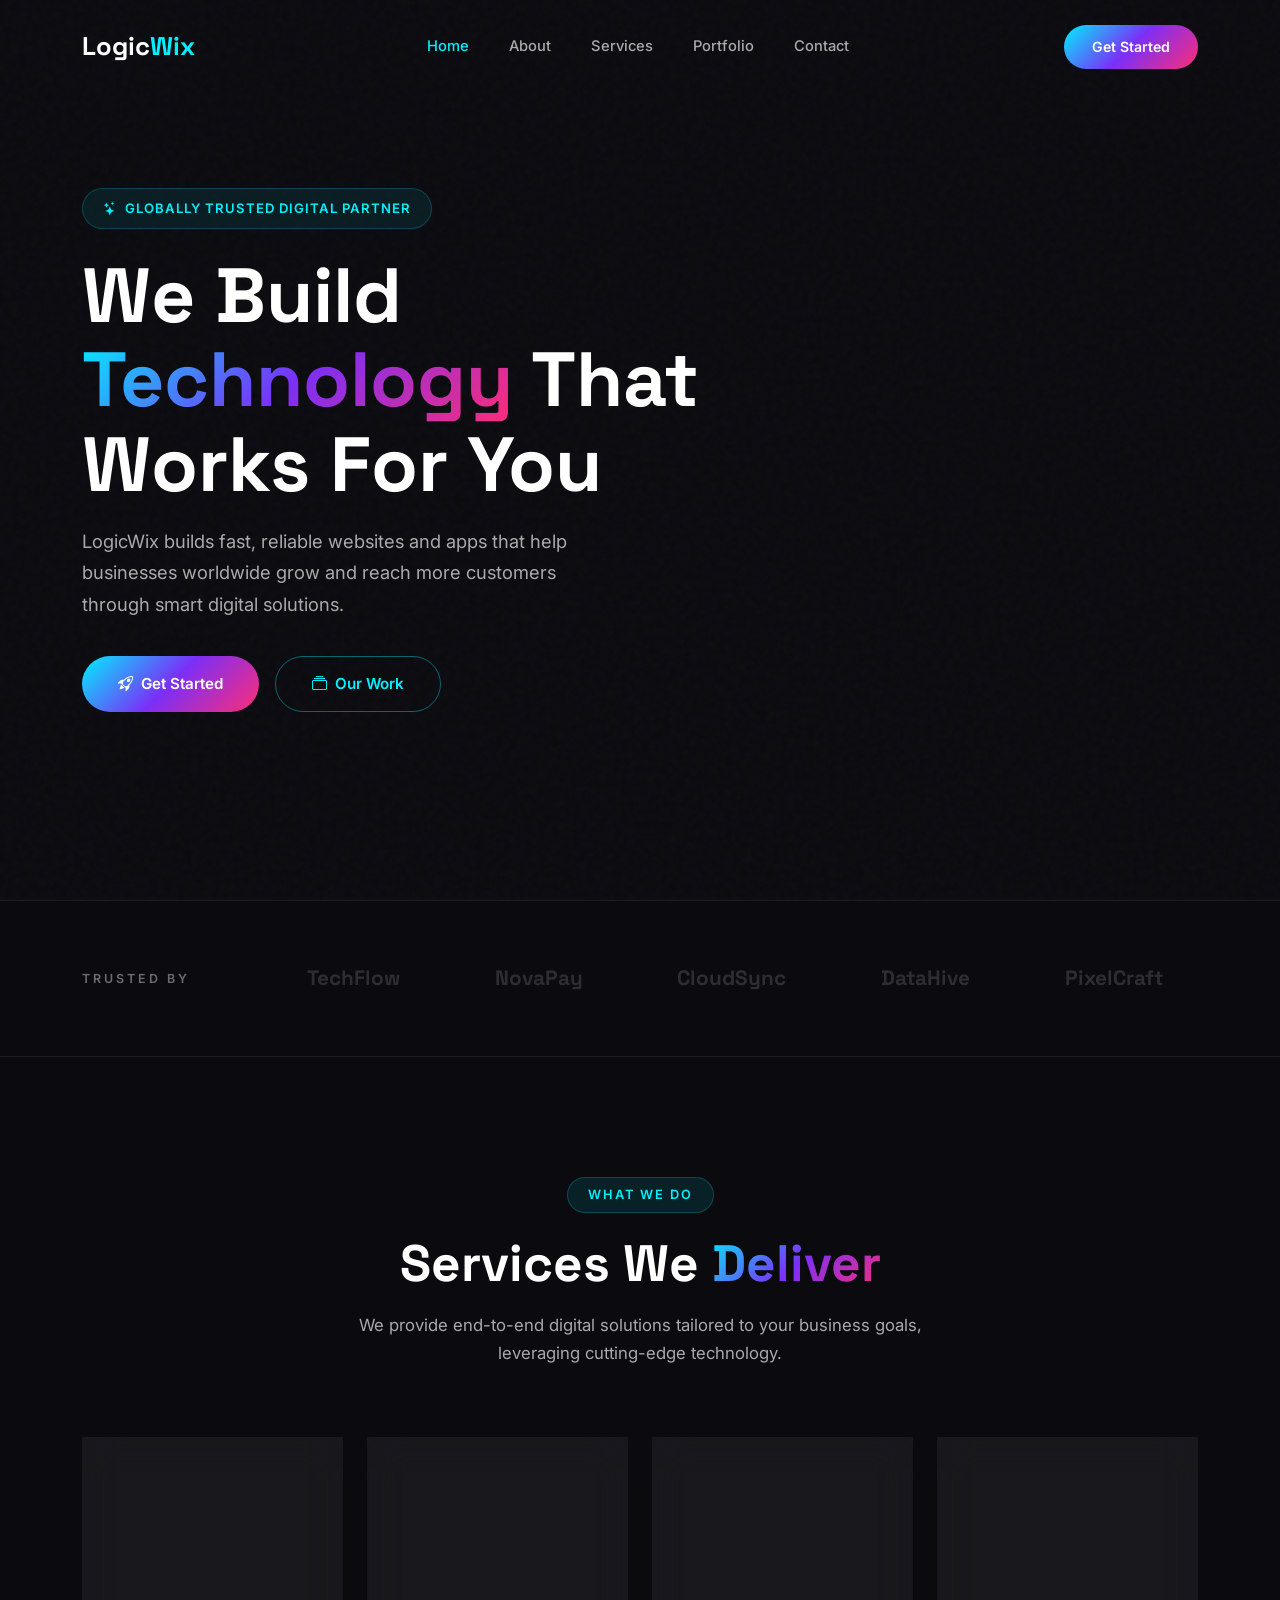
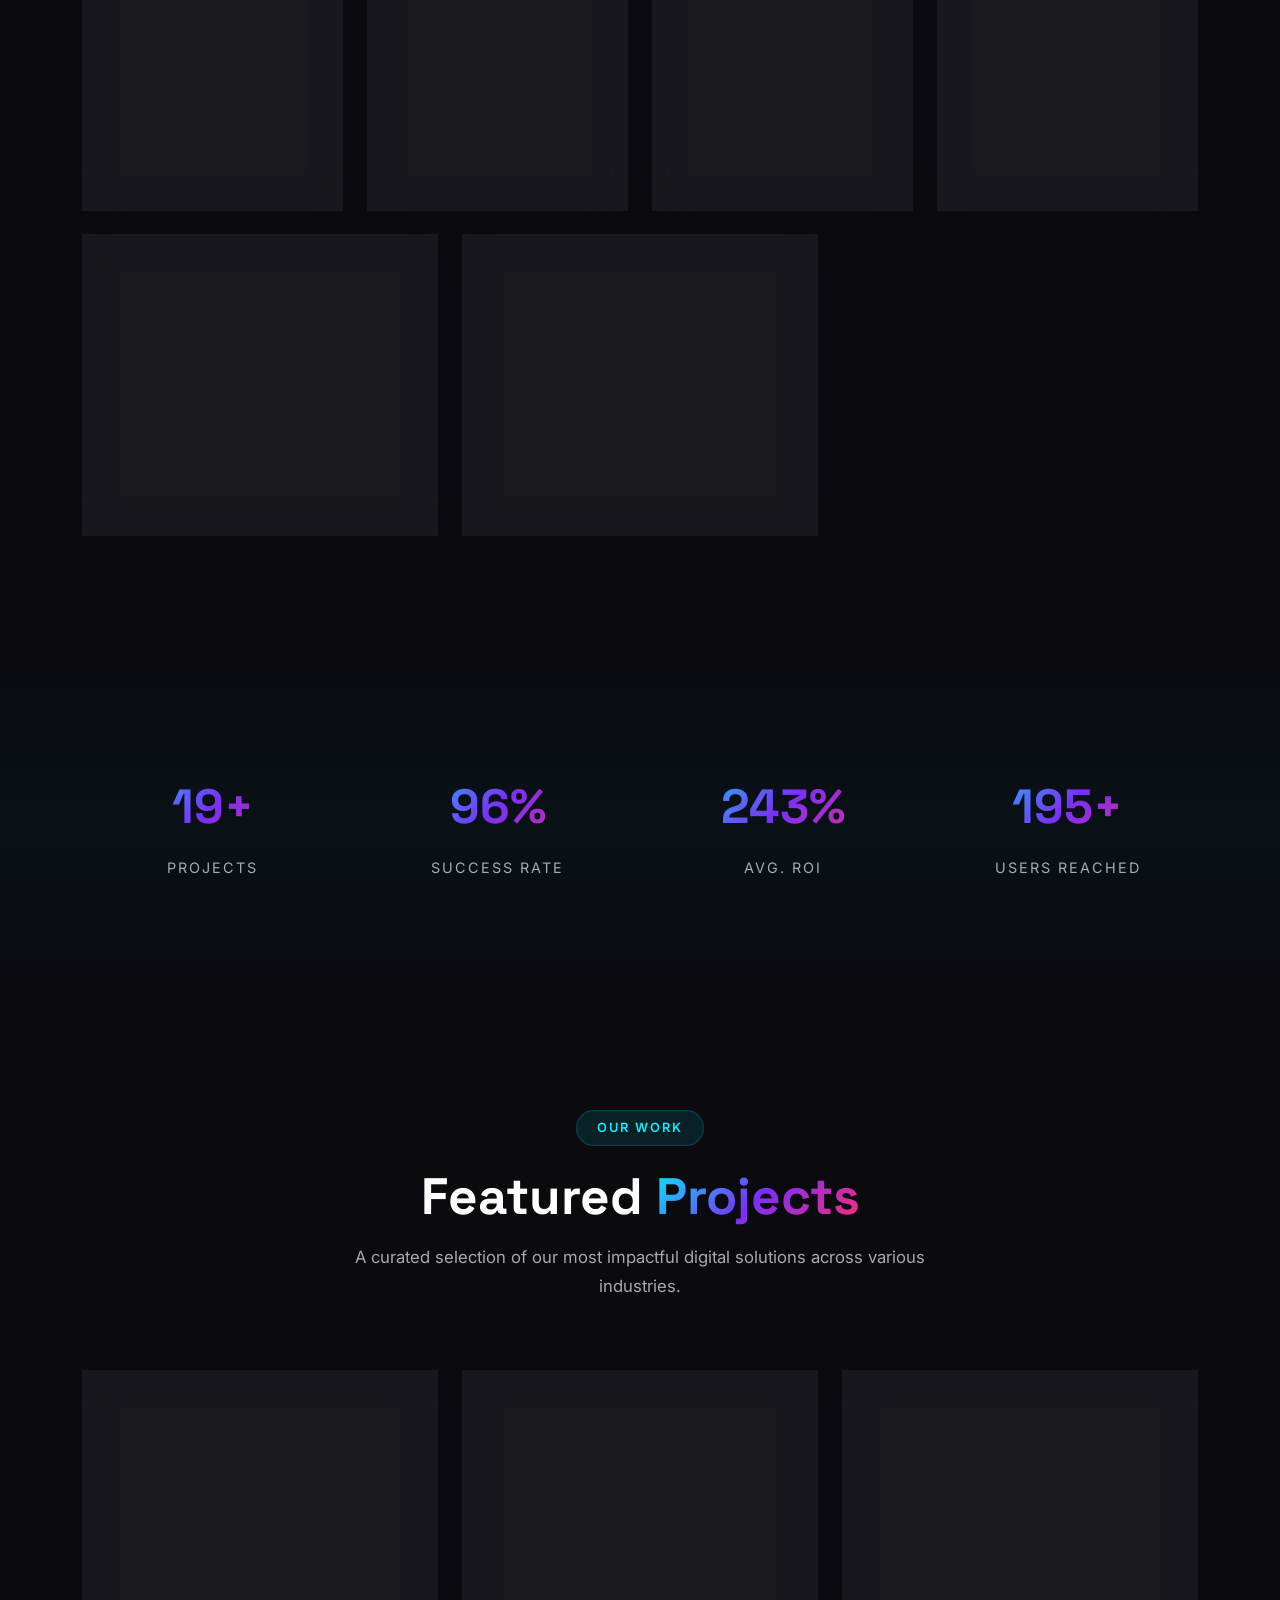
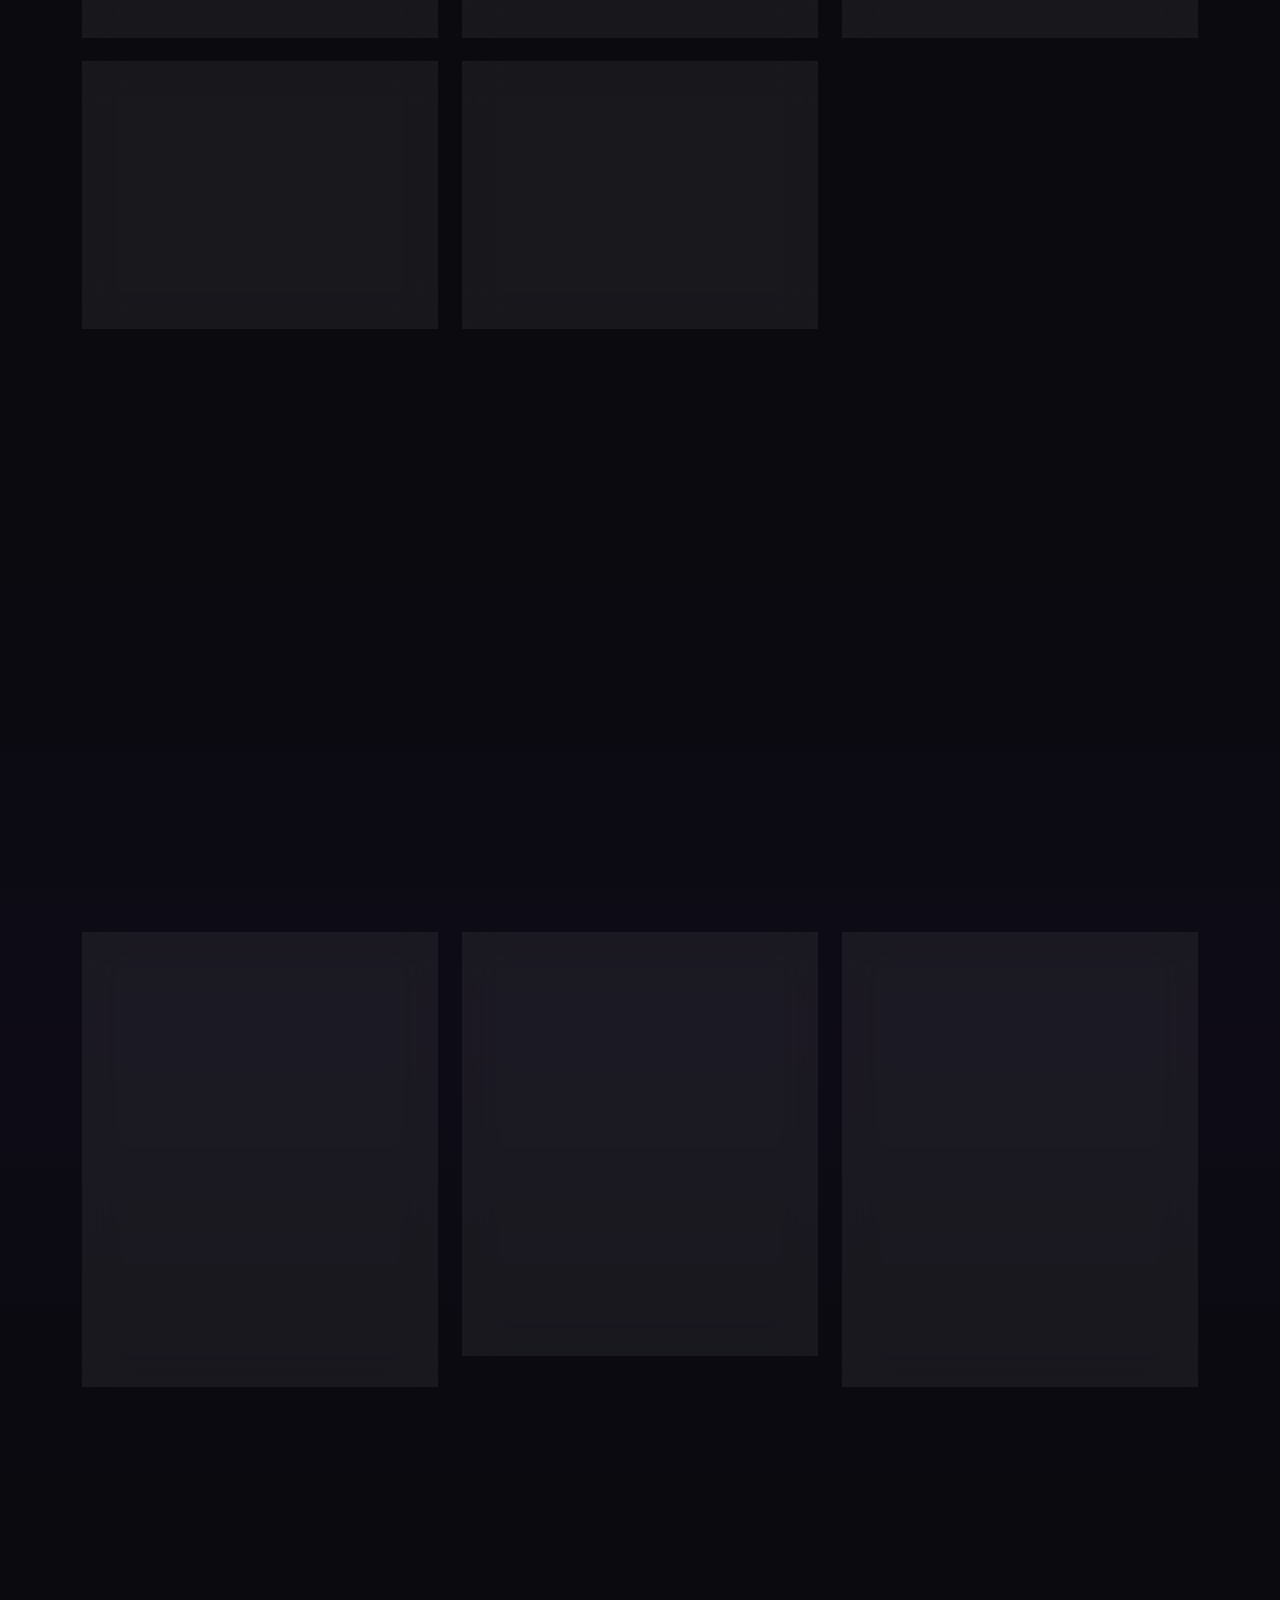
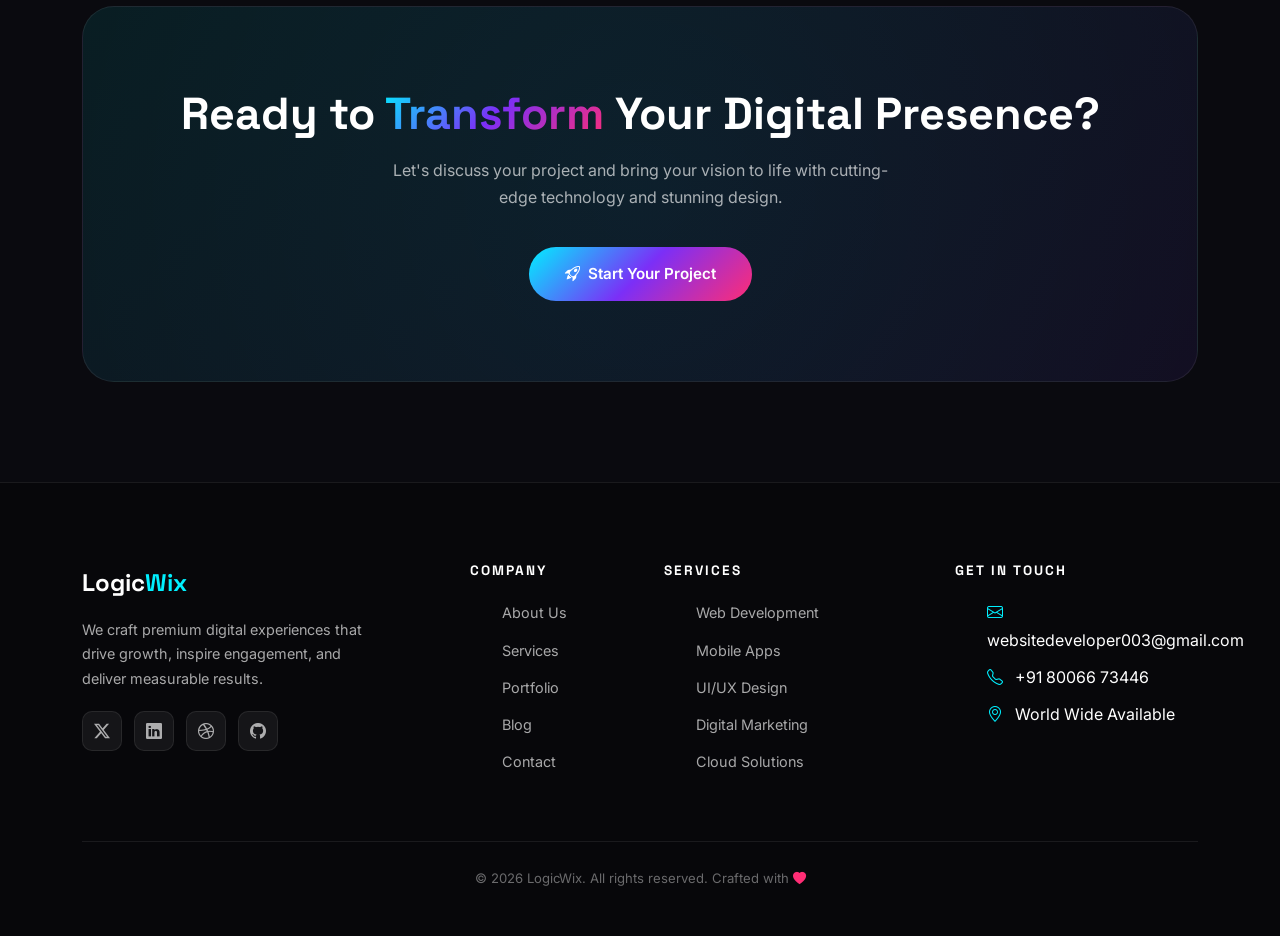
==== index.html @ a59fc3c4 "first commit" ====
<!DOCTYPE html>
<html lang="en">

<head>
  <meta charset="UTF-8">
  <meta name="viewport" content="width=device-width, initial-scale=1.0">
  <title>LogicWix — Premium Digital Agency | Web, App & Design</title>
  <meta name="description"
    content="LogicWix is a premium freelancing agency delivering stunning websites, mobile apps, UI/UX design, and digital marketing solutions that drive results.">
  <link href="https://cdn.jsdelivr.net/npm/bootstrap@5.3.2/dist/css/bootstrap.min.css" rel="stylesheet">
  <link href="https://cdn.jsdelivr.net/npm/bootstrap-icons@1.11.3/font/bootstrap-icons.min.css" rel="stylesheet">
  <link rel="stylesheet" href="css/style.css">
</head>

<body>

  <!-- Preloader -->
  <div id="preloader">
    <div class="loader"></div>
  </div>

  <!-- Navbar -->
  <nav class="navbar navbar-expand-lg navbar-custom" id="main-navbar">
    <div class="container">
      <a class="navbar-brand" href="index.html">Logic<span>Wix</span></a>
      <button class="navbar-toggler" type="button" data-bs-toggle="collapse" data-bs-target="#navbarNav">
        <span class="navbar-toggler-icon"></span>
      </button>
      <div class="collapse navbar-collapse justify-content-center" id="navbarNav">
        <ul class="navbar-nav gap-1">
          <li class="nav-item"><a class="nav-link" href="index.html">Home</a></li>
          <li class="nav-item"><a class="nav-link" href="about.html">About</a></li>
          <li class="nav-item"><a class="nav-link" href="services.html">Services</a></li>
          <li class="nav-item"><a class="nav-link" href="portfolio.html">Portfolio</a></li>
          <!-- <li class="nav-item"><a class="nav-link" href="blog.html">Blog</a></li> -->
          <li class="nav-item"><a class="nav-link" href="contact.html">Contact</a></li>
        </ul>
      </div>
      <div class="nav-cta d-none d-lg-block">
        <a href="contact.html" class="btn-glow">Get Started</a>
      </div>
    </div>
  </nav>

  <!-- Hero Section -->
  <section class="hero-section" id="hero">
    <canvas id="hero-canvas"></canvas>
    <div class="container hero-content">
      <div class="row align-items-center">
        <div class="col-lg-7">
          <div class="hero-badge reveal-fade"><i class="bi bi-stars"></i> Globally Trusted Digital Partner</div>
          <h1 class="hero-title">We Build <span class="gradient-text">Technology</span> That Works For You</h1>
          <p class="hero-subtitle">LogicWix builds fast, reliable websites and apps that help businesses worldwide grow and
            reach more customers through smart digital solutions.</p>
          <div class="hero-buttons">
            <a href="contact.html" class="btn-glow btn-magnetic"><i class="bi bi-rocket-takeoff"></i> Get Started</a>
            <a href="portfolio.html" class="btn-outline-glow btn-magnetic"><i class="bi bi-collection"></i> Our Work</a>
          </div>
        </div>
      </div>
    </div>
  </section>

  <!-- Trusted By -->
  <section class="trusted-section">
    <div class="container">
      <div class="row align-items-center">
        <div class="col-lg-2 col-md-12 text-center text-lg-start mb-3 mb-lg-0">
          <p class="mb-0">Trusted By</p>
        </div>
        <div class="col-lg-10">
          <div class="d-flex justify-content-around align-items-center flex-wrap gap-4">
            <span class="logo-item">TechFlow</span>
            <span class="logo-item">NovaPay</span>
            <span class="logo-item">CloudSync</span>
            <span class="logo-item">DataHive</span>
            <span class="logo-item">PixelCraft</span>
          </div>
        </div>
      </div>
    </div>
  </section>

  <!-- Services Overview -->
  <section class="section-padding" id="services-overview">
    <div class="container">
      <div class="section-header reveal">
        <span class="badge-label">What We Do</span>
        <h2>Services We <span class="gradient-text">Deliver</span></h2>
        <p>We provide end-to-end digital solutions tailored to your business goals, leveraging cutting-edge technology.
        </p>
      </div>
      <div class="row g-4 stagger-container">
        <div class="col-lg-3 col-md-6 stagger-item">
          <div class="service-card glass-card tilt-card">
            <div class="icon-box"><i class="bi bi-laptop" style="color:#00f0ff"></i></div>
            <h4>Software Development</h4>
            <p>Custom-built software solutions designed to streamline your business operations and solve complex
              challenges.</p>
          </div>
        </div>
        <div class="col-lg-3 col-md-6 stagger-item">
          <div class="service-card glass-card tilt-card">
            <div class="icon-box"><i class="bi bi-code-slash" style="color:#7b2ff7"></i></div>
            <h4>Web Development</h4>
            <p>Fast, responsive, and SEO-friendly websites that turn visitors into customers and help you grow online.
            </p>
          </div>
        </div>
        <div class="col-lg-3 col-md-6 stagger-item">
          <div class="service-card glass-card tilt-card">
            <div class="icon-box"><i class="bi bi-phone" style="color:#ff2d75"></i></div>
            <h4>Mobile Apps</h4>
            <p>Engaging Android and iOS applications that put your business directly into the hands of your customers.
            </p>
          </div>
        </div>
        <div class="col-lg-3 col-md-6 stagger-item">
          <div class="service-card glass-card tilt-card">
            <div class="icon-box"><i class="bi bi-megaphone" style="color:#00f0ff"></i></div>
            <h4>Digital Marketing</h4>
            <p>Targeted marketing strategies, social media management, and SEO to boost your local brand visibility.</p>
          </div>
        </div>
        <div class="col-lg-4 col-md-6 stagger-item">
          <div class="service-card glass-card tilt-card">
            <div class="icon-box"><i class="bi bi-brush" style="color:#7b2ff7"></i></div>
            <h4>Brand Identity</h4>
            <p>Comprehensive branding packages including logo design, style guides, and visual identity systems.</p>
          </div>
        </div>
        <div class="col-lg-4 col-md-6 stagger-item">
          <div class="service-card glass-card tilt-card">
            <div class="icon-box"><i class="bi bi-cloud-arrow-up" style="color:#ff2d75"></i></div>
            <h4>Cloud Solutions</h4>
            <p>Scalable cloud infrastructure, DevOps automation, and deployment pipelines for enterprise applications.
            </p>
          </div>
        </div>
      </div>
    </div>
  </section>

  <!-- Stats -->
  <section class="stats-section">
    <div class="container">
      <div class="row g-4">
        <div class="col-6 col-md-3">
          <div class="stat-item reveal">
            <div class="stat-number gradient-text" data-count="20" data-suffix="+">0</div>
            <div class="stat-label">Projects</div>
          </div>
        </div>
        <div class="col-6 col-md-3">
          <div class="stat-item reveal">
            <div class="stat-number gradient-text" data-count="99" data-suffix="%">0</div>
            <div class="stat-label">Success Rate</div>
          </div>
        </div>
        <div class="col-6 col-md-3">
          <div class="stat-item reveal">
            <div class="stat-number gradient-text" data-count="250" data-suffix="%">0</div>
            <div class="stat-label">Avg. ROI</div>
          </div>
        </div>
        <div class="col-6 col-md-3">
          <div class="stat-item reveal">
            <div class="stat-number gradient-text" data-count="200" data-suffix="+">0</div>
            <div class="stat-label">Users Reached</div>
          </div>
        </div>
      </div>
    </div>
  </section>

  <!-- Featured Portfolio -->
  <section class="section-padding" id="featured-work">
    <div class="container">
      <div class="section-header reveal">
        <span class="badge-label">Our Work</span>
        <h2>Featured <span class="gradient-text">Projects</span></h2>
        <p>A curated selection of our most impactful digital solutions across various industries.</p>
      </div>
      <div class="row g-4 stagger-container">
        <div class="col-lg-4 col-md-6 stagger-item">
          <div class="portfolio-item glass-card">
            <img src="https://shersinghdeveloper.netlify.app/assets/images/portfolio/1.png" alt="Skill Swap">
            <div class="portfolio-overlay">
              <h4>Skill Swap App</h4>
              <span>Mobile App • React Native</span>
            </div>
          </div>
        </div>
        <div class="col-lg-4 col-md-6 stagger-item">
          <div class="portfolio-item glass-card">
            <img src="https://shersinghwebportfolio.netlify.app/assets/images/portfolio/used.png" alt="Used Gizmo">
            <div class="portfolio-overlay">
              <h4>Used Gizmo App</h4>
              <span>Mobile App • Node.js</span>
            </div>
          </div>
        </div>
        <div class="col-lg-4 col-md-6 stagger-item">
          <div class="portfolio-item glass-card">
            <img src="assets/images/project/yuvaan.png" alt="Yuvaan">
            <div class="portfolio-overlay">
              <h4>Yuvaan Waterproofing</h4>
              <span><a href="https://yuvaanwaterproofingsolutions.com/" target="_blank"
                  style="color:white; text-decoration:none;">Visit Website</a></span>
            </div>
          </div>
        </div>
        <div class="col-lg-4 col-md-6 stagger-item">
          <div class="portfolio-item glass-card">
            <img src="assets/images/project/bsrf.png" alt="BSRF Solar">
            <div class="portfolio-overlay">
              <h4>BSRF Solar Service</h4>
              <span><a href="https://www.bsrfsolar.com/" target="_blank"
                  style="color:white; text-decoration:none;">Visit Website</a></span>
            </div>
          </div>
        </div>
        <div class="col-lg-4 col-md-6 stagger-item">
          <div class="portfolio-item glass-card">
            <img src="assets/images/project/logicalpha.png" alt="LogicAlpha">
            <div class="portfolio-overlay">
              <h4>LogicAlpha IT Solutions</h4>
              <span><a href="https://logicalpha.netlify.app/" target="_blank"
                  style="color:white; text-decoration:none;">Visit Website</a></span>
            </div>
          </div>
        </div>
      </div>
      <div class="text-center mt-5 reveal">
        <a href="portfolio.html" class="btn-outline-glow"><i class="bi bi-grid"></i> View All Projects</a>
      </div>
    </div>
  </section>

  <!-- Testimonials -->
  <section class="section-padding" id="testimonials"
    style="background: linear-gradient(180deg, transparent, rgba(123,47,247,0.03), transparent);">
    <div class="container">
      <div class="section-header reveal">
        <span class="badge-label">Testimonials</span>
        <h2>What Our <span class="gradient-text">Clients Say</span></h2>
        <p>Don't just take our word for it — hear from the businesses we've helped transform.</p>
      </div>
      <div class="row g-4 stagger-container">
        <div class="col-lg-4 stagger-item">
          <div class="testimonial-card glass-card tilt-card">
            <div class="quote-icon"><i class="bi bi-quote"></i></div>
            <p>"Logicwix built a fresh, modern website for us. Since we launched, we've had more inquiries and better
              online visibility. I highly recommend their team to any business looking for world-class solutions."</p>
            <div class="testimonial-author">
              <img src="https://yuvaanwaterproofingsolutions.com/images/team/1.png" alt="Vikas Gautam">
              <div>
                <h6>Vikas Gautam</h6>
                <small>Yuvaan Waterproofing</small>
              </div>
            </div>
          </div>
        </div>
        <div class="col-lg-4 stagger-item">
          <div class="testimonial-card glass-card tilt-card">
            <div class="quote-icon"><i class="bi bi-quote"></i></div>
            <p>"Working with Logicwix has been great. They delivered a website that looks amazing and works perfectly on
              phones and desktops. They really went above and beyond for us."</p>
            <div class="testimonial-author">
              <img src="https://www.bsrfsolar.com/assets/img/team/home-3/team1.jpeg" alt="Ravikant Kaushal">
              <div>
                <h6>Ravikant Kaushal</h6>
                <small>BSRF Solar Member</small>
              </div>
            </div>
          </div>
        </div>
        <div class="col-lg-4 stagger-item">
          <div class="testimonial-card glass-card tilt-card">
            <div class="quote-icon"><i class="bi bi-quote"></i></div>
            <p>"The Logicwix team is professional and easy to work with. They built a website tailored precisely to our
              business needs. Everything was on time, and they kept us in the loop the whole way."</p>
            <div class="testimonial-author">
              <img src="https://i.pravatar.cc/100?img=13" alt="Harsh">
              <div>
                <h6>Harsh</h6>
                <small>Business Owner</small>
              </div>
            </div>
          </div>
        </div>
      </div>
    </div>
  </section>

  <!-- CTA Section -->
  <section class="cta-section">
    <div class="container">
      <div class="cta-box reveal-scale">
        <h2>Ready to <span class="gradient-text">Transform</span> Your Digital Presence?</h2>
        <p>Let's discuss your project and bring your vision to life with cutting-edge technology and stunning design.
        </p>
        <a href="contact.html" class="btn-glow btn-magnetic"><i class="bi bi-rocket-takeoff"></i> Start Your Project</a>
      </div>
    </div>
  </section>

  <!-- Footer -->
  <footer class="footer">
    <div class="container">
      <div class="row g-5">
        <div class="col-lg-4 col-md-6">
          <div class="footer-brand">Logic<span>Wix</span></div>
          <p class="footer-desc">We craft premium digital experiences that drive growth, inspire engagement, and deliver
            measurable results.</p>
          <div class="social-links">
            <a href="#"><i class="bi bi-twitter-x"></i></a>
            <a href="https://www.linkedin.com/in/sher-singh-445493386/" target="_blank"><i class="bi bi-linkedin"></i></a>
            <a href="#"><i class="bi bi-dribbble"></i></a>
            <a href="https://github.com/SherSinghDev" target="_blank"><i class="bi bi-github"></i></a>
          </div>
        </div>
        <div class="col-lg-2 col-md-6">
          <h6>Company</h6>
          <ul class="footer-links">
            <li><a href="about.html">About Us</a></li>
            <li><a href="services.html">Services</a></li>
            <li><a href="portfolio.html">Portfolio</a></li>
            <li><a href="blog.html">Blog</a></li>
            <li><a href="contact.html">Contact</a></li>
          </ul>
        </div>
        <div class="col-lg-3 col-md-6">
          <h6>Services</h6>
          <ul class="footer-links">
            <li><a href="services.html">Web Development</a></li>
            <li><a href="services.html">Mobile Apps</a></li>
            <li><a href="services.html">UI/UX Design</a></li>
            <li><a href="services.html">Digital Marketing</a></li>
            <li><a href="services.html">Cloud Solutions</a></li>
          </ul>
        </div>
        <div class="col-lg-3 col-md-6">
          <h6>Get In Touch</h6>
          <ul class="footer-links">
            <li><i class="bi bi-envelope me-2" style="color:var(--primary)"></i> websitedeveloper003@gmail.com</li>
            <li><i class="bi bi-telephone me-2" style="color:var(--primary)"></i> +91 80066 73446</li>
            <li><i class="bi bi-geo-alt me-2" style="color:var(--primary)"></i> World Wide Available</li>
          </ul>
        </div>
      </div>
      <div class="footer-bottom">
        <p>&copy; 2026 LogicWix. All rights reserved. Crafted with <i class="bi bi-heart-fill"
            style="color:var(--accent)"></i></p>
      </div>
    </div>
  </footer>

  <!-- Scripts -->
  <script src="https://cdn.jsdelivr.net/npm/bootstrap@5.3.2/dist/js/bootstrap.bundle.min.js"></script>
  <script src="https://cdnjs.cloudflare.com/ajax/libs/three.js/r128/three.min.js"></script>
  <script src="https://cdnjs.cloudflare.com/ajax/libs/gsap/3.12.2/gsap.min.js"></script>
  <script src="https://cdnjs.cloudflare.com/ajax/libs/gsap/3.12.2/ScrollTrigger.min.js"></script>
  <script src="js/main.js"></script>
</body>

</html>
---- css/style.css ----
/* ===== LogicWix Design System ===== */
@import url('https://fonts.googleapis.com/css2?family=Space+Grotesk:wght@300;400;500;600;700&family=Inter:wght@300;400;500;600;700&display=swap');

:root {
  --primary: #00f0ff;
  --secondary: #7b2ff7;
  --accent: #ff2d75;
  --bg-dark: #0a0a0f;
  --bg-card: rgba(255,255,255,0.04);
  --bg-glass: rgba(255,255,255,0.06);
  --border-glass: rgba(255,255,255,0.08);
  --text-primary: #ffffff;
  --text-secondary: rgba(255,255,255,0.65);
  --text-muted: rgba(255,255,255,0.4);
  --gradient-main: linear-gradient(135deg, #00f0ff, #7b2ff7, #ff2d75);
  --gradient-card: linear-gradient(135deg, rgba(0,240,255,0.08), rgba(123,47,247,0.08));
  --shadow-glow: 0 0 30px rgba(0,240,255,0.15);
  --radius-sm: 8px;
  --radius-md: 16px;
  --radius-lg: 24px;
  --radius-xl: 32px;
  --font-heading: 'Space Grotesk', sans-serif;
  --font-body: 'Inter', sans-serif;
  --transition: all 0.4s cubic-bezier(0.25, 0.46, 0.45, 0.94);
}

*, *::before, *::after { margin:0; padding:0; box-sizing:border-box; }

html { scroll-behavior: smooth; scroll-padding-top: 80px; }

body {
  font-family: var(--font-body);
  background: var(--bg-dark);
  color: var(--text-primary);
  overflow-x: hidden;
  line-height: 1.7;
}

h1,h2,h3,h4,h5,h6 { font-family: var(--font-heading); font-weight: 700; line-height: 1.2; }

a { text-decoration: none; color: inherit; transition: var(--transition); }
img { max-width: 100%; height: auto; }
ul { list-style: none; }

/* ===== Utility Classes ===== */
.gradient-text {
  background: var(--gradient-main);
  -webkit-background-clip: text;
  -webkit-text-fill-color: transparent;
  background-clip: text;
}

.section-padding { padding: 120px 0; }

.section-header { text-align: center; margin-bottom: 70px; }
.section-header .badge-label {
  display: inline-block;
  padding: 6px 20px;
  border-radius: 50px;
  background: rgba(0,240,255,0.1);
  border: 1px solid rgba(0,240,255,0.2);
  color: var(--primary);
  font-size: 0.8rem;
  font-weight: 600;
  letter-spacing: 2px;
  text-transform: uppercase;
  margin-bottom: 20px;
}
.section-header h2 { font-size: clamp(2rem, 4vw, 3.2rem); margin-bottom: 16px; }
.section-header p { color: var(--text-secondary); max-width: 600px; margin: 0 auto; font-size: 1.05rem; }

.glass-card {
  background: var(--bg-glass);
  backdrop-filter: blur(20px);
  -webkit-backdrop-filter: blur(20px);
  border: 1px solid var(--border-glass);
  border-radius: var(--radius-md);
  transition: var(--transition);
}
.glass-card:hover {
  border-color: rgba(0,240,255,0.25);
  box-shadow: var(--shadow-glow);
  transform: translateY(-5px);
}

/* ===== Buttons ===== */
.btn-glow {
  display: inline-flex; align-items: center; gap: 8px;
  padding: 14px 36px;
  background: var(--gradient-main);
  color: #fff; font-weight: 600; font-size: 0.95rem;
  border: none; border-radius: 50px; cursor: pointer;
  position: relative; overflow: hidden;
  transition: var(--transition);
}
.btn-glow::before {
  content: ''; position: absolute; inset: 0;
  background: linear-gradient(135deg, transparent, rgba(255,255,255,0.2), transparent);
  transform: translateX(-100%);
  transition: transform 0.6s;
}
.btn-glow:hover::before { transform: translateX(100%); }
.btn-glow:hover { transform: translateY(-2px); box-shadow: 0 10px 40px rgba(0,240,255,0.3); color:#fff; }

.btn-outline-glow {
  display: inline-flex; align-items: center; gap: 8px;
  padding: 14px 36px;
  background: transparent;
  border: 1px solid rgba(0,240,255,0.4);
  color: var(--primary); font-weight: 600; font-size: 0.95rem;
  border-radius: 50px; cursor: pointer;
  transition: var(--transition);
}
.btn-outline-glow:hover {
  background: rgba(0,240,255,0.1);
  border-color: var(--primary);
  color: var(--primary);
  box-shadow: 0 0 25px rgba(0,240,255,0.15);
}

/* ===== Preloader ===== */
#preloader {
  position: fixed; inset: 0; z-index: 99999;
  background: var(--bg-dark);
  display: flex; align-items: center; justify-content: center;
  transition: opacity 0.5s, visibility 0.5s;
}
#preloader.hidden { opacity: 0; visibility: hidden; }
.loader {
  width: 50px; height: 50px;
  border: 3px solid rgba(0,240,255,0.15);
  border-top-color: var(--primary);
  border-radius: 50%;
  animation: spin 0.8s linear infinite;
}
@keyframes spin { to { transform: rotate(360deg); } }

/* ===== Navbar ===== */
.navbar-custom {
  position: fixed; top: 0; left: 0; right: 0; z-index: 1000;
  padding: 20px 0;
  transition: var(--transition);
  background: transparent;
}
.navbar-custom.scrolled {
  background: rgba(10,10,15,0.85);
  backdrop-filter: blur(20px);
  -webkit-backdrop-filter: blur(20px);
  padding: 12px 0;
  border-bottom: 1px solid var(--border-glass);
}
.navbar-custom .navbar-brand {
  font-family: var(--font-heading);
  font-size: 1.6rem; font-weight: 700;
  color: var(--text-primary) !important;
}
.navbar-custom .navbar-brand span { color: var(--primary); }
.navbar-custom .nav-link {
  color: var(--text-secondary) !important;
  font-weight: 500; font-size: 0.92rem;
  padding: 8px 18px !important;
  border-radius: 8px;
  transition: var(--transition);
}
.navbar-custom .nav-link:hover,
.navbar-custom .nav-link.active { color: var(--primary) !important; }
.navbar-custom .navbar-toggler {
  border: 1px solid rgba(0,240,255,0.3);
  padding: 6px 10px;
}
.navbar-custom .navbar-toggler-icon {
  background-image: url("data:image/svg+xml,%3csvg xmlns='http://www.w3.org/2000/svg' viewBox='0 0 30 30'%3e%3cpath stroke='rgba(0,240,255,0.8)' stroke-linecap='round' stroke-width='2' d='M4 7h22M4 15h22M4 23h22'/%3e%3c/svg%3e");
}
.nav-cta .btn-glow { padding: 10px 28px; font-size: 0.88rem; }

/* ===== Hero Section ===== */
.hero-section {
  position: relative;
  height: 100vh;
  width: 100%;
  display: flex; align-items: center;
  overflow: hidden;
  background: var(--bg-dark);
}
.hero-section::after {
  content: '';
  position: absolute;
  inset: 0;
  background-image: url("data:image/svg+xml,%3Csvg viewBox='0 0 200 200' xmlns='http://www.w3.org/2000/svg'%3E%3Cfilter id='noiseFilter'%3E%3CfeTurbulence type='fractalNoise' baseFrequency='0.65' numOctaves='3' stitchTiles='stitch'/%3E%3C/filter%3E%3Crect width='100%25' height='100%25' filter='url(%23noiseFilter)'/%3E%3C/svg%3E");
  opacity: 0.03;
  pointer-events: none;
  z-index: 1;
}
#hero-canvas {
  position: absolute;
  top: 0;
  left: 0;
  width: 100% !important;
  height: 100% !important;
  z-index: 0;
  display: block;
}
.hero-content { position: relative; z-index: 2; }
.hero-badge {
  display: inline-flex; align-items: center; gap: 8px;
  padding: 8px 20px; border-radius: 50px;
  background: rgba(0,240,255,0.08);
  border: 1px solid rgba(0,240,255,0.2);
  color: var(--primary); font-size: 0.82rem; font-weight: 600;
  letter-spacing: 1px; text-transform: uppercase;
  margin-bottom: 24px;
  animation: float 3s ease-in-out infinite;
}
.hero-title {
  font-size: clamp(2.5rem, 6vw, 5rem);
  font-weight: 700; margin-bottom: 20px;
  line-height: 1.1;
}
.hero-subtitle {
  font-size: 1.15rem;
  color: var(--text-secondary);
  max-width: 540px; margin-bottom: 36px;
}
.hero-buttons { display: flex; gap: 16px; flex-wrap: wrap; }

@keyframes float {
  0%, 100% { transform: translateY(0); }
  50% { transform: translateY(-8px); }
}

/* ===== Trusted / Logos ===== */
.trusted-section { padding: 60px 0; border-top: 1px solid var(--border-glass); border-bottom: 1px solid var(--border-glass); }
.trusted-section p { color: var(--text-muted); text-transform: uppercase; letter-spacing: 3px; font-size: 0.78rem; font-weight: 600; }
.logo-item {
  font-family: var(--font-heading);
  font-size: 1.3rem; font-weight: 700;
  color: rgba(255,255,255,0.15);
  transition: var(--transition);
}
.logo-item:hover { color: rgba(255,255,255,0.5); }

/* ===== Service Cards ===== */
.service-card {
  padding: 40px 30px;
  text-align: center;
  height: 100%;
}
.service-card .icon-box {
  width: 70px; height: 70px;
  border-radius: var(--radius-md);
  display: flex; align-items: center; justify-content: center;
  margin: 0 auto 24px;
  font-size: 1.6rem;
  background: var(--gradient-card);
  border: 1px solid var(--border-glass);
  transition: var(--transition);
}
.service-card:hover .icon-box {
  box-shadow: 0 0 25px rgba(0,240,255,0.2);
  border-color: rgba(0,240,255,0.3);
}
.service-card h4 { font-size: 1.15rem; margin-bottom: 12px; }
.service-card p { color: var(--text-secondary); font-size: 0.92rem; }

/* ===== Stats Counter ===== */
.stats-section {
  padding: 80px 0;
  background: linear-gradient(180deg, transparent, rgba(0,240,255,0.03), transparent);
}
.stat-item { text-align: center; padding: 30px 20px; }
.stat-number {
  font-family: var(--font-heading);
  font-size: 3rem; font-weight: 700;
  margin-bottom: 8px;
}
.stat-label { color: var(--text-secondary); font-size: 0.9rem; text-transform: uppercase; letter-spacing: 2px; }

/* ===== Portfolio Grid ===== */
.portfolio-item {
  position: relative;
  border-radius: var(--radius-md);
  overflow: hidden;
  cursor: pointer;
  aspect-ratio: 4/3;
}
.portfolio-item img {
  width: 100%; height: 100%;
  object-fit: cover;
  transition: transform 0.6s;
}
.portfolio-item:hover img { transform: scale(1.08); }
.portfolio-overlay {
  position: absolute; inset: 0;
  background: linear-gradient(to top, rgba(10,10,15,0.95) 0%, transparent 60%);
  display: flex; flex-direction: column;
  justify-content: flex-end;
  padding: 30px;
  opacity: 0;
  transition: var(--transition);
}
.portfolio-item:hover .portfolio-overlay { opacity: 1; }
.portfolio-overlay h4 { font-size: 1.1rem; margin-bottom: 6px; }
.portfolio-overlay span { color: var(--primary); font-size: 0.82rem; font-weight: 500; }

/* ===== Testimonials ===== */
.testimonial-card {
  padding: 40px;
  position: relative;
}
.testimonial-card .quote-icon {
  font-size: 2.5rem;
  color: rgba(0,240,255,0.15);
  margin-bottom: 20px;
}
.testimonial-card p {
  font-size: 1.05rem;
  color: var(--text-secondary);
  margin-bottom: 24px;
  font-style: italic;
  line-height: 1.8;
}
.testimonial-author { display: flex; align-items: center; gap: 14px; }
.testimonial-author img {
  width: 48px; height: 48px;
  border-radius: 50%;
  border: 2px solid rgba(0,240,255,0.3);
}
.testimonial-author h6 { font-size: 0.95rem; margin-bottom: 2px; }
.testimonial-author small { color: var(--text-muted); font-size: 0.8rem; }

/* ===== CTA Section ===== */
.cta-section {
  padding: 100px 0;
  text-align: center;
  position: relative;
}
.cta-box {
  padding: 80px 60px;
  border-radius: var(--radius-xl);
  background: var(--gradient-card);
  border: 1px solid var(--border-glass);
  position: relative; overflow: hidden;
}
.cta-box::before {
  content: '';
  position: absolute; top: -50%; left: -50%;
  width: 200%; height: 200%;
  background: radial-gradient(circle, rgba(0,240,255,0.05) 0%, transparent 60%);
  animation: rotate 15s linear infinite;
}
@keyframes rotate { to { transform: rotate(360deg); } }
.cta-box h2 { font-size: clamp(1.8rem, 3.5vw, 2.8rem); margin-bottom: 16px; position: relative; }
.cta-box p { color: var(--text-secondary); margin-bottom: 36px; max-width: 500px; margin-left: auto; margin-right: auto; position: relative; }
.cta-box .btn-glow { position: relative; }

/* ===== Footer ===== */
.footer {
  padding: 80px 0 30px;
  border-top: 1px solid var(--border-glass);
  background: rgba(0,0,0,0.3);
}
.footer-brand { font-family: var(--font-heading); font-size: 1.5rem; font-weight: 700; margin-bottom: 14px; }
.footer-brand span { color: var(--primary); }
.footer-desc { color: var(--text-secondary); font-size: 0.9rem; max-width: 300px; margin-bottom: 20px; }
.footer h6 {
  font-size: 0.85rem; text-transform: uppercase;
  letter-spacing: 2px; color: var(--text-primary);
  margin-bottom: 20px;
}
.footer-links li { margin-bottom: 10px; }
.footer-links a { color: var(--text-secondary); font-size: 0.9rem; }
.footer-links a:hover { color: var(--primary); padding-left: 5px; }
.social-links { display: flex; gap: 12px; }
.social-links a {
  width: 40px; height: 40px;
  border-radius: 10px;
  background: var(--bg-glass);
  border: 1px solid var(--border-glass);
  display: flex; align-items: center; justify-content: center;
  color: var(--text-secondary);
  transition: var(--transition);
}
.social-links a:hover {
  background: rgba(0,240,255,0.1);
  border-color: rgba(0,240,255,0.3);
  color: var(--primary);
}
.footer-bottom {
  margin-top: 50px;
  padding-top: 25px;
  border-top: 1px solid var(--border-glass);
  text-align: center;
  color: var(--text-muted);
  font-size: 0.82rem;
}

/* ===== Page Hero (Inner Pages) ===== */
.page-hero {
  padding: 180px 0 100px;
  text-align: center;
  position: relative;
  overflow: hidden;
}
.page-hero::before {
  content: '';
  position: absolute; top: 0; left: 50%; transform: translateX(-50%);
  width: 600px; height: 600px;
  background: radial-gradient(circle, rgba(123,47,247,0.12) 0%, transparent 70%);
  border-radius: 50%;
  pointer-events: none;
}
.page-hero h1 { font-size: clamp(2.2rem, 5vw, 3.5rem); margin-bottom: 16px; position: relative; }
.page-hero p { color: var(--text-secondary); font-size: 1.1rem; max-width: 550px; margin: 0 auto; position: relative; }
.breadcrumb-custom { display: flex; justify-content: center; margin-top: 20px; position: relative; padding-left: 30px; }
.breadcrumb-custom .breadcrumb-item a { color: var(--primary); }
.breadcrumb-custom .breadcrumb-item.active { color: var(--text-muted); }
.breadcrumb-custom .breadcrumb-item+.breadcrumb-item::before { color: var(--text-muted); }

/* ===== Scroll Animations ===== */
.reveal { opacity: 0; transform: translateY(40px); transition: all 0.8s cubic-bezier(0.25, 0.46, 0.45, 0.94); }
.reveal.active { opacity: 1; transform: translateY(0); }
.reveal-left { opacity: 0; transform: translateX(-40px); transition: all 0.8s cubic-bezier(0.25, 0.46, 0.45, 0.94); }
.reveal-left.active { opacity: 1; transform: translateX(0); }
.reveal-right { opacity: 0; transform: translateX(40px); transition: all 0.8s cubic-bezier(0.25, 0.46, 0.45, 0.94); }
.reveal-right.active { opacity: 1; transform: translateX(0); }
.reveal-scale { opacity: 0; transform: scale(0.9); transition: all 0.8s cubic-bezier(0.25, 0.46, 0.45, 0.94); }
.reveal-scale.active { opacity: 1; transform: scale(1); }

/* ===== Responsive Refinements ===== */
@media (max-width: 1199px) {
  .hero-title { font-size: clamp(2.5rem, 5vw, 4rem); }
}

@media (max-width: 991px) {
  .section-padding { padding: 80px 0; }
  
  .navbar-custom { padding: 15px 0; background: rgba(10,10,15,0.9); }
  .navbar-custom .navbar-collapse {
    background: #0a0a0f;
    border: 1px solid var(--border-glass);
    border-radius: var(--radius-md);
    padding: 25px;
    margin-top: 15px;
    box-shadow: 0 10px 30px rgba(0,0,0,0.5);
  }
  .navbar-custom .nav-link { padding: 12px 0 !important; border-bottom: 1px solid rgba(255,255,255,0.05); }
  .navbar-custom .nav-link:last-child { border-bottom: none; }
  .nav-cta { margin-top: 20px; width: 100%; }
  .nav-cta .btn-glow { width: 100%; justify-content: center; }

  .hero-section { height: auto; min-height: 100vh; padding: 140px 0 80px; }
  .hero-title { font-size: 2.8rem; line-height: 1.2; }
  
  .cta-box { padding: 60px 40px; }
}

@media (max-width: 767px) {
  .section-header h2 { font-size: 2.2rem; }
  .section-header p { font-size: 0.95rem; }
  
  .stat-item { padding: 20px 10px; }
  .stat-number { font-size: 2.2rem; }
  
  .testimonial-card { padding: 30px; }
  
  .footer { text-align: center; }
  .footer-desc { margin: 0 auto 25px; }
  .social-links { justify-content: center; }
}

@media (max-width: 575px) {
  .section-padding { padding: 60px 0; }
  
  .hero-title { font-size: 2.2rem; }
  .hero-subtitle { font-size: 1rem; margin-bottom: 30px; }
  .hero-buttons { flex-direction: column; width: 100%; }
  .hero-buttons .btn-glow, .hero-buttons .btn-outline-glow { width: 100%; justify-content: center; }
  
  .section-header { margin-bottom: 40px; }
  .section-header h2 { font-size: 1.8rem; }
  
  .page-hero { padding: 140px 0 60px; }
  .page-hero h1 { font-size: 2rem; }
  
  .cta-box { padding: 40px 25px; }
  .cta-box h2 { font-size: 1.6rem; }
  
  .contact-form-card { padding: 30px 20px; }
}
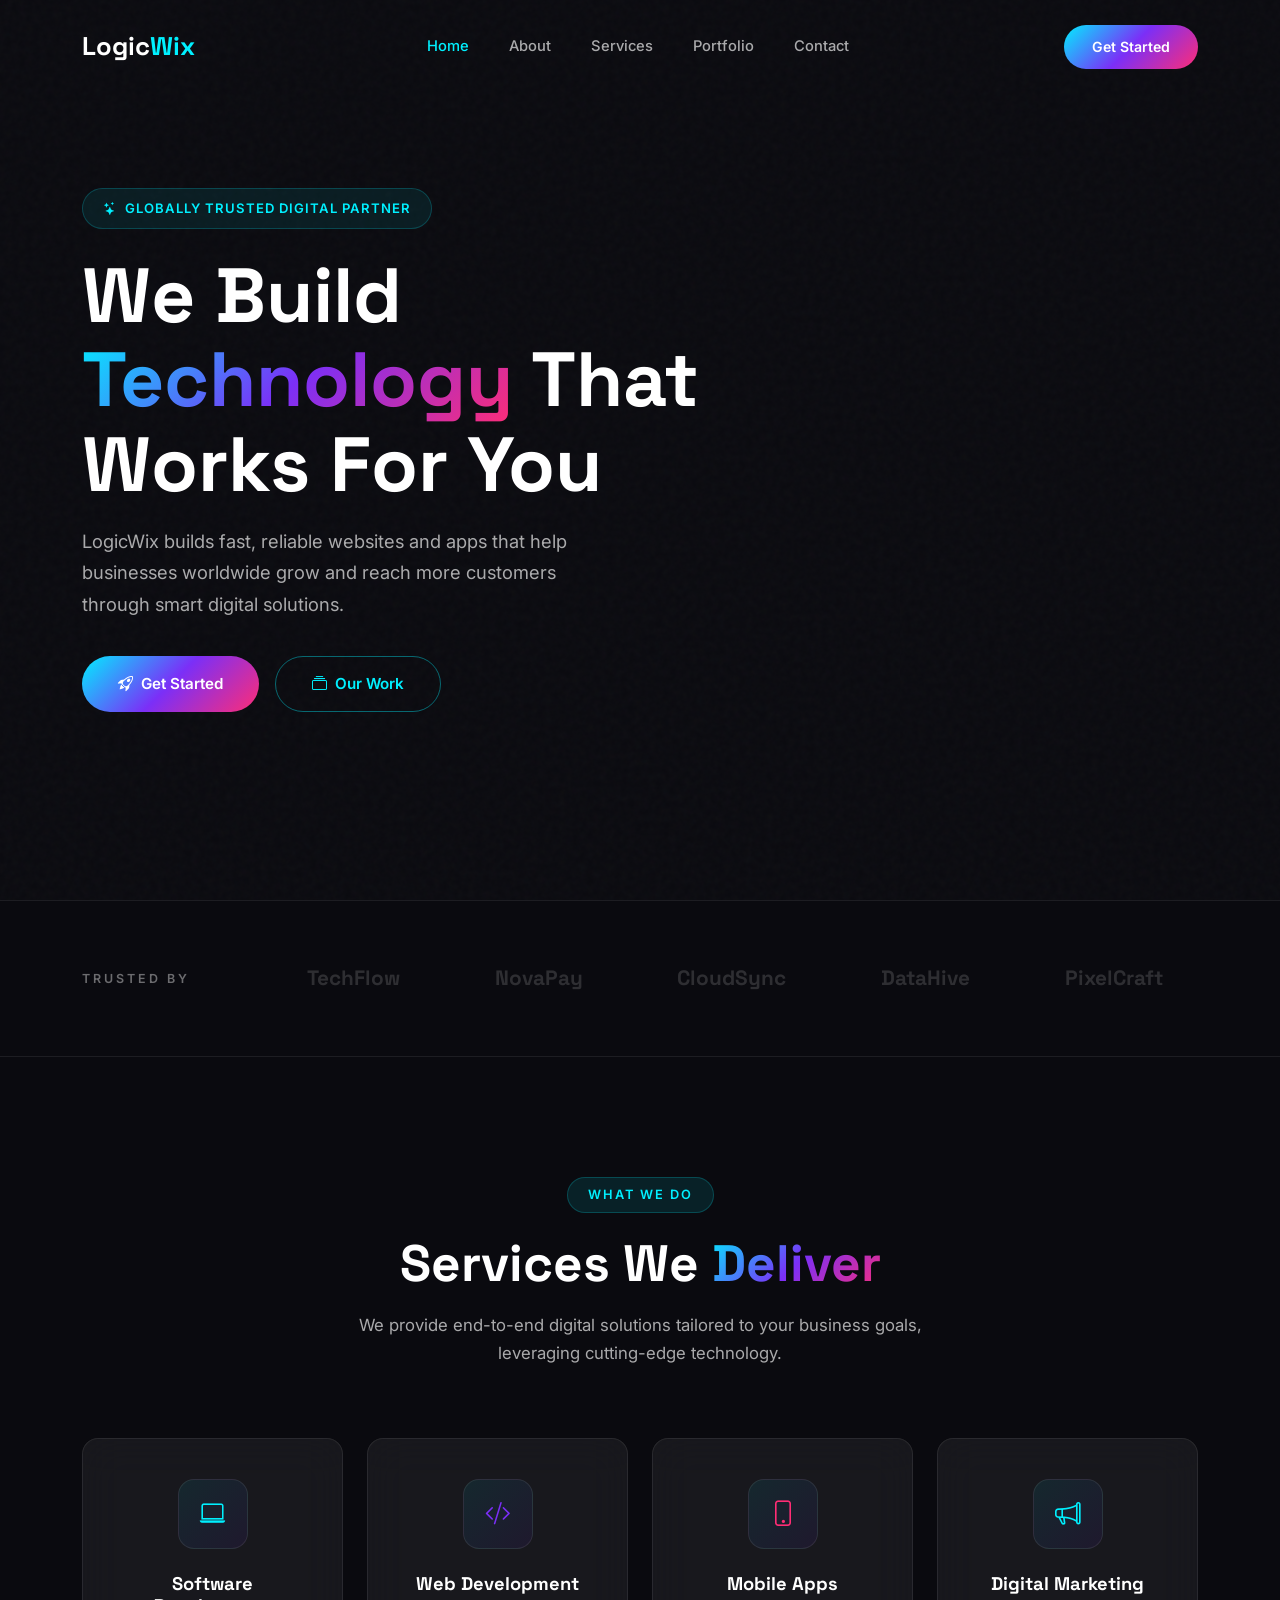
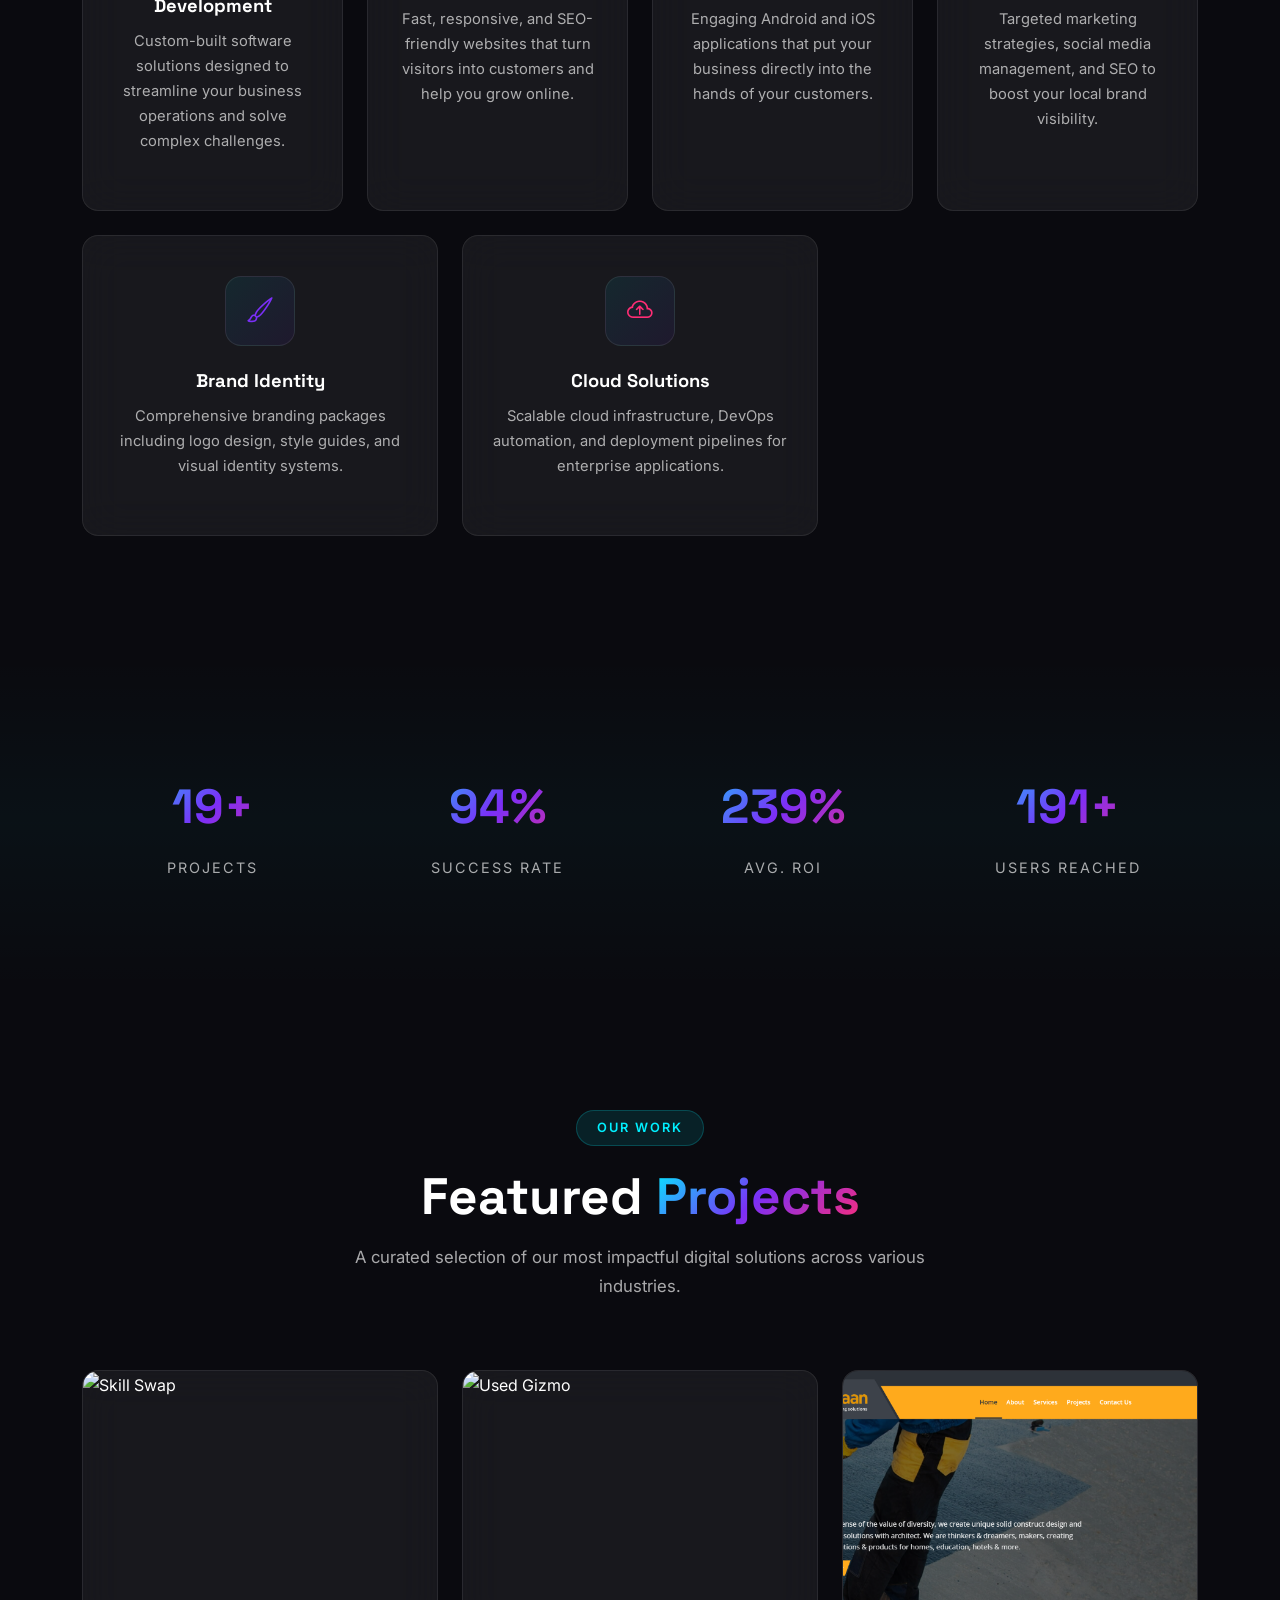
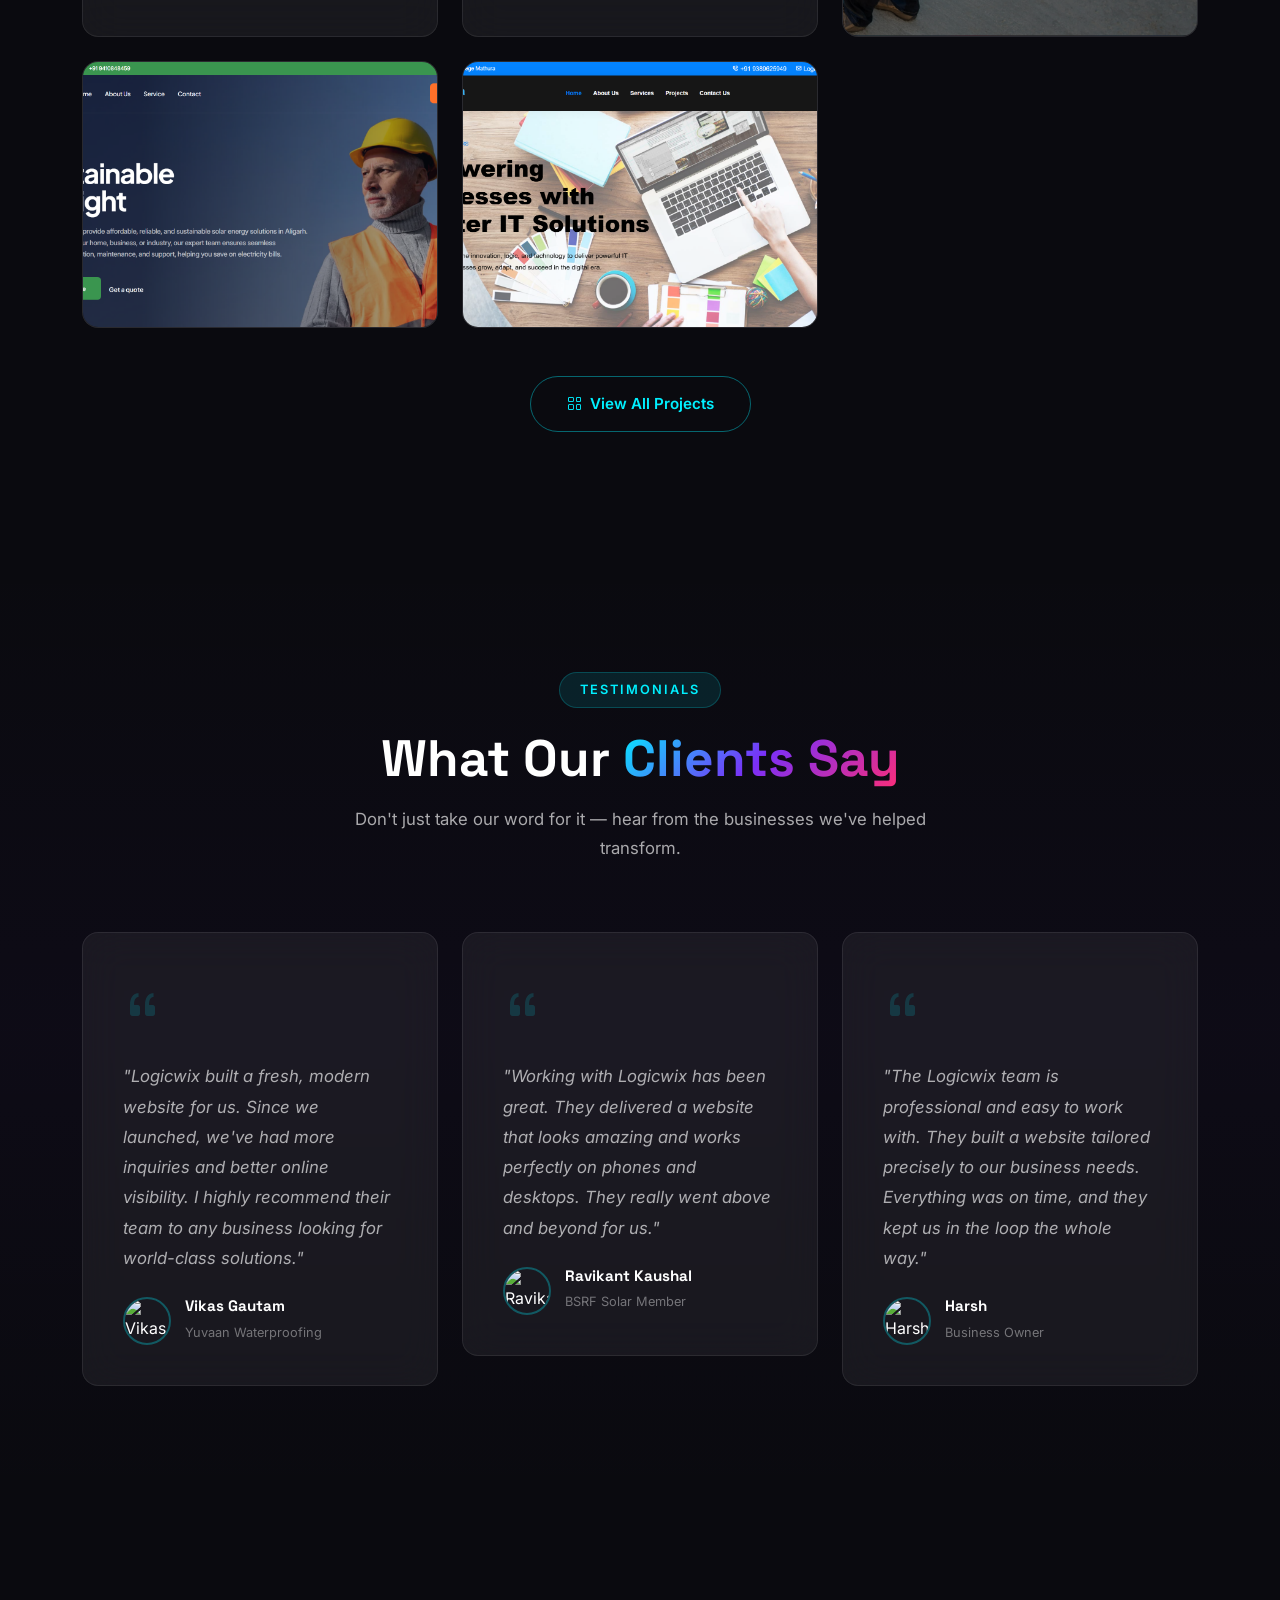
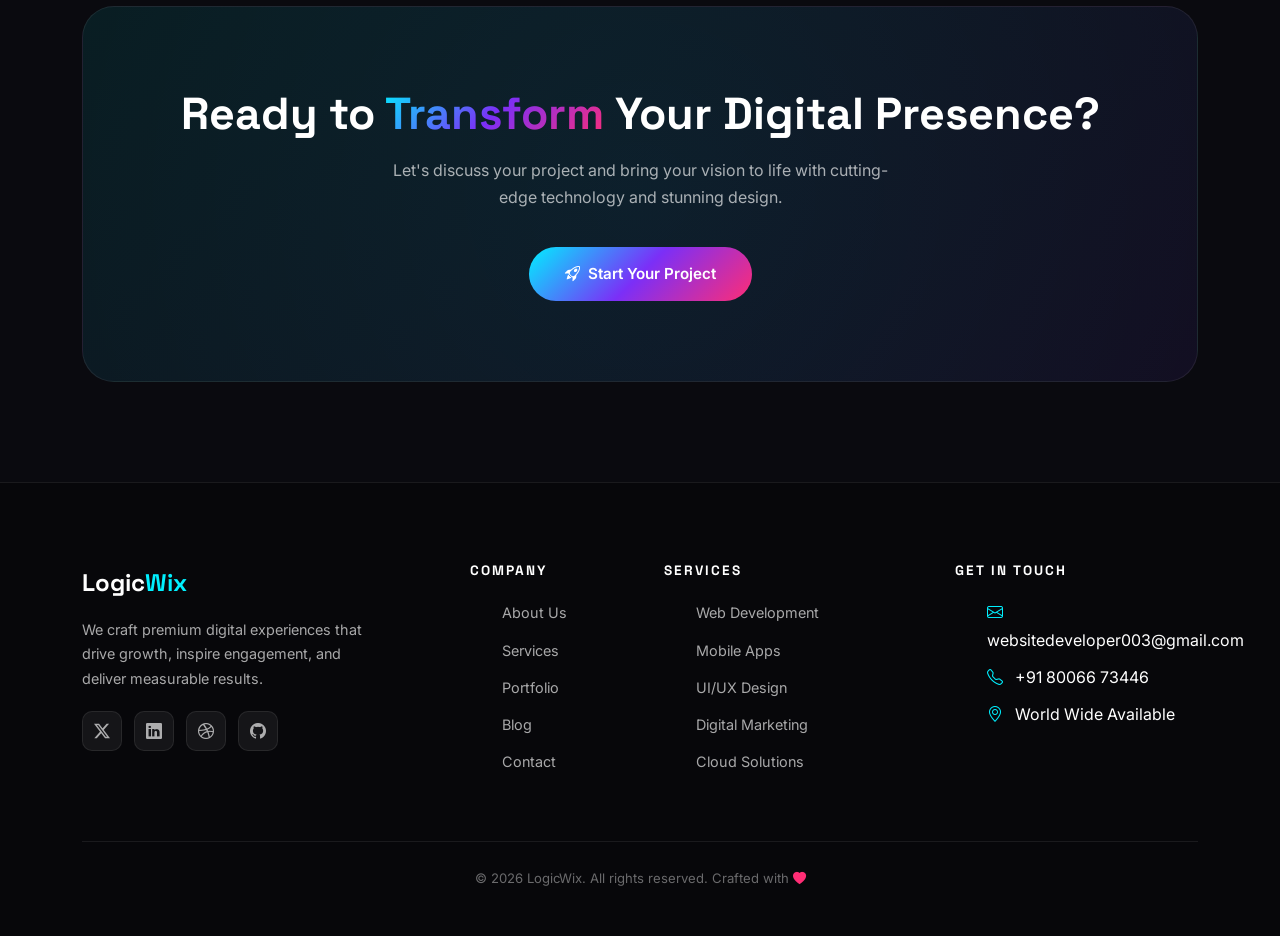
==== commit e0870d48: "added favicon to all pages" ====
--- a/index.html
+++ b/index.html
@@ -7,6 +7,7 @@
   <title>LogicWix — Premium Digital Agency | Web, App & Design</title>
   <meta name="description"
     content="LogicWix is a premium freelancing agency delivering stunning websites, mobile apps, UI/UX design, and digital marketing solutions that drive results.">
+  <link rel="icon" type="image/png" sizes="16x16" href="assets/images/favicons/fav.png">
   <link href="https://cdn.jsdelivr.net/npm/bootstrap@5.3.2/dist/css/bootstrap.min.css" rel="stylesheet">
   <link href="https://cdn.jsdelivr.net/npm/bootstrap-icons@1.11.3/font/bootstrap-icons.min.css" rel="stylesheet">
   <link rel="stylesheet" href="css/style.css">
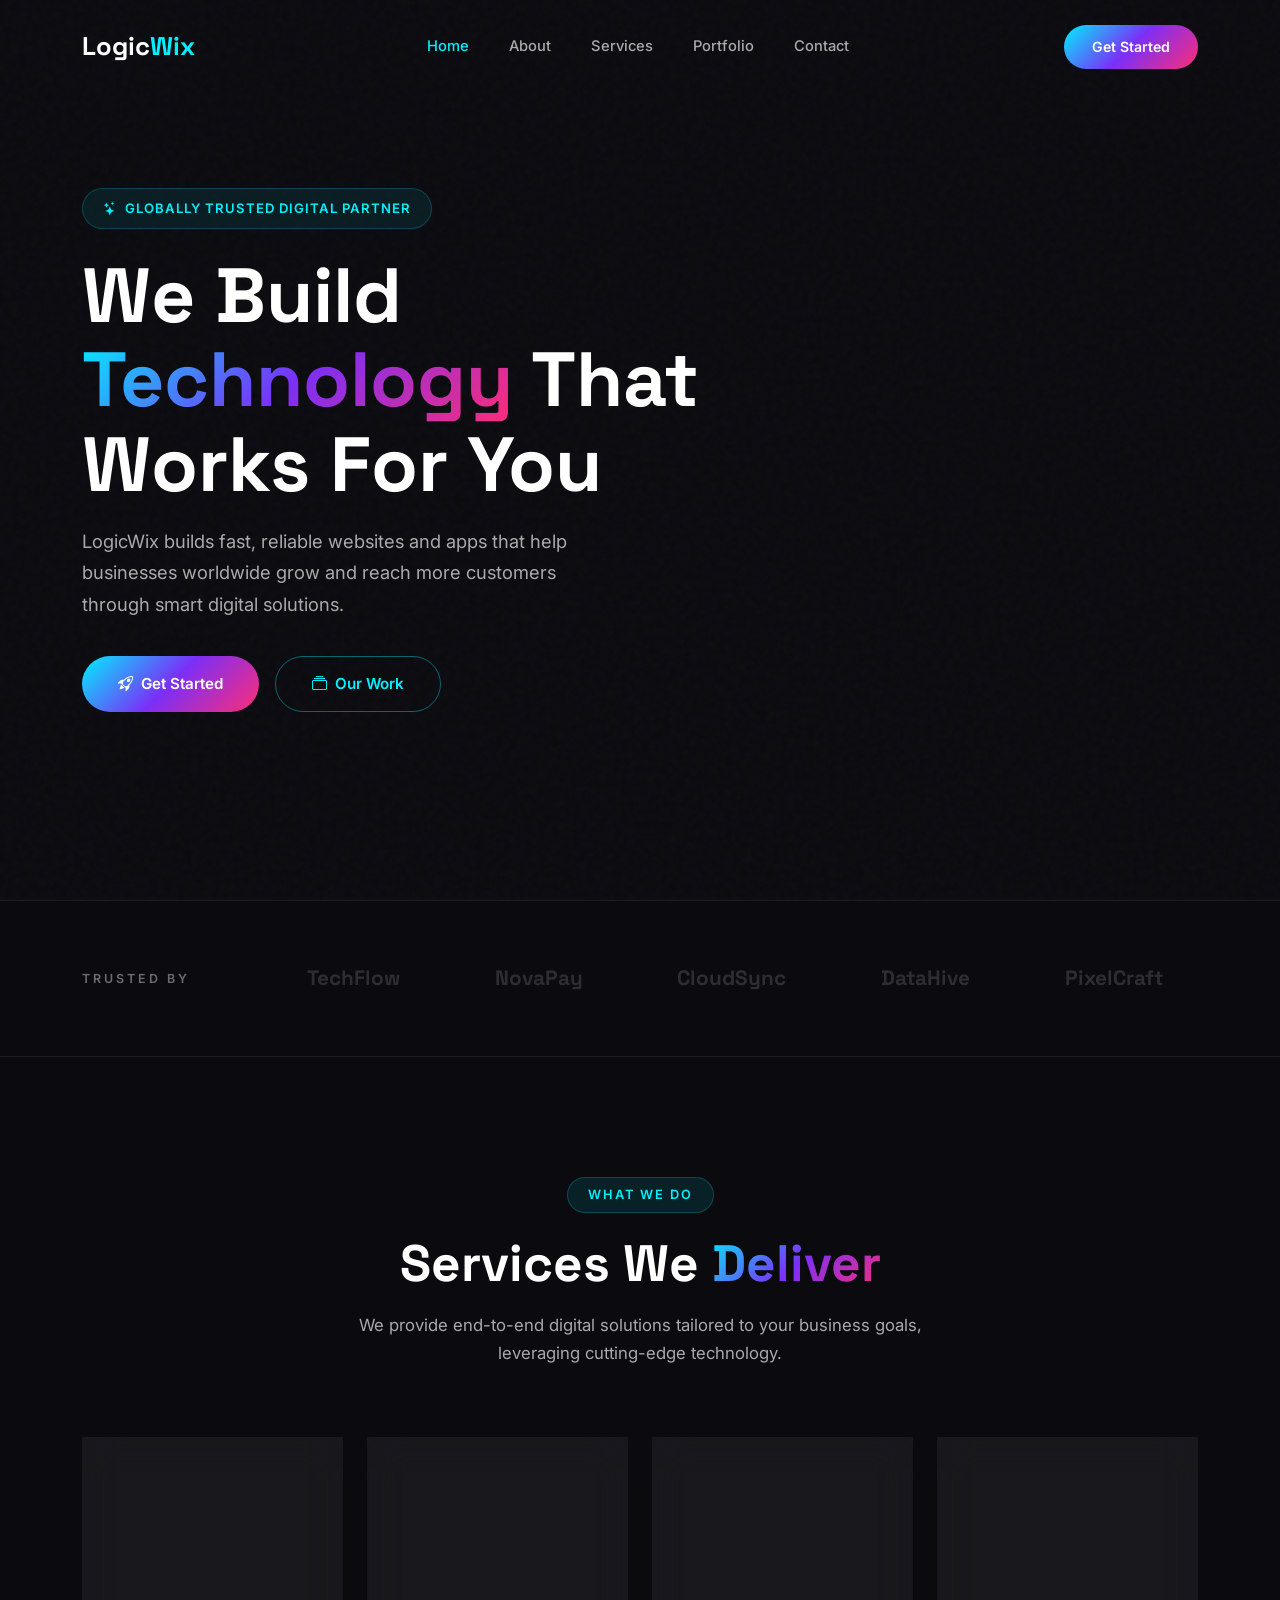
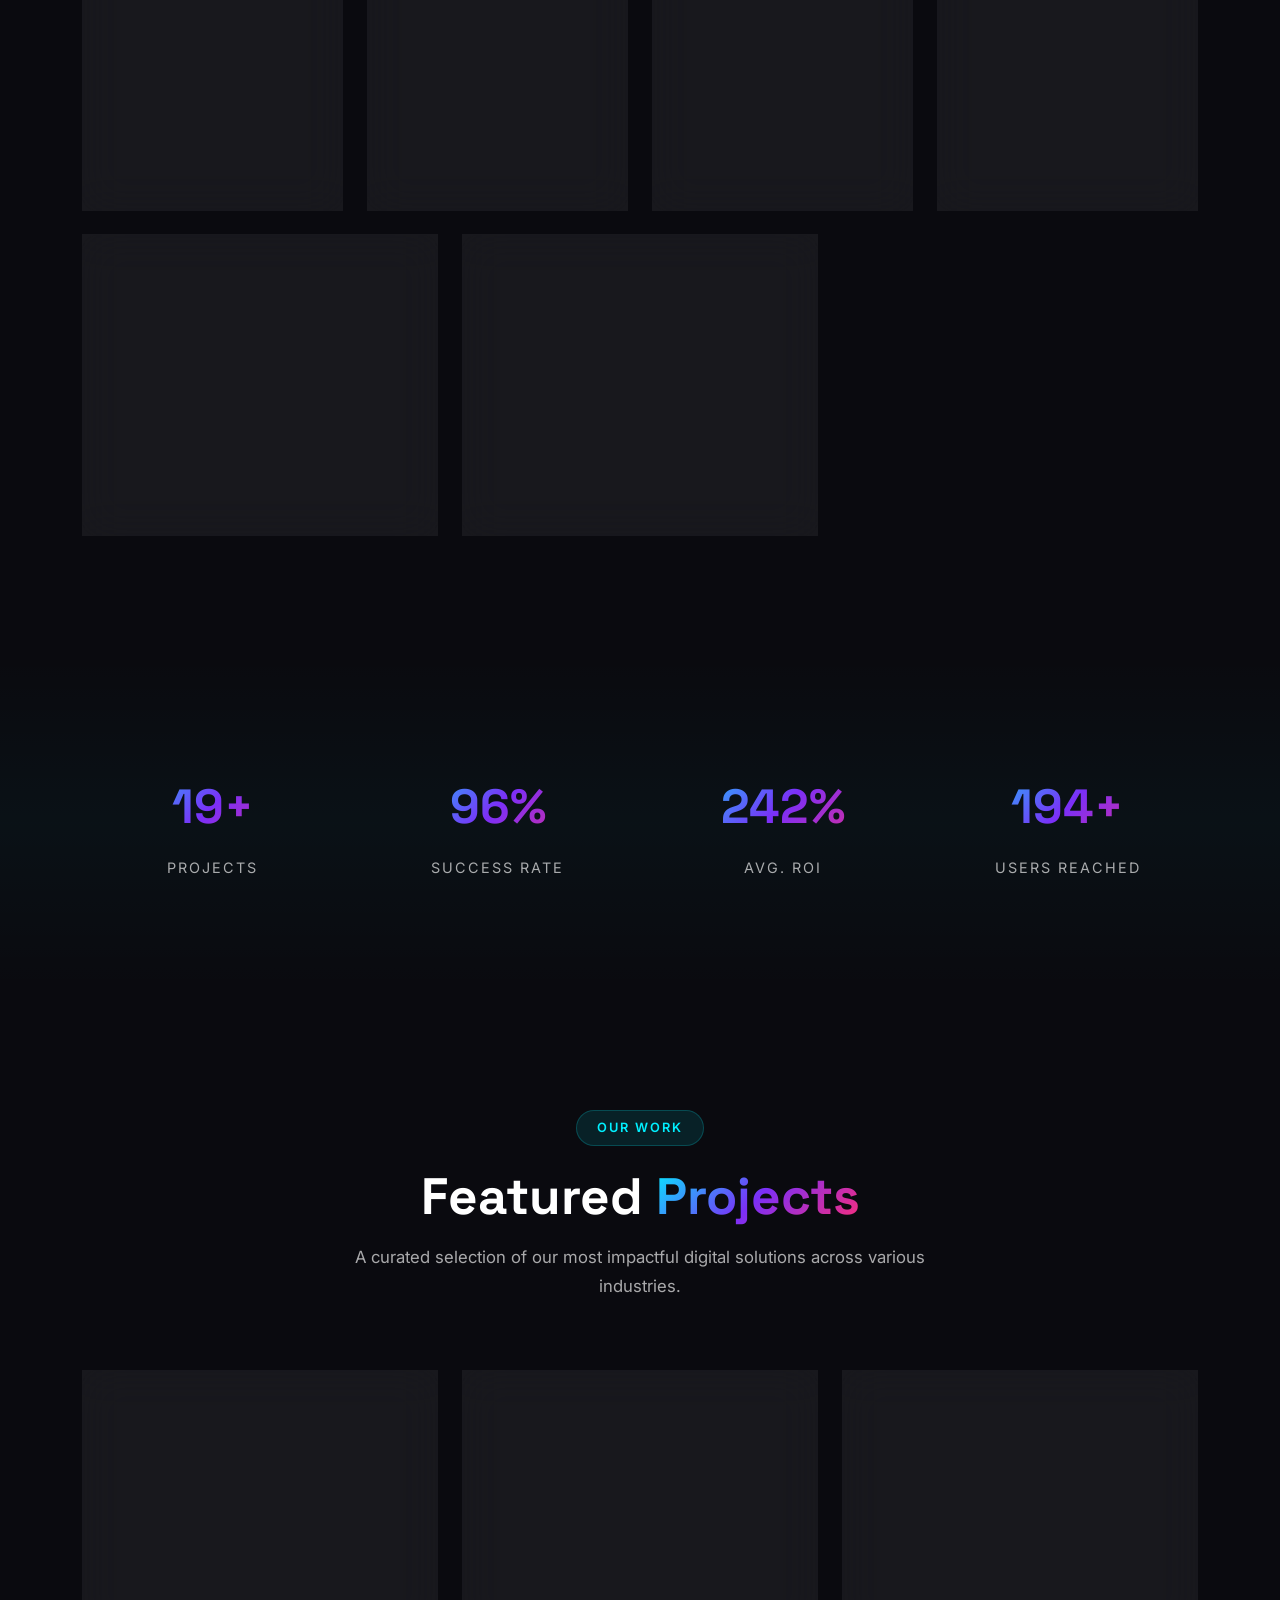
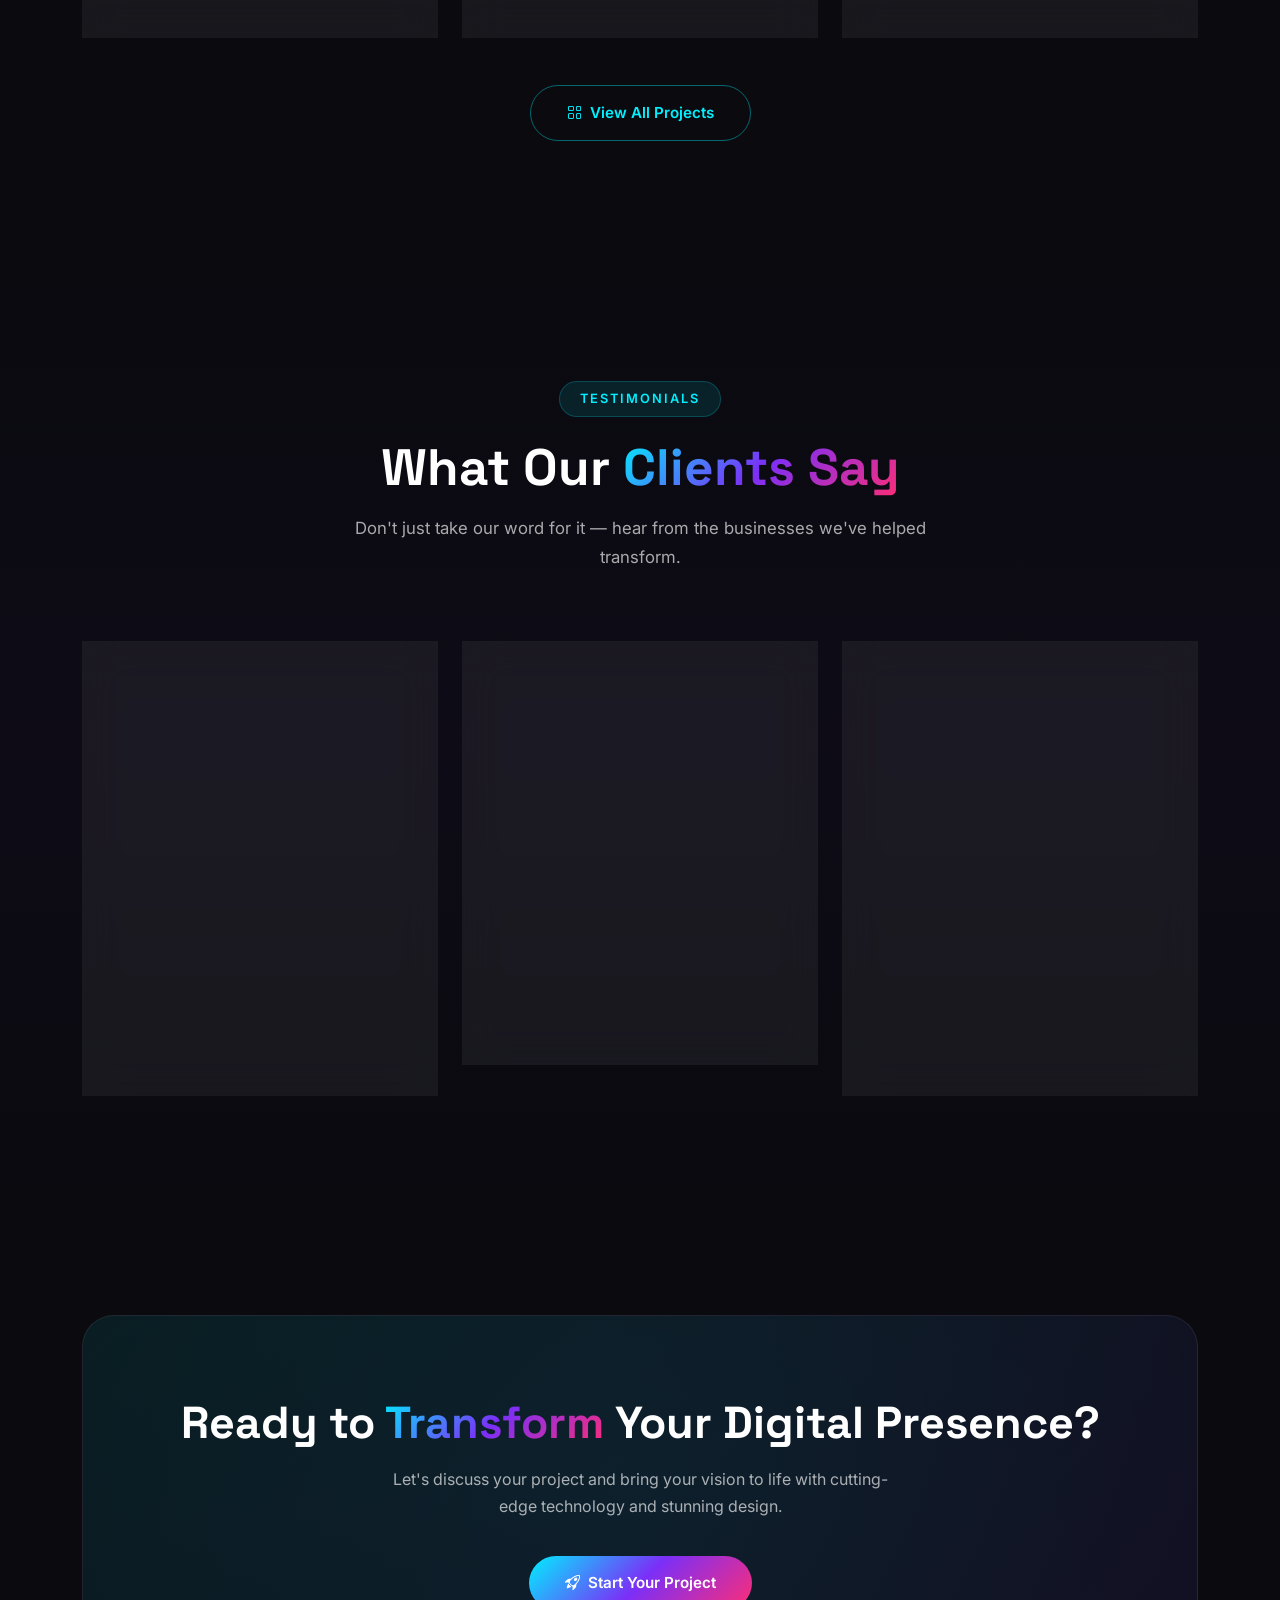
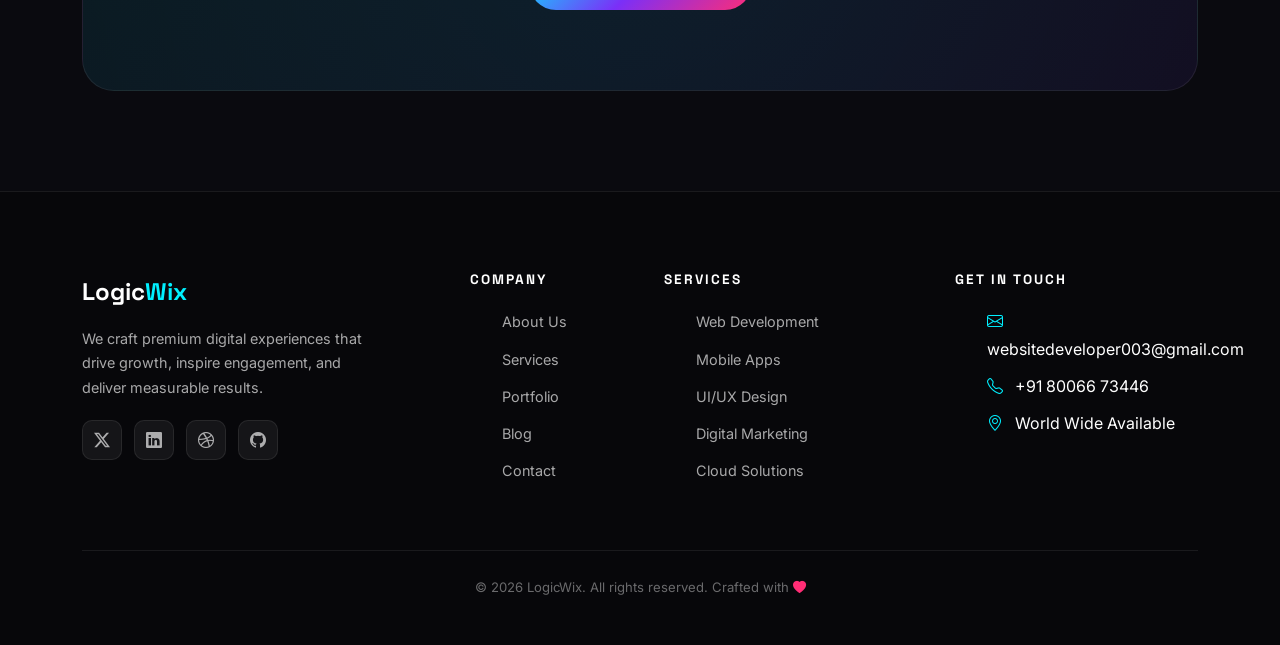
==== commit 9d5fed19: "limited home page projects to top 3" ====
--- a/index.html
+++ b/index.html
@@ -211,26 +211,7 @@
             </div>
           </div>
         </div>
-        <div class="col-lg-4 col-md-6 stagger-item">
-          <div class="portfolio-item glass-card">
-            <img src="assets/images/project/bsrf.png" alt="BSRF Solar">
-            <div class="portfolio-overlay">
-              <h4>BSRF Solar Service</h4>
-              <span><a href="https://www.bsrfsolar.com/" target="_blank"
-                  style="color:white; text-decoration:none;">Visit Website</a></span>
-            </div>
-          </div>
-        </div>
-        <div class="col-lg-4 col-md-6 stagger-item">
-          <div class="portfolio-item glass-card">
-            <img src="assets/images/project/logicalpha.png" alt="LogicAlpha">
-            <div class="portfolio-overlay">
-              <h4>LogicAlpha IT Solutions</h4>
-              <span><a href="https://logicalpha.netlify.app/" target="_blank"
-                  style="color:white; text-decoration:none;">Visit Website</a></span>
-            </div>
-          </div>
-        </div>
+
       </div>
       <div class="text-center mt-5 reveal">
         <a href="portfolio.html" class="btn-outline-glow"><i class="bi bi-grid"></i> View All Projects</a>
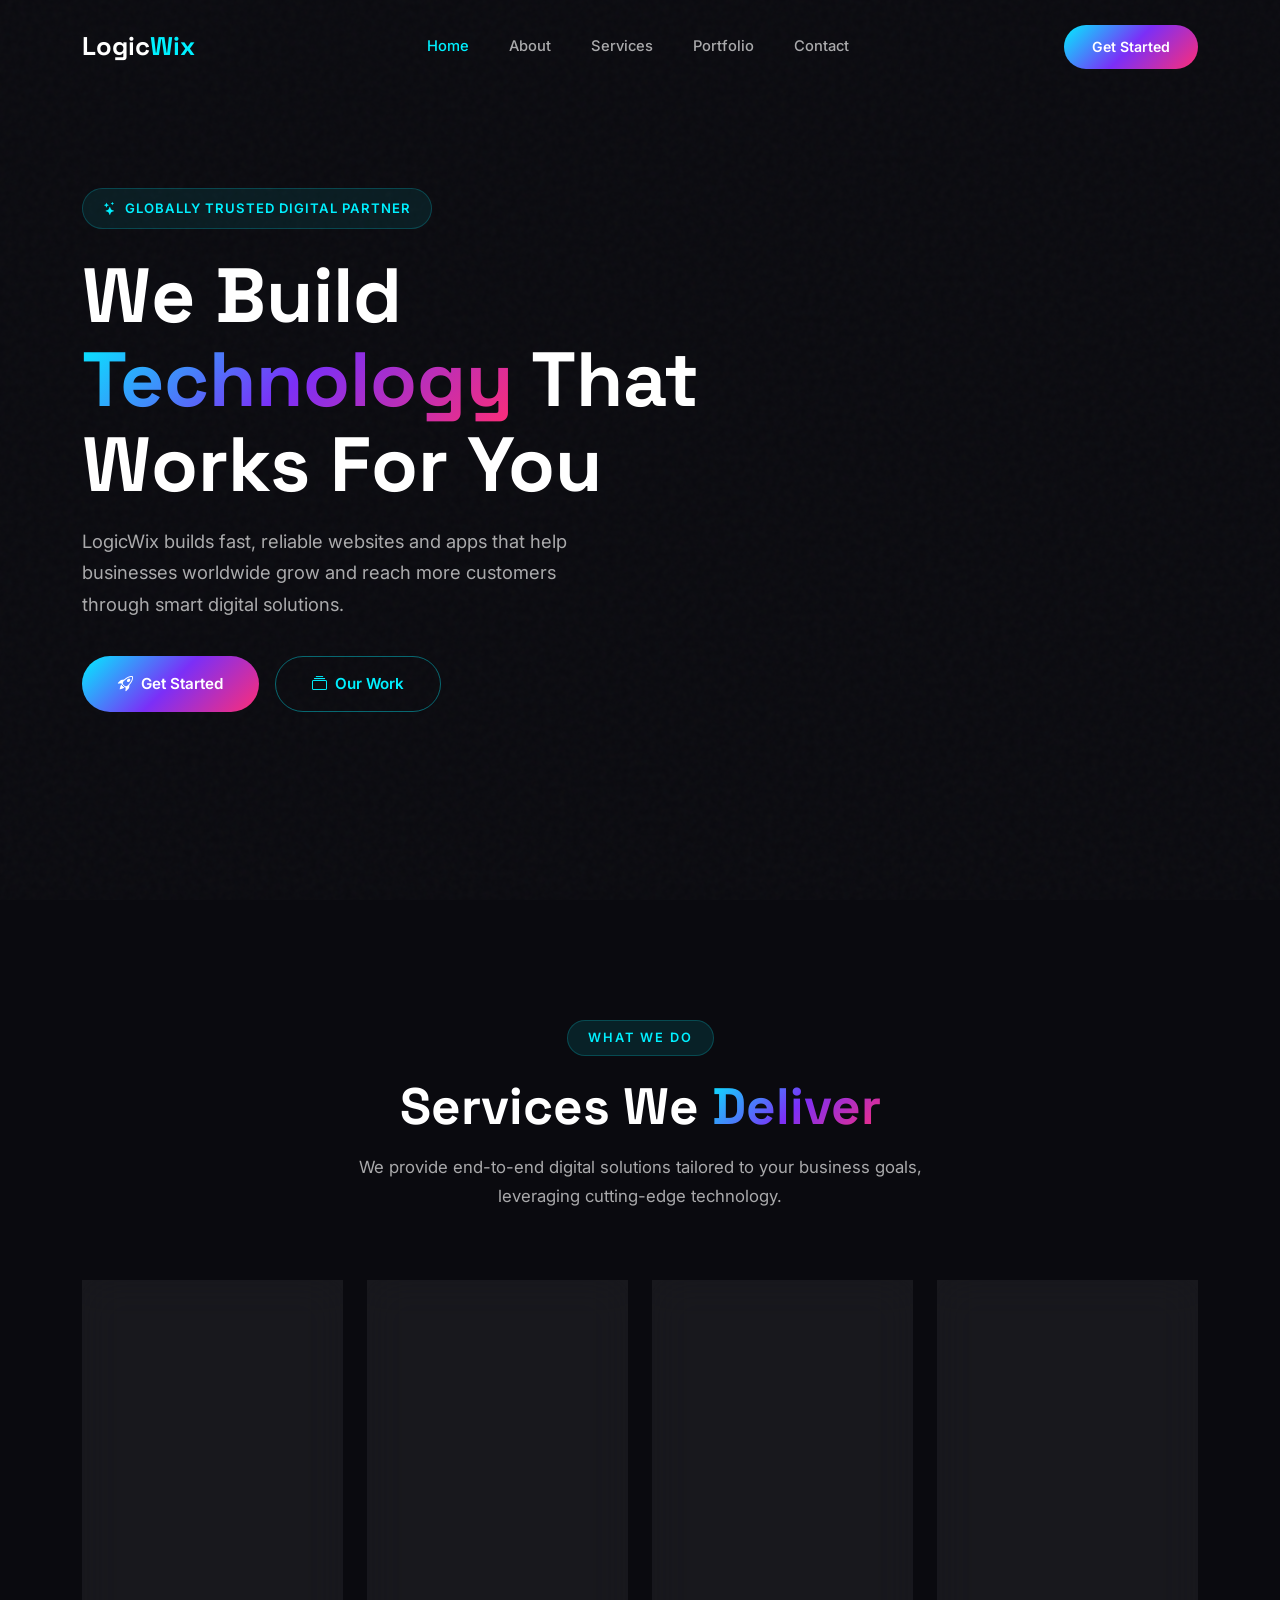
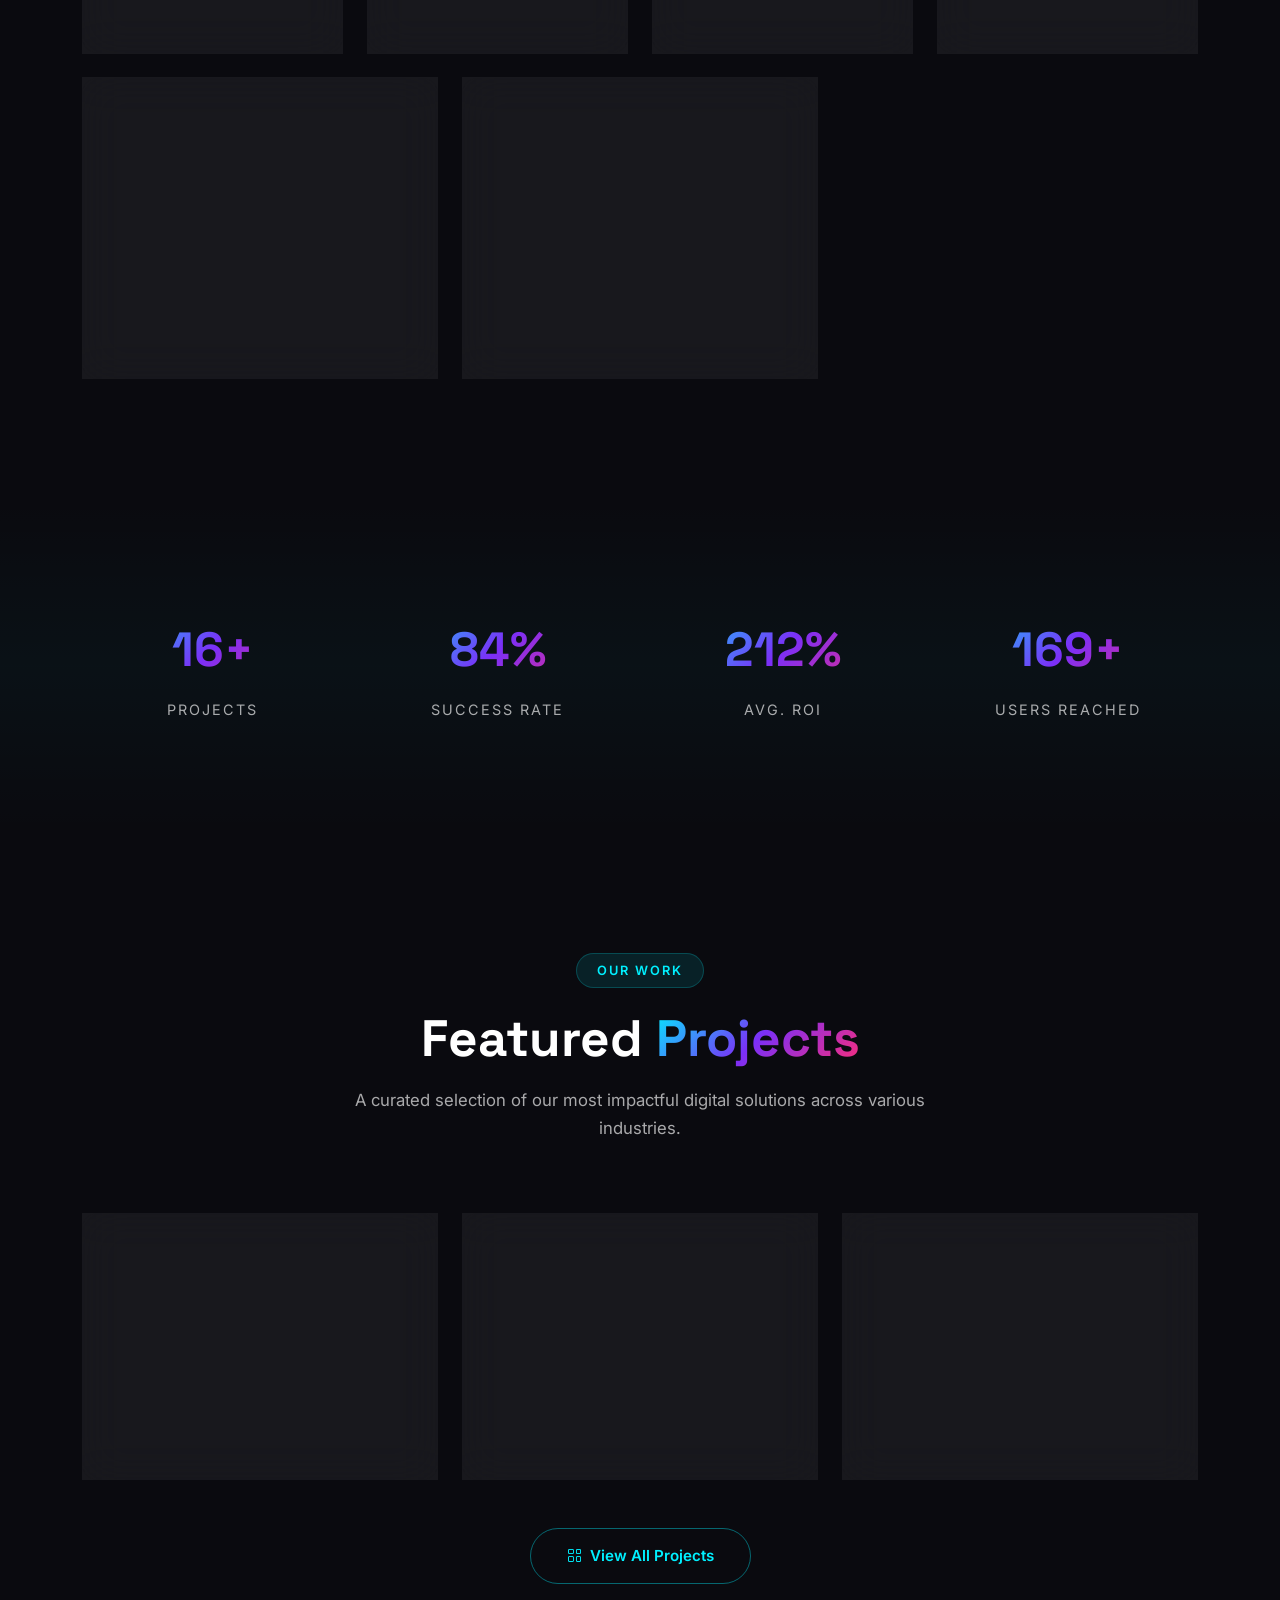
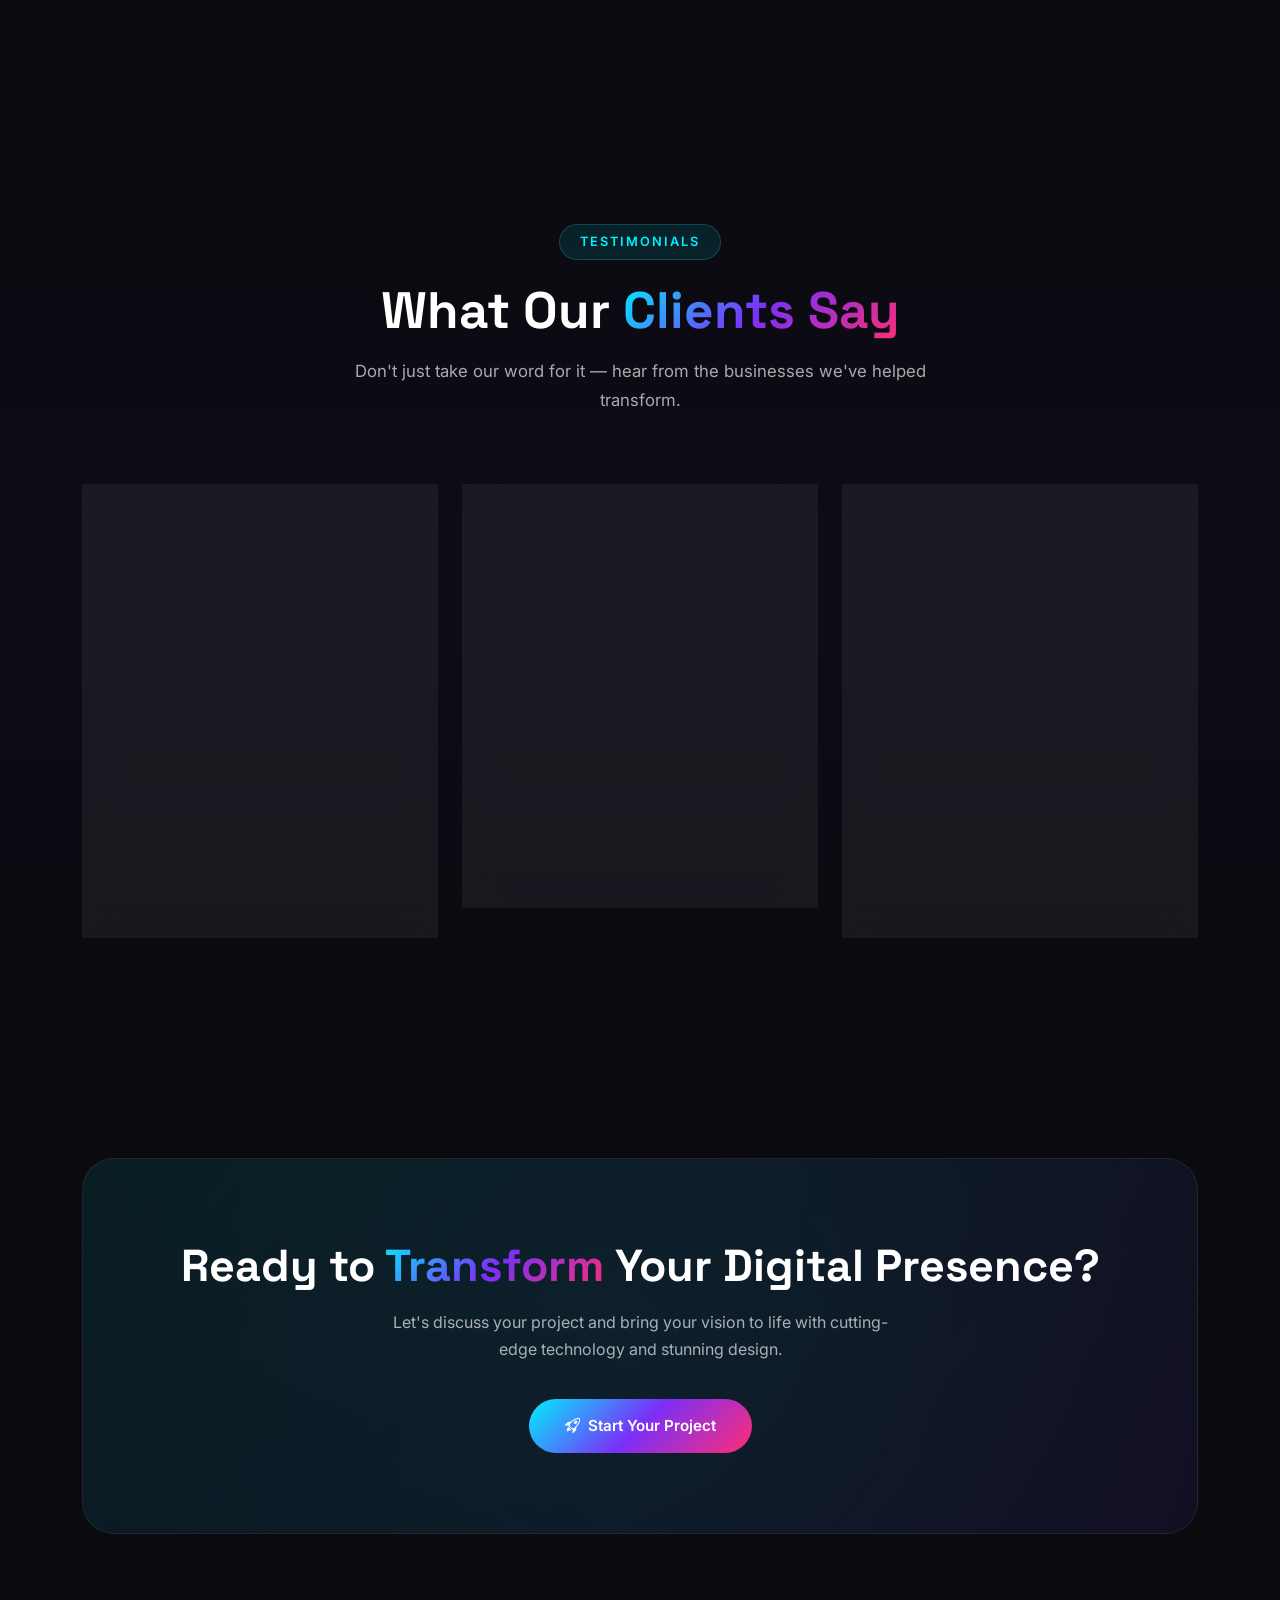
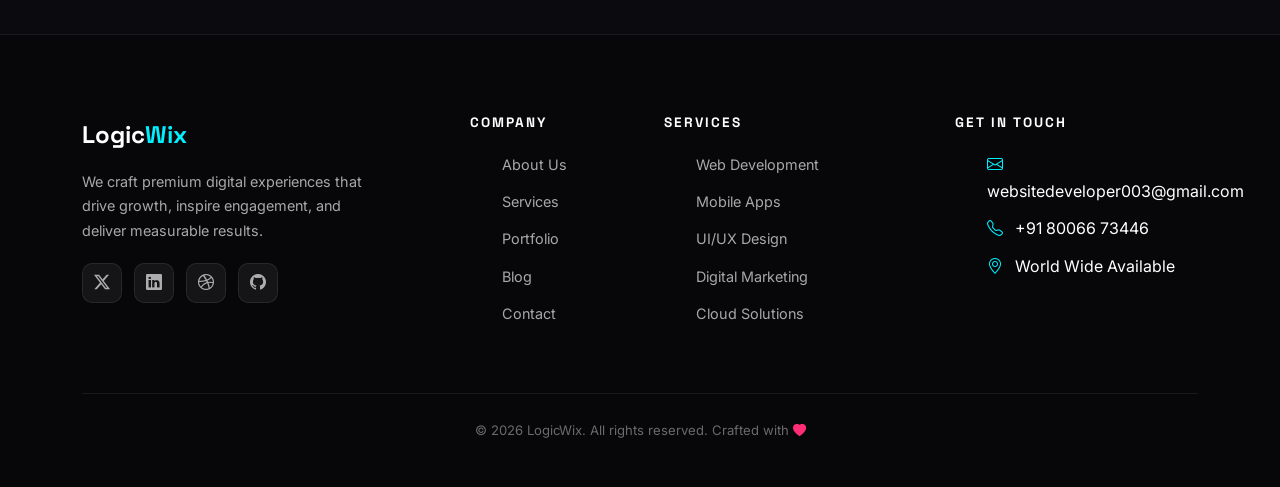
==== commit 72793fab: "Commented out Trusted By section from home page" ====
--- a/index.html
+++ b/index.html
@@ -62,7 +62,7 @@
     </div>
   </section>
 
-  <!-- Trusted By -->
+  <!-- Trusted By
   <section class="trusted-section">
     <div class="container">
       <div class="row align-items-center">
@@ -80,7 +80,7 @@
         </div>
       </div>
     </div>
-  </section>
+  </section> -->
 
   <!-- Services Overview -->
   <section class="section-padding" id="services-overview">
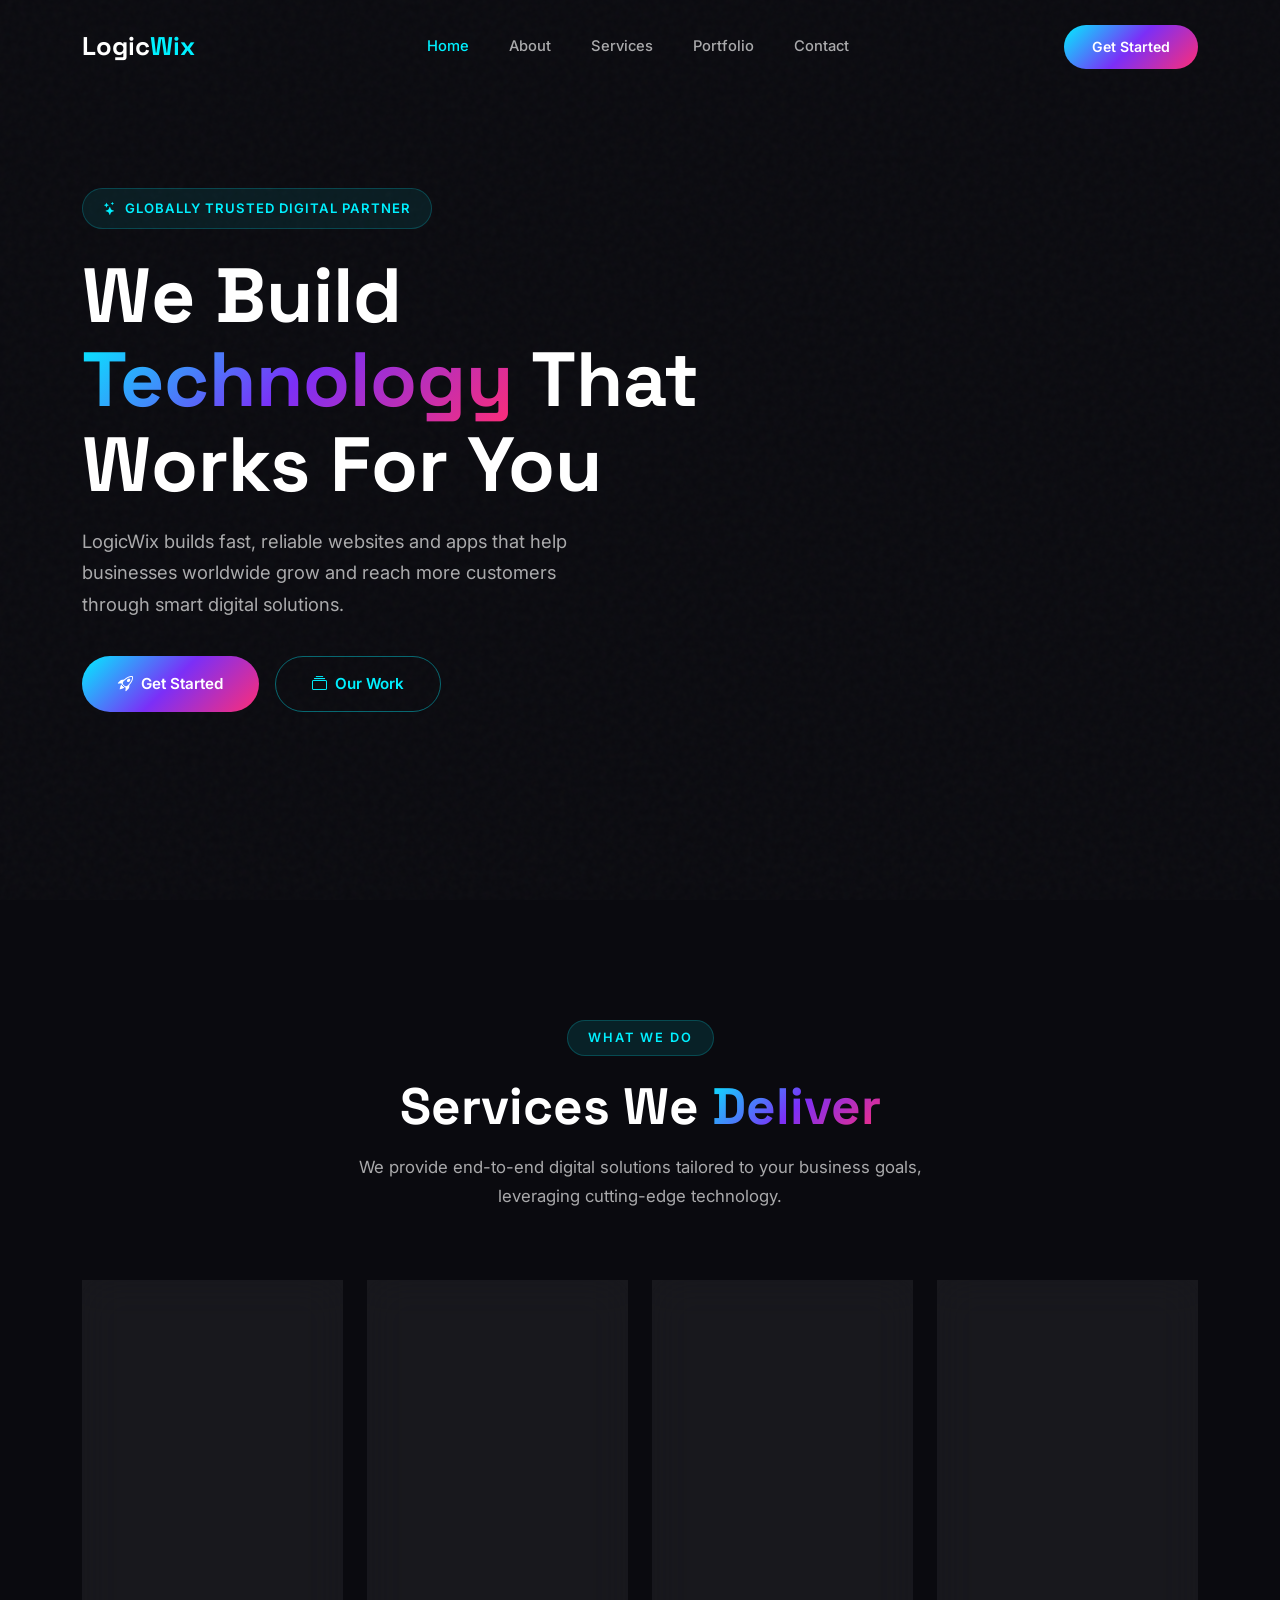
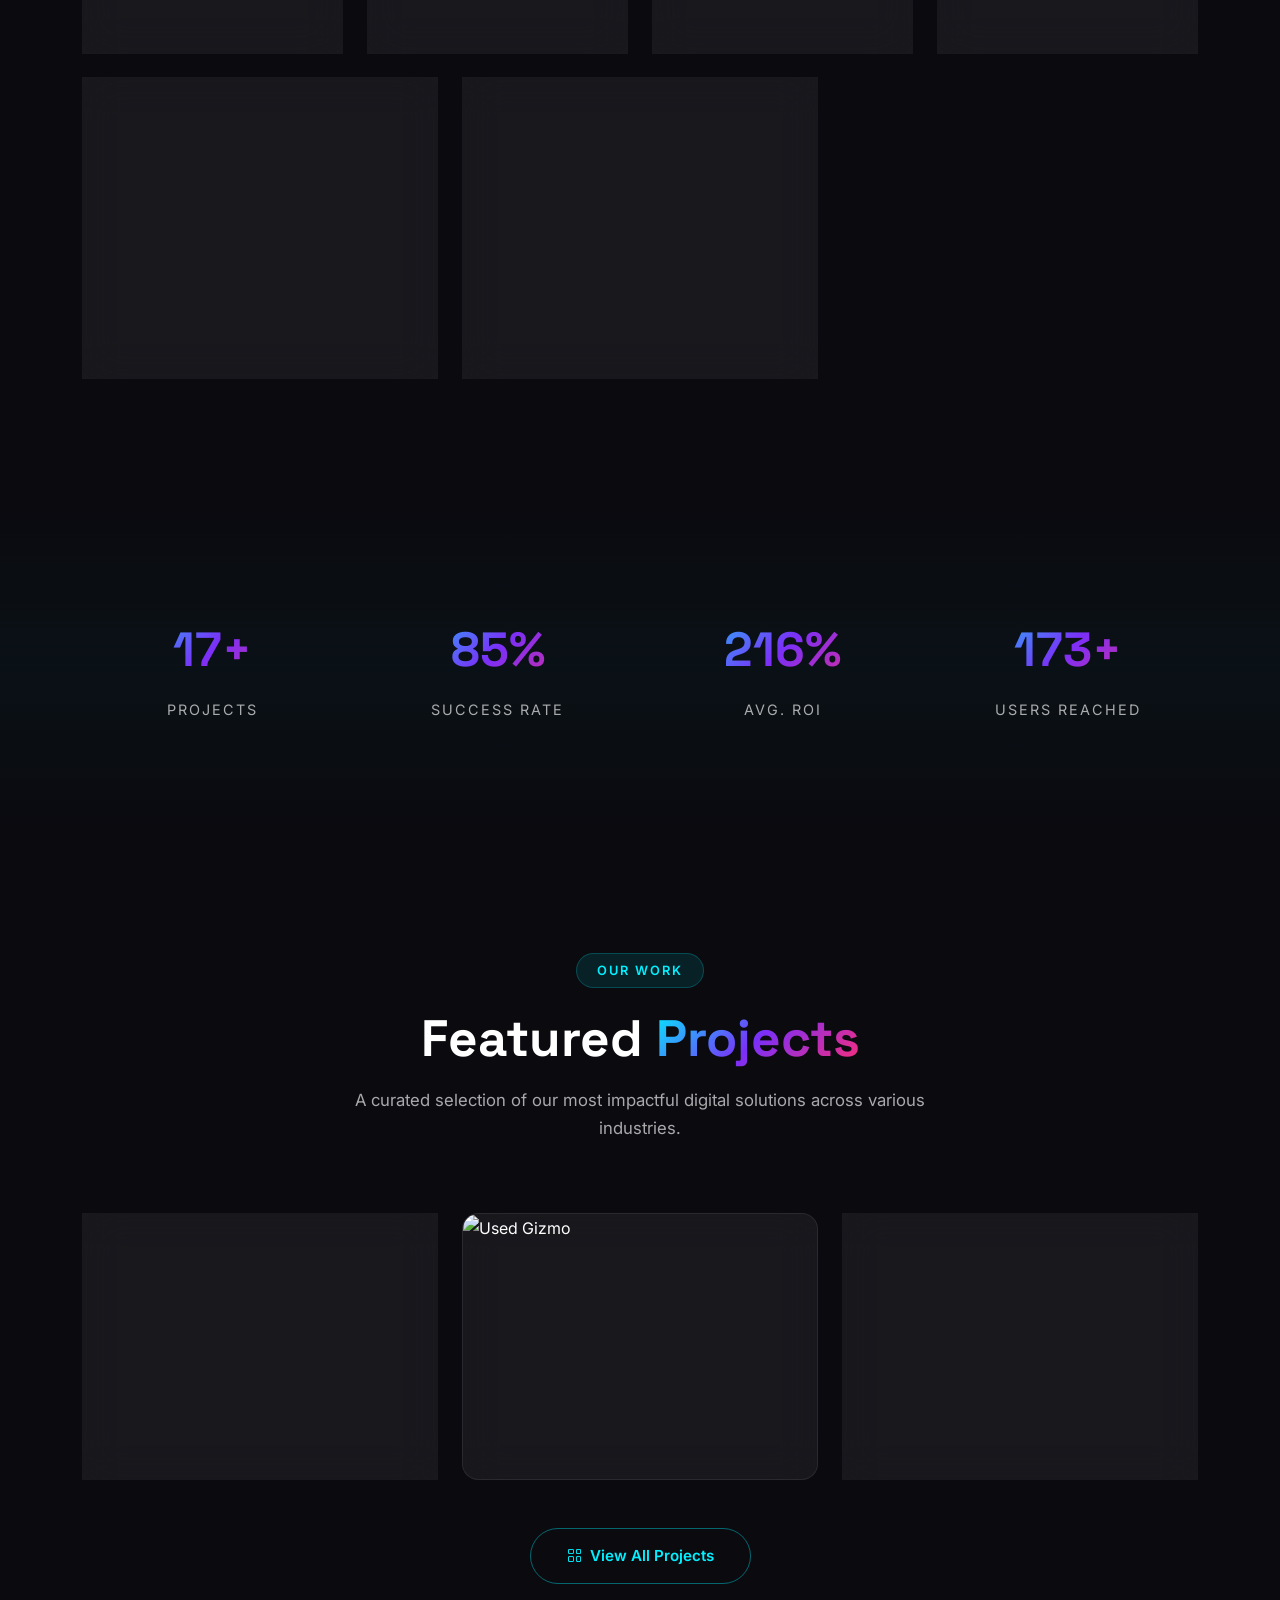
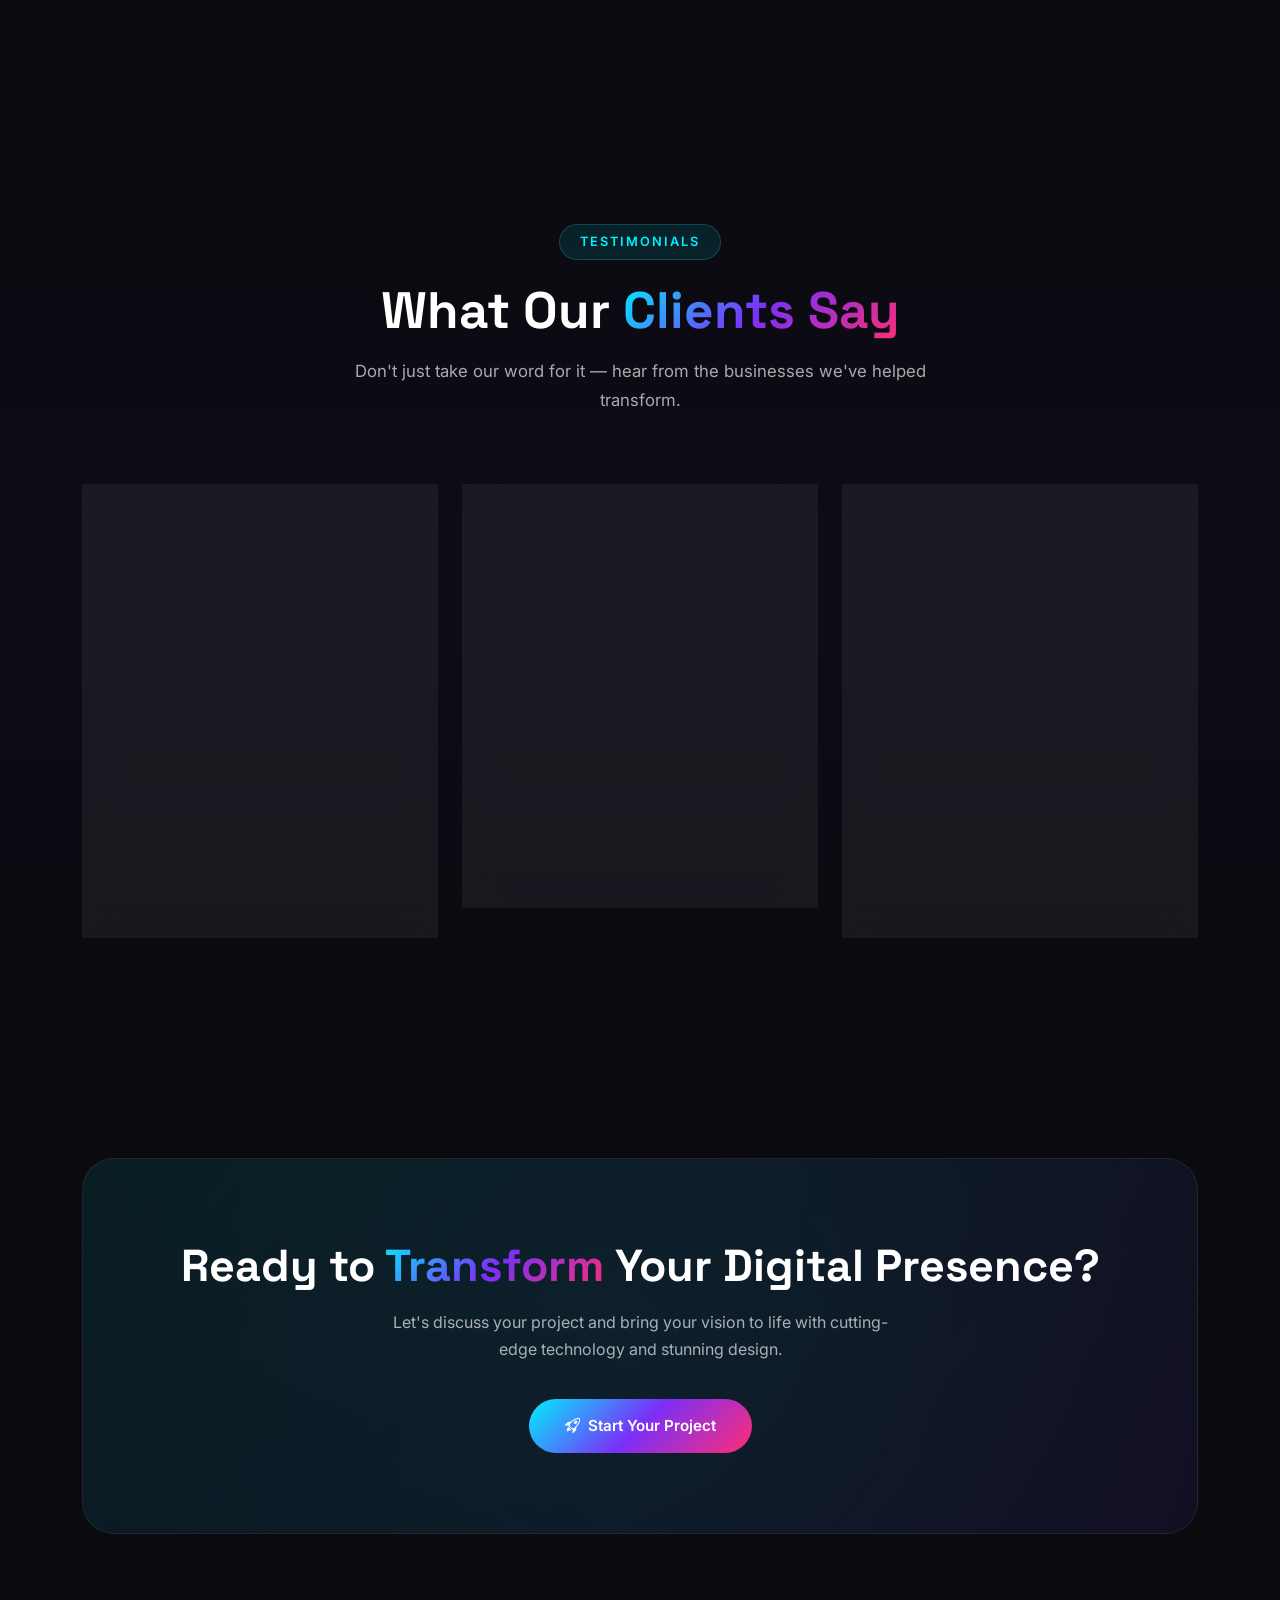
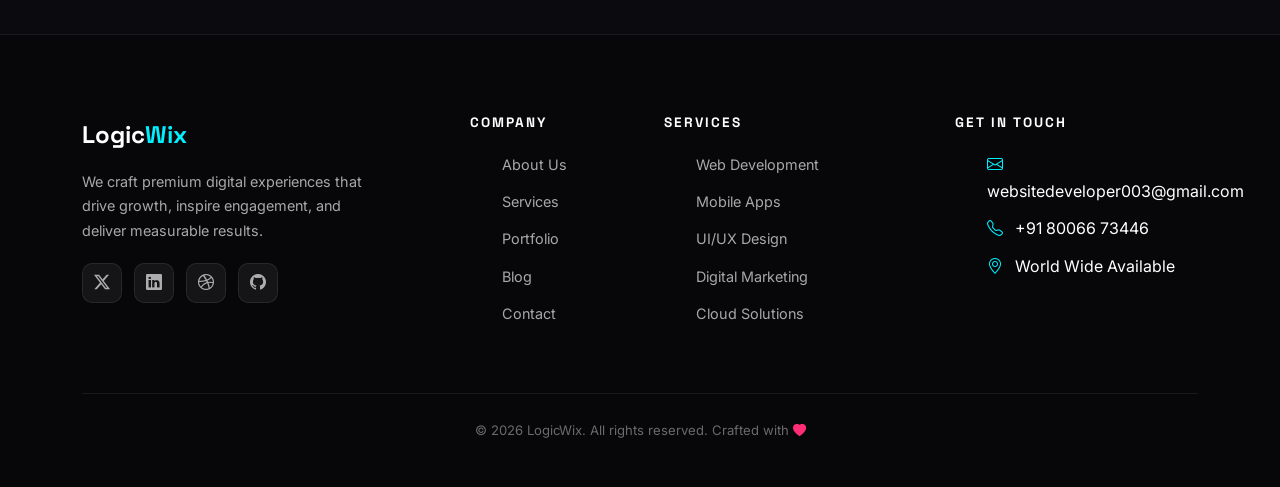
==== commit ccfb1b04: "Updated formatting in index.html" ====
--- a/index.html
+++ b/index.html
@@ -51,7 +51,8 @@
         <div class="col-lg-7">
           <div class="hero-badge reveal-fade"><i class="bi bi-stars"></i> Globally Trusted Digital Partner</div>
           <h1 class="hero-title">We Build <span class="gradient-text">Technology</span> That Works For You</h1>
-          <p class="hero-subtitle">LogicWix builds fast, reliable websites and apps that help businesses worldwide grow and
+          <p class="hero-subtitle">LogicWix builds fast, reliable websites and apps that help businesses worldwide grow
+            and
             reach more customers through smart digital solutions.</p>
           <div class="hero-buttons">
             <a href="contact.html" class="btn-glow btn-magnetic"><i class="bi bi-rocket-takeoff"></i> Get Started</a>
@@ -297,7 +298,8 @@
             measurable results.</p>
           <div class="social-links">
             <a href="#"><i class="bi bi-twitter-x"></i></a>
-            <a href="https://www.linkedin.com/in/sher-singh-445493386/" target="_blank"><i class="bi bi-linkedin"></i></a>
+            <a href="https://www.linkedin.com/in/sher-singh-445493386/" target="_blank"><i
+                class="bi bi-linkedin"></i></a>
             <a href="#"><i class="bi bi-dribbble"></i></a>
             <a href="https://github.com/SherSinghDev" target="_blank"><i class="bi bi-github"></i></a>
           </div>
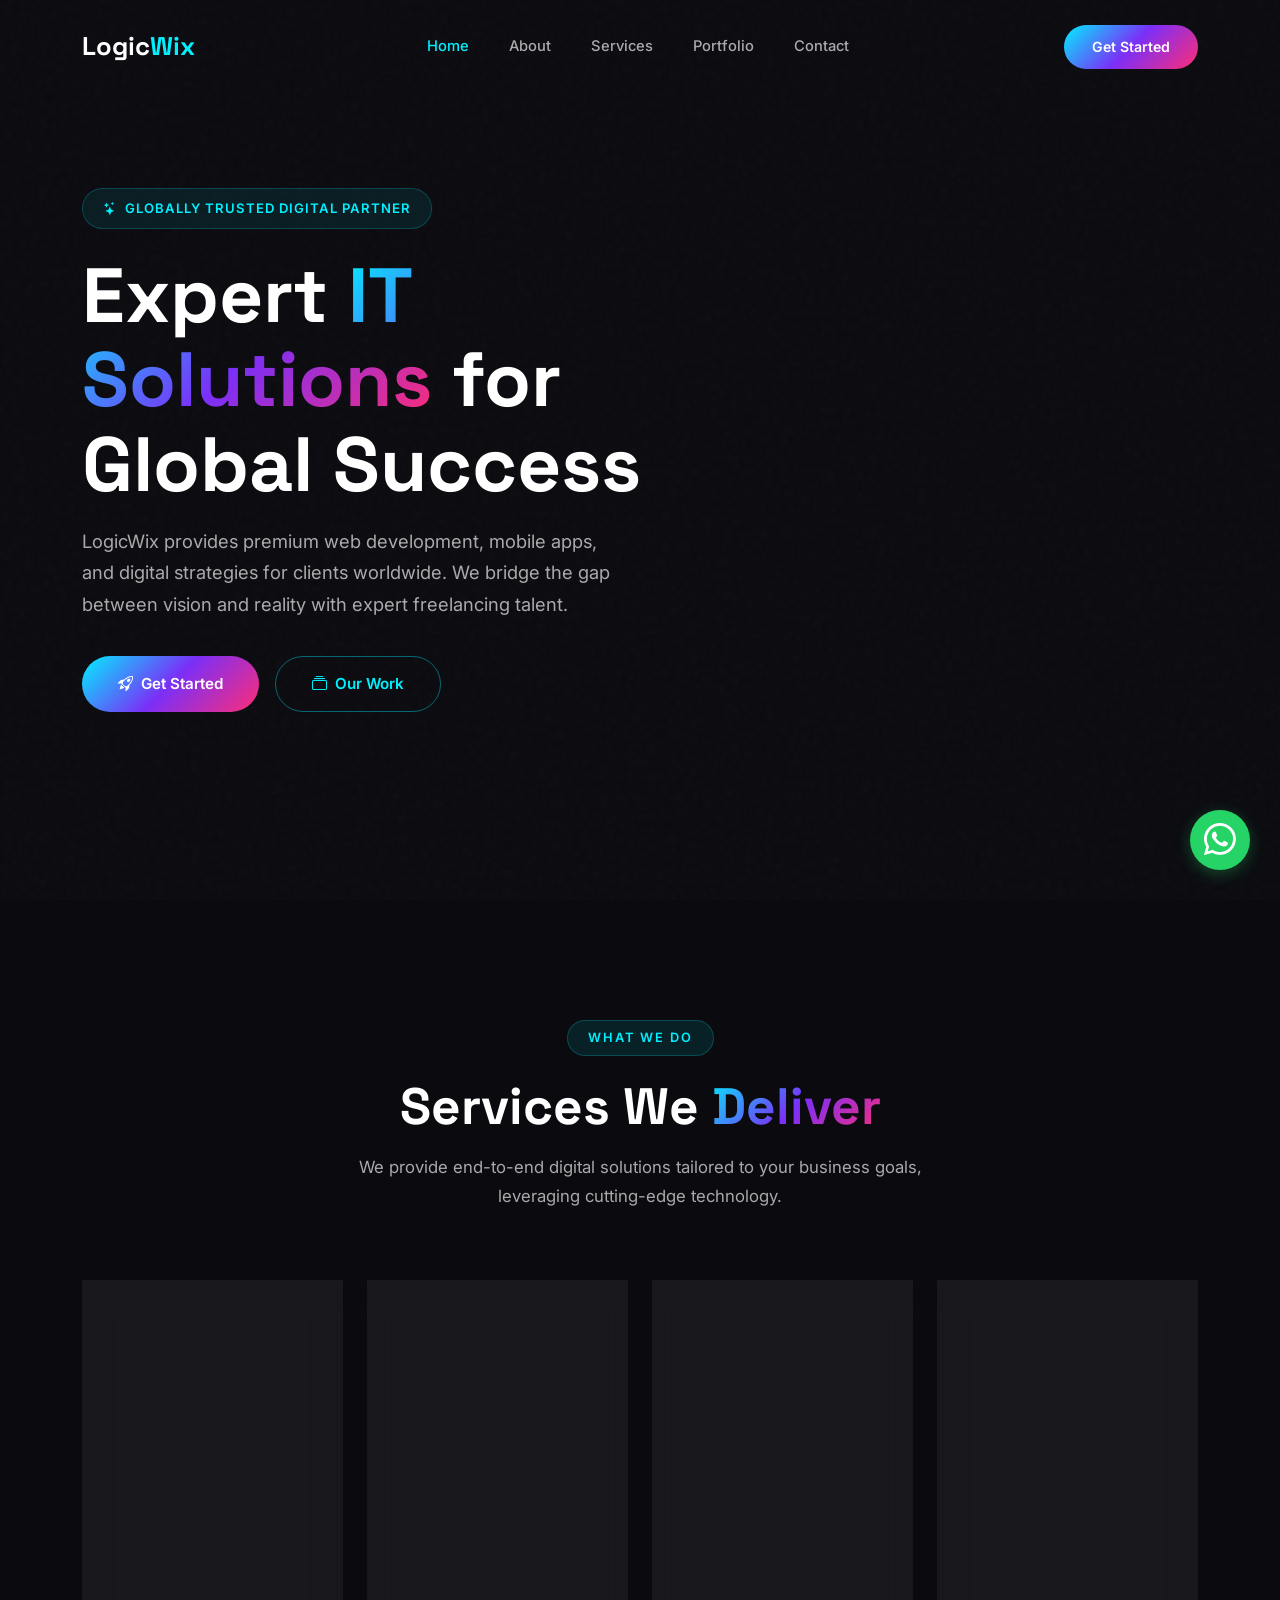
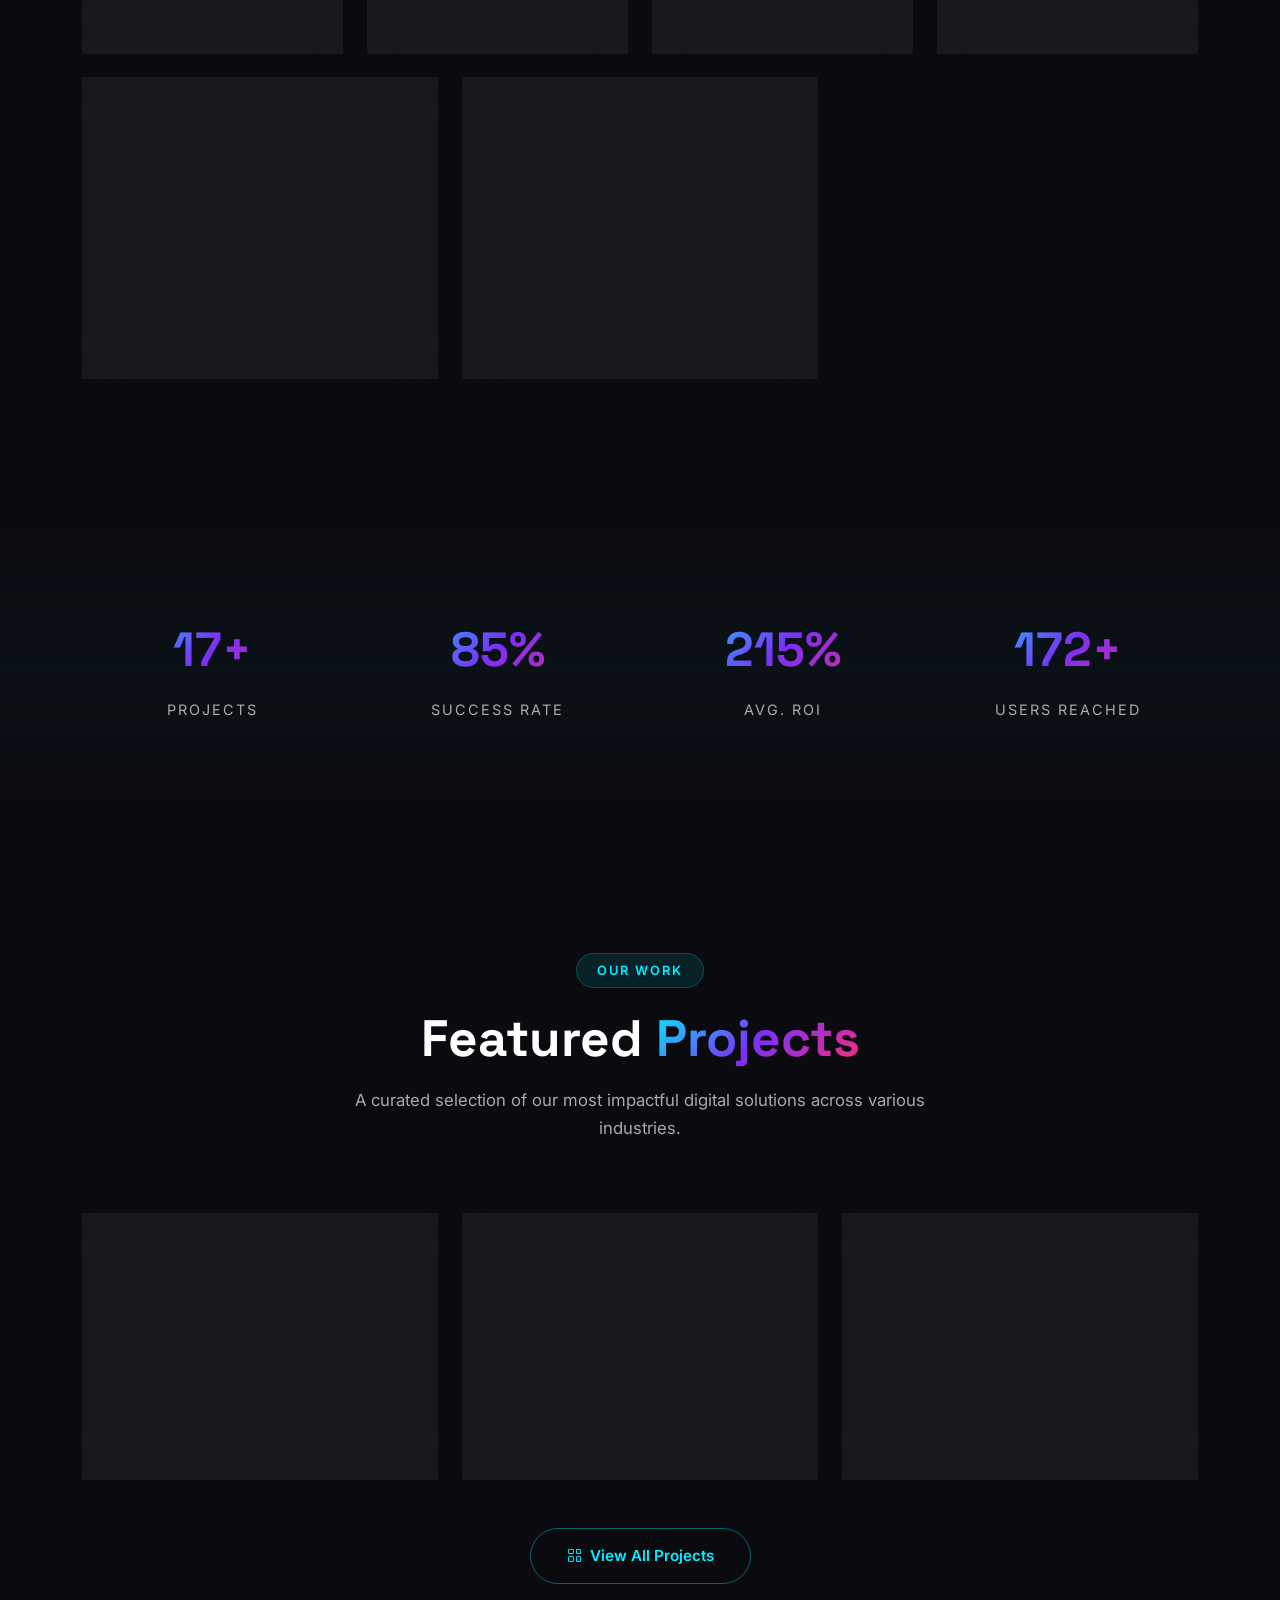
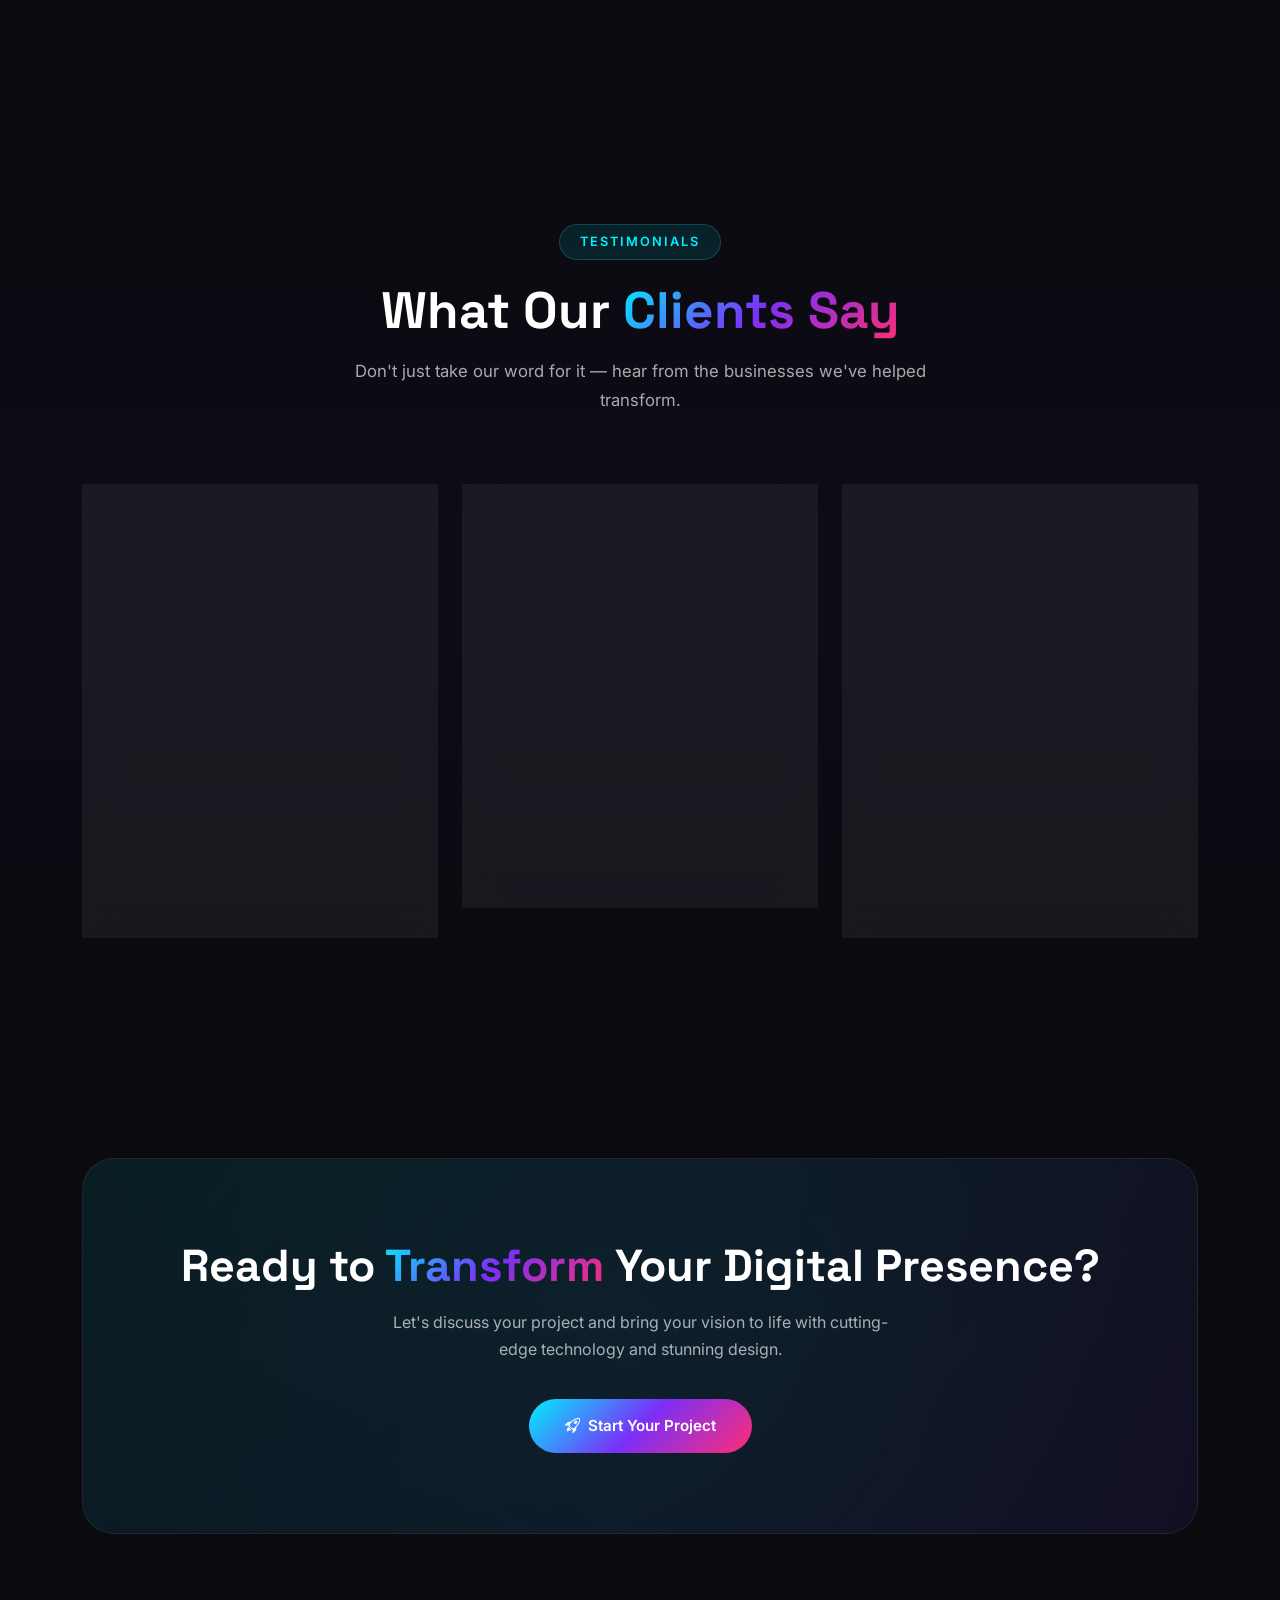
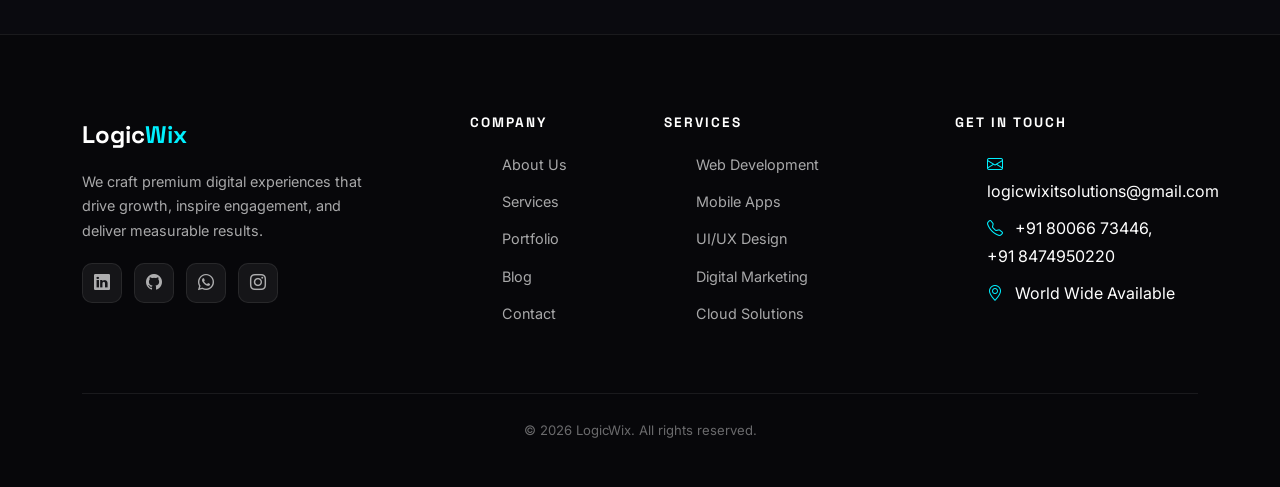
==== commit 59d8e981: "Updated contact details, SEO tags, FAQ, team section, and added WhatsApp button" ====
--- a/index.html
+++ b/index.html
@@ -4,9 +4,25 @@
 <head>
   <meta charset="UTF-8">
   <meta name="viewport" content="width=device-width, initial-scale=1.0">
-  <title>LogicWix — Premium Digital Agency | Web, App & Design</title>
+  <title>LogicWix | Freelance IT Solutions & Global Digital Agency</title>
   <meta name="description"
-    content="LogicWix is a premium freelancing agency delivering stunning websites, mobile apps, UI/UX design, and digital marketing solutions that drive results.">
+    content="LogicWix is a worldwide freelance IT solutions company delivering custom Web Development, Mobile Apps, UI/UX Design, and Digital Marketing for international clients.">
+  <meta name="keywords" content="Freelance IT Solutions, Web Development, Mobile App Development, UI/UX Design, Digital Marketing, LogicWix, International IT Agency">
+  
+  <!-- Open Graph / Facebook -->
+  <meta property="og:type" content="website">
+  <meta property="og:url" content="https://logicwix.com/">
+  <meta property="og:title" content="LogicWix | Freelance IT Solutions & Global Digital Agency">
+  <meta property="og:description" content="Worldwide freelance IT solutions company specializing in custom Web Development, Mobile Apps, and UI/UX Design.">
+  <meta property="og:image" content="https://logicwix.com/assets/images/og-image.jpg">
+
+  <!-- Twitter -->
+  <meta property="twitter:card" content="summary_large_image">
+  <meta property="twitter:url" content="https://logicwix.com/">
+  <meta property="twitter:title" content="LogicWix | Freelance IT Solutions & Global Digital Agency">
+  <meta property="twitter:description" content="Worldwide freelance IT solutions company specializing in custom Web Development, Mobile Apps, and UI/UX Design.">
+  <meta property="twitter:image" content="https://logicwix.com/assets/images/og-image.jpg">
+
   <link rel="icon" type="image/png" sizes="16x16" href="assets/images/favicons/fav.png">
   <link href="https://cdn.jsdelivr.net/npm/bootstrap@5.3.2/dist/css/bootstrap.min.css" rel="stylesheet">
   <link href="https://cdn.jsdelivr.net/npm/bootstrap-icons@1.11.3/font/bootstrap-icons.min.css" rel="stylesheet">
@@ -50,10 +66,8 @@
       <div class="row align-items-center">
         <div class="col-lg-7">
           <div class="hero-badge reveal-fade"><i class="bi bi-stars"></i> Globally Trusted Digital Partner</div>
-          <h1 class="hero-title">We Build <span class="gradient-text">Technology</span> That Works For You</h1>
-          <p class="hero-subtitle">LogicWix builds fast, reliable websites and apps that help businesses worldwide grow
-            and
-            reach more customers through smart digital solutions.</p>
+          <h1 class="hero-title">Expert <span class="gradient-text">IT Solutions</span> for Global Success</h1>
+          <p class="hero-subtitle">LogicWix provides premium web development, mobile apps, and digital strategies for clients worldwide. We bridge the gap between vision and reality with expert freelancing talent.</p>
           <div class="hero-buttons">
             <a href="contact.html" class="btn-glow btn-magnetic"><i class="bi bi-rocket-takeoff"></i> Get Started</a>
             <a href="portfolio.html" class="btn-outline-glow btn-magnetic"><i class="bi bi-collection"></i> Our Work</a>
@@ -297,11 +311,10 @@
           <p class="footer-desc">We craft premium digital experiences that drive growth, inspire engagement, and deliver
             measurable results.</p>
           <div class="social-links">
-            <a href="#"><i class="bi bi-twitter-x"></i></a>
-            <a href="https://www.linkedin.com/in/sher-singh-445493386/" target="_blank"><i
-                class="bi bi-linkedin"></i></a>
-            <a href="#"><i class="bi bi-dribbble"></i></a>
+            <a href="https://www.linkedin.com/in/sher-singh-445493386/" target="_blank"><i class="bi bi-linkedin"></i></a>
             <a href="https://github.com/SherSinghDev" target="_blank"><i class="bi bi-github"></i></a>
+            <a href="https://wa.me/916397975052" target="_blank"><i class="bi bi-whatsapp"></i></a>
+            <a href="#"><i class="bi bi-instagram"></i></a>
           </div>
         </div>
         <div class="col-lg-2 col-md-6">
@@ -327,15 +340,14 @@
         <div class="col-lg-3 col-md-6">
           <h6>Get In Touch</h6>
           <ul class="footer-links">
-            <li><i class="bi bi-envelope me-2" style="color:var(--primary)"></i> websitedeveloper003@gmail.com</li>
-            <li><i class="bi bi-telephone me-2" style="color:var(--primary)"></i> +91 80066 73446</li>
+            <li><i class="bi bi-envelope me-2" style="color:var(--primary)"></i> logicwixitsolutions@gmail.com</li>
+            <li><i class="bi bi-telephone me-2" style="color:var(--primary)"></i> +91 80066 73446, <br> +91 8474950220</li>
             <li><i class="bi bi-geo-alt me-2" style="color:var(--primary)"></i> World Wide Available</li>
           </ul>
         </div>
       </div>
       <div class="footer-bottom">
-        <p>&copy; 2026 LogicWix. All rights reserved. Crafted with <i class="bi bi-heart-fill"
-            style="color:var(--accent)"></i></p>
+        <p>&copy; 2026 LogicWix. All rights reserved.</p>
       </div>
     </div>
   </footer>
@@ -346,6 +358,10 @@
   <script src="https://cdnjs.cloudflare.com/ajax/libs/gsap/3.12.2/gsap.min.js"></script>
   <script src="https://cdnjs.cloudflare.com/ajax/libs/gsap/3.12.2/ScrollTrigger.min.js"></script>
   <script src="js/main.js"></script>
+  <!-- WhatsApp Button -->
+  <a href="https://wa.me/916397975052" class="whatsapp-btn" target="_blank">
+    <i class="bi bi-whatsapp"></i>
+  </a>
+
 </body>
-
 </html>
--- a/css/style.css
+++ b/css/style.css
@@ -487,3 +487,39 @@
   
   .contact-form-card { padding: 30px 20px; }
 }
+
+/* ===== WhatsApp Button ===== */
+.whatsapp-btn {
+  position: fixed;
+  bottom: 30px;
+  right: 30px;
+  width: 60px;
+  height: 60px;
+  background: #25d366;
+  color: #fff;
+  border-radius: 50%;
+  display: flex;
+  align-items: center;
+  justify-content: center;
+  font-size: 32px;
+  box-shadow: 0 4px 15px rgba(37, 211, 102, 0.3);
+  z-index: 9999;
+  transition: var(--transition);
+}
+
+.whatsapp-btn:hover {
+  transform: scale(1.1) rotate(5deg);
+  background: #128c7e;
+  color: #fff;
+  box-shadow: 0 6px 20px rgba(37, 211, 102, 0.5);
+}
+
+@media (max-width: 767px) {
+  .whatsapp-btn {
+    bottom: 20px;
+    right: 20px;
+    width: 50px;
+    height: 50px;
+    font-size: 26px;
+  }
+}
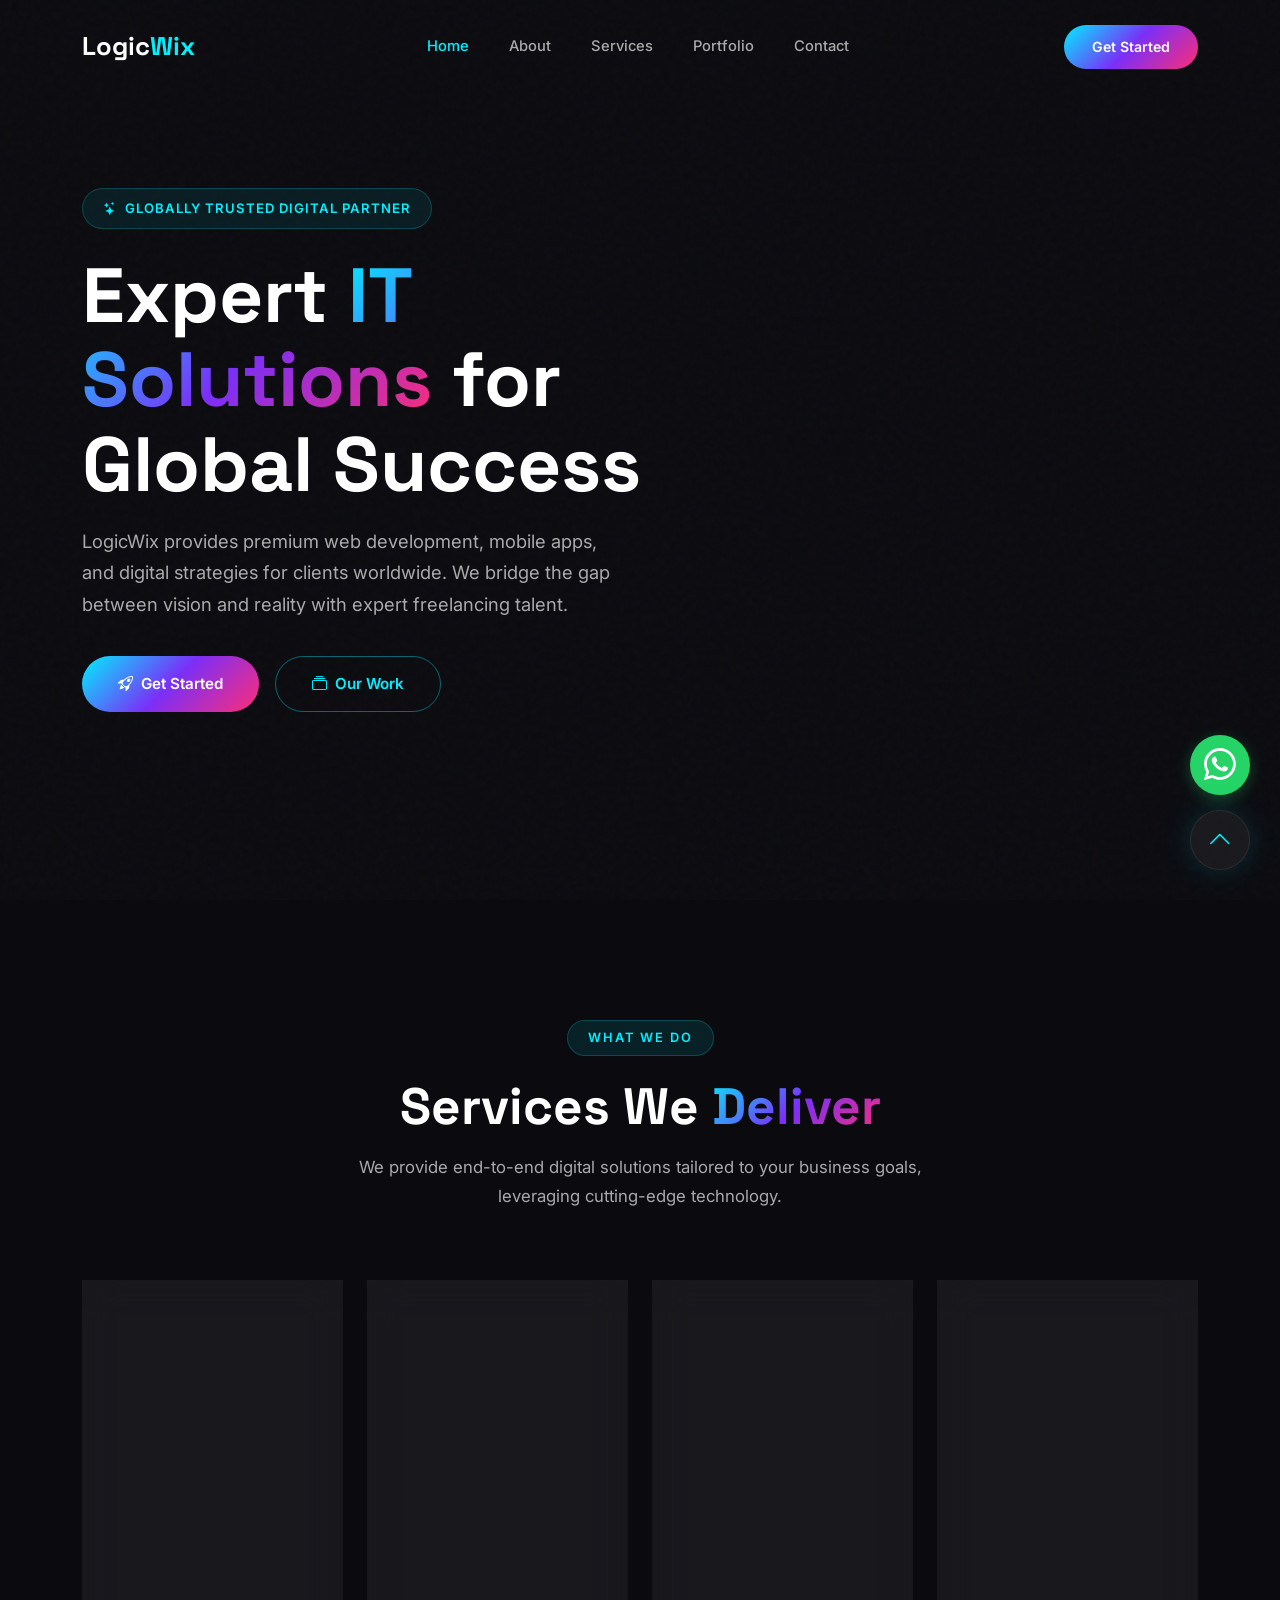
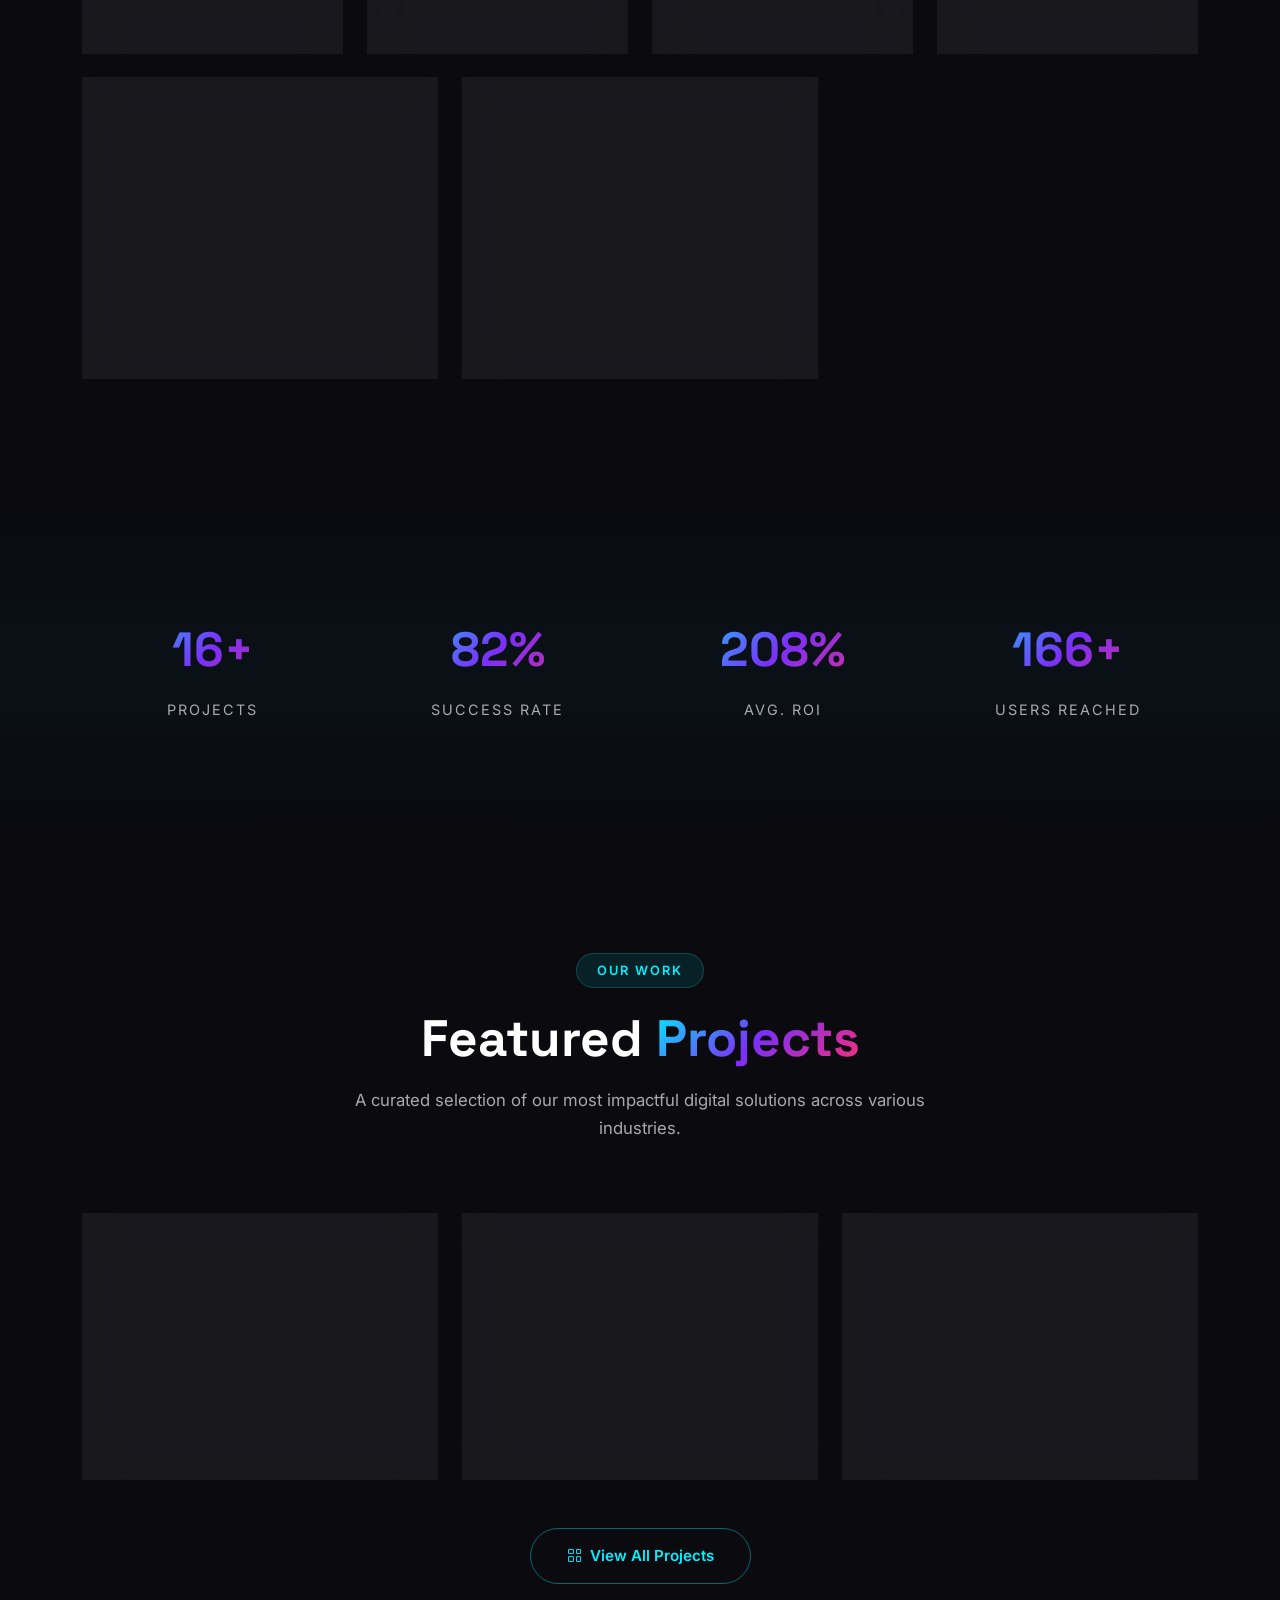
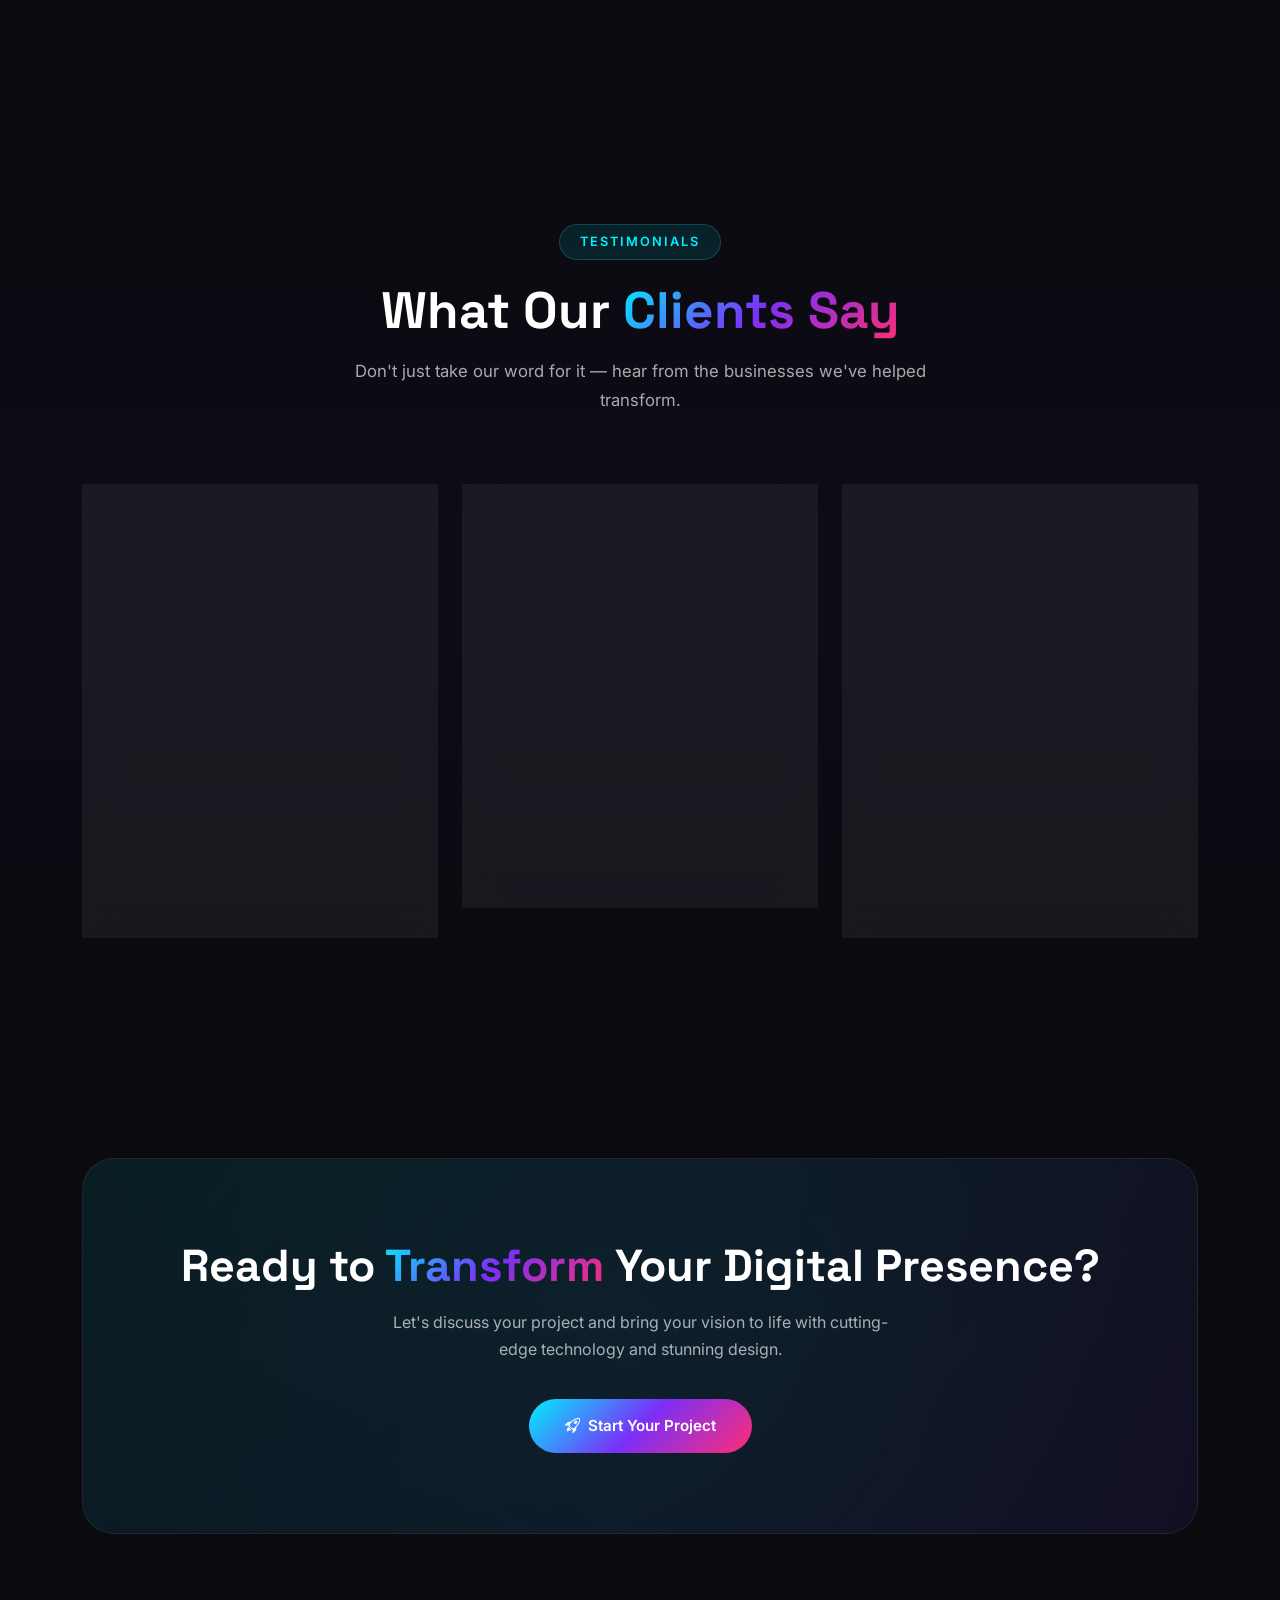
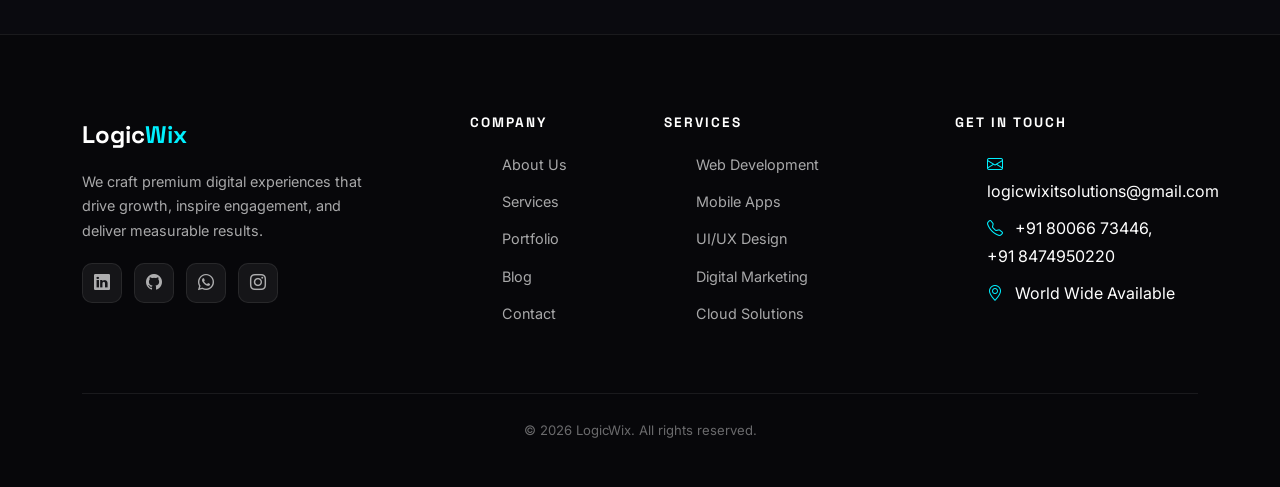
==== commit 30155c1f: "Add Scroll Top button and update WhatsApp button positioning" ====
--- a/index.html
+++ b/index.html
@@ -358,10 +358,14 @@
   <script src="https://cdnjs.cloudflare.com/ajax/libs/gsap/3.12.2/gsap.min.js"></script>
   <script src="https://cdnjs.cloudflare.com/ajax/libs/gsap/3.12.2/ScrollTrigger.min.js"></script>
   <script src="js/main.js"></script>
-  <!-- WhatsApp Button -->
+  <!-- Floating Buttons -->
   <a href="https://wa.me/916397975052" class="whatsapp-btn" target="_blank">
     <i class="bi bi-whatsapp"></i>
   </a>
+  <button class="scroll-top-btn">
+    <i class="bi bi-chevron-up"></i>
+  </button>
+
 
 </body>
 </html>
--- a/css/style.css
+++ b/css/style.css
@@ -488,10 +488,10 @@
   .contact-form-card { padding: 30px 20px; }
 }
 
-/* ===== WhatsApp Button ===== */
+/* ===== Floating Buttons (WhatsApp & Scroll Top) ===== */
 .whatsapp-btn {
   position: fixed;
-  bottom: 30px;
+  bottom: 105px;
   right: 30px;
   width: 60px;
   height: 60px;
@@ -514,12 +514,51 @@
   box-shadow: 0 6px 20px rgba(37, 211, 102, 0.5);
 }
 
+.scroll-top-btn {
+  position: fixed;
+  bottom: 30px;
+  right: 30px;
+  width: 60px;
+  height: 60px;
+  background: var(--bg-glass);
+  backdrop-filter: blur(20px);
+  -webkit-backdrop-filter: blur(20px);
+  border: 1px solid var(--border-glass);
+  color: var(--primary);
+  border-radius: 50%;
+  display: flex;
+  align-items: center;
+  justify-content: center;
+  font-size: 24px;
+  cursor: pointer;
+  z-index: 9999;
+  transition: var(--transition);
+  box-shadow: var(--shadow-glow);
+}
+
+.scroll-top-btn:hover {
+  background: rgba(0, 240, 255, 0.1);
+  border-color: var(--primary);
+  transform: translateY(-5px);
+  color: var(--primary);
+}
+
 @media (max-width: 767px) {
   .whatsapp-btn {
-    bottom: 20px;
-    right: 20px;
+    bottom: 100px;
+    right: 40px; /* Increased gap from corner */
     width: 50px;
     height: 50px;
     font-size: 26px;
   }
-}
+  
+  .scroll-top-btn {
+    bottom: 35px;
+    right: 40px; /* Increased gap from corner */
+    width: 50px;
+    height: 50px;
+    font-size: 20px;
+  }
+}
+
+
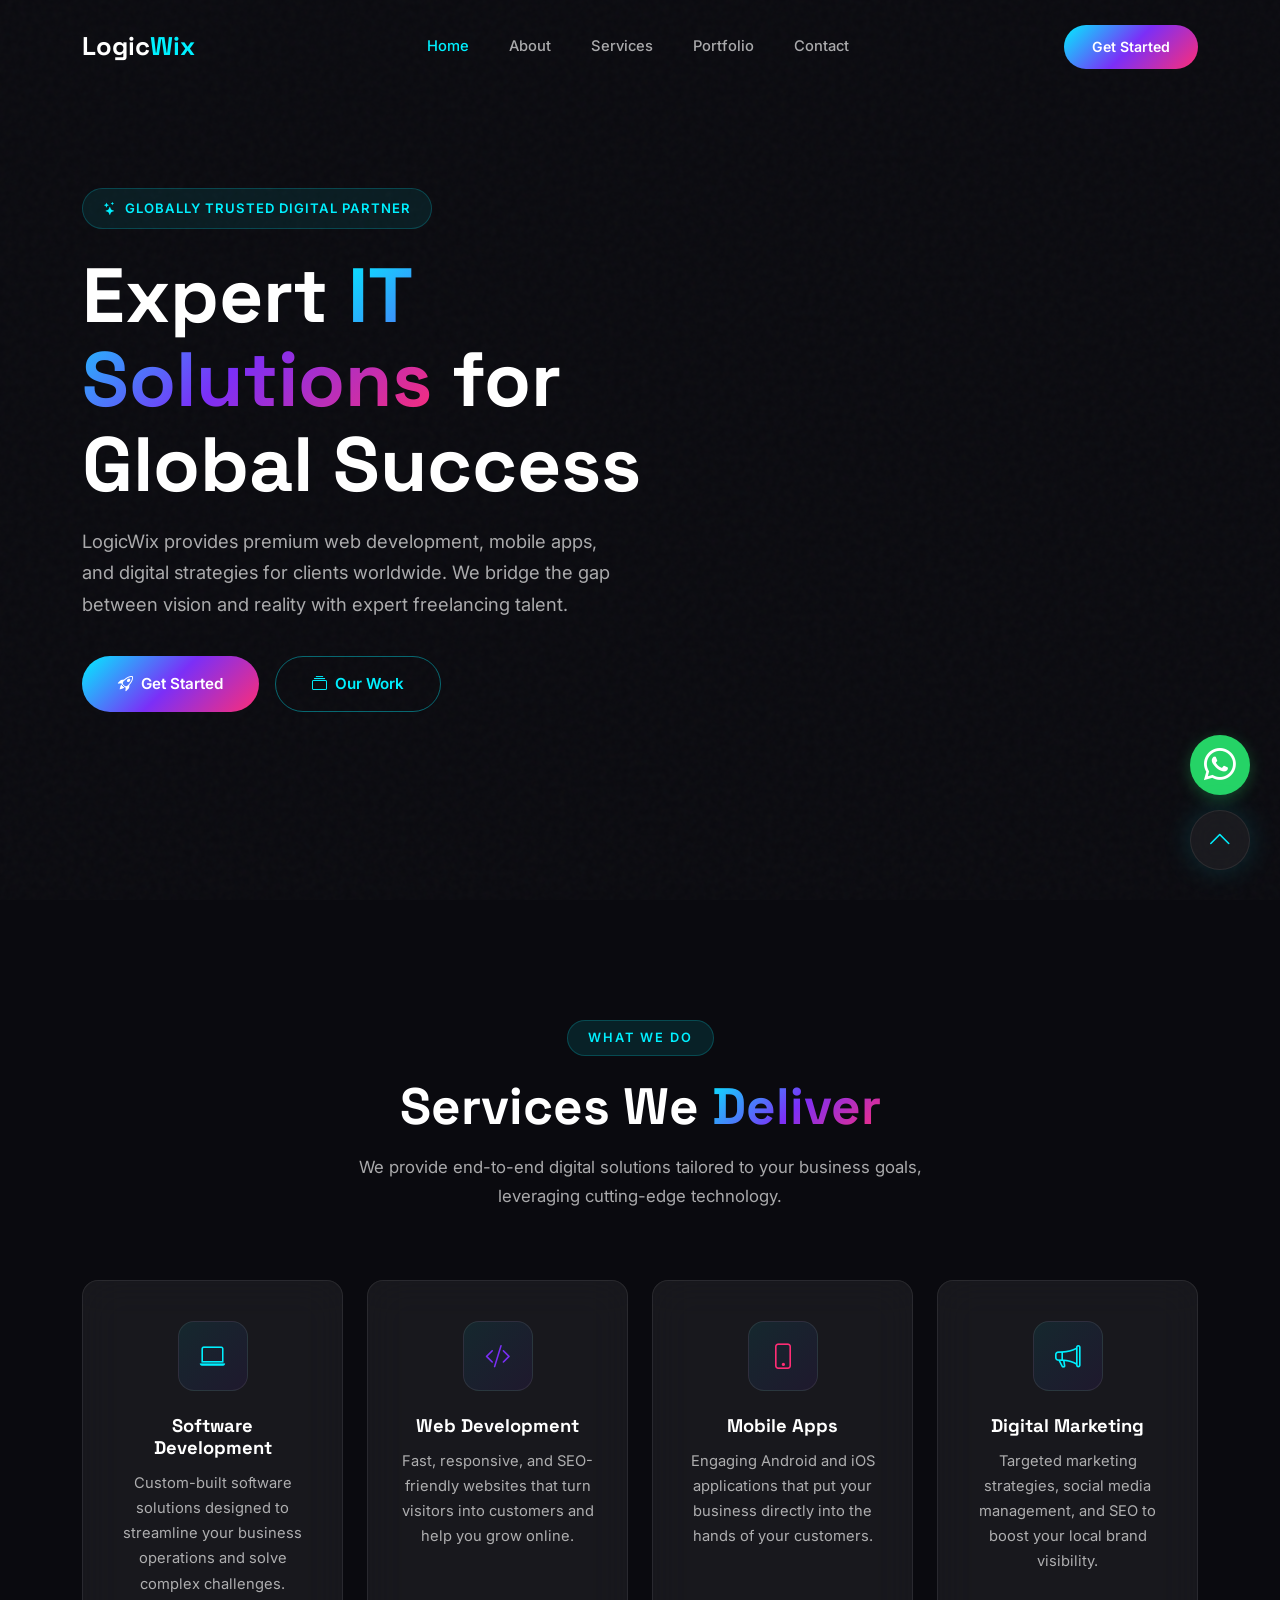
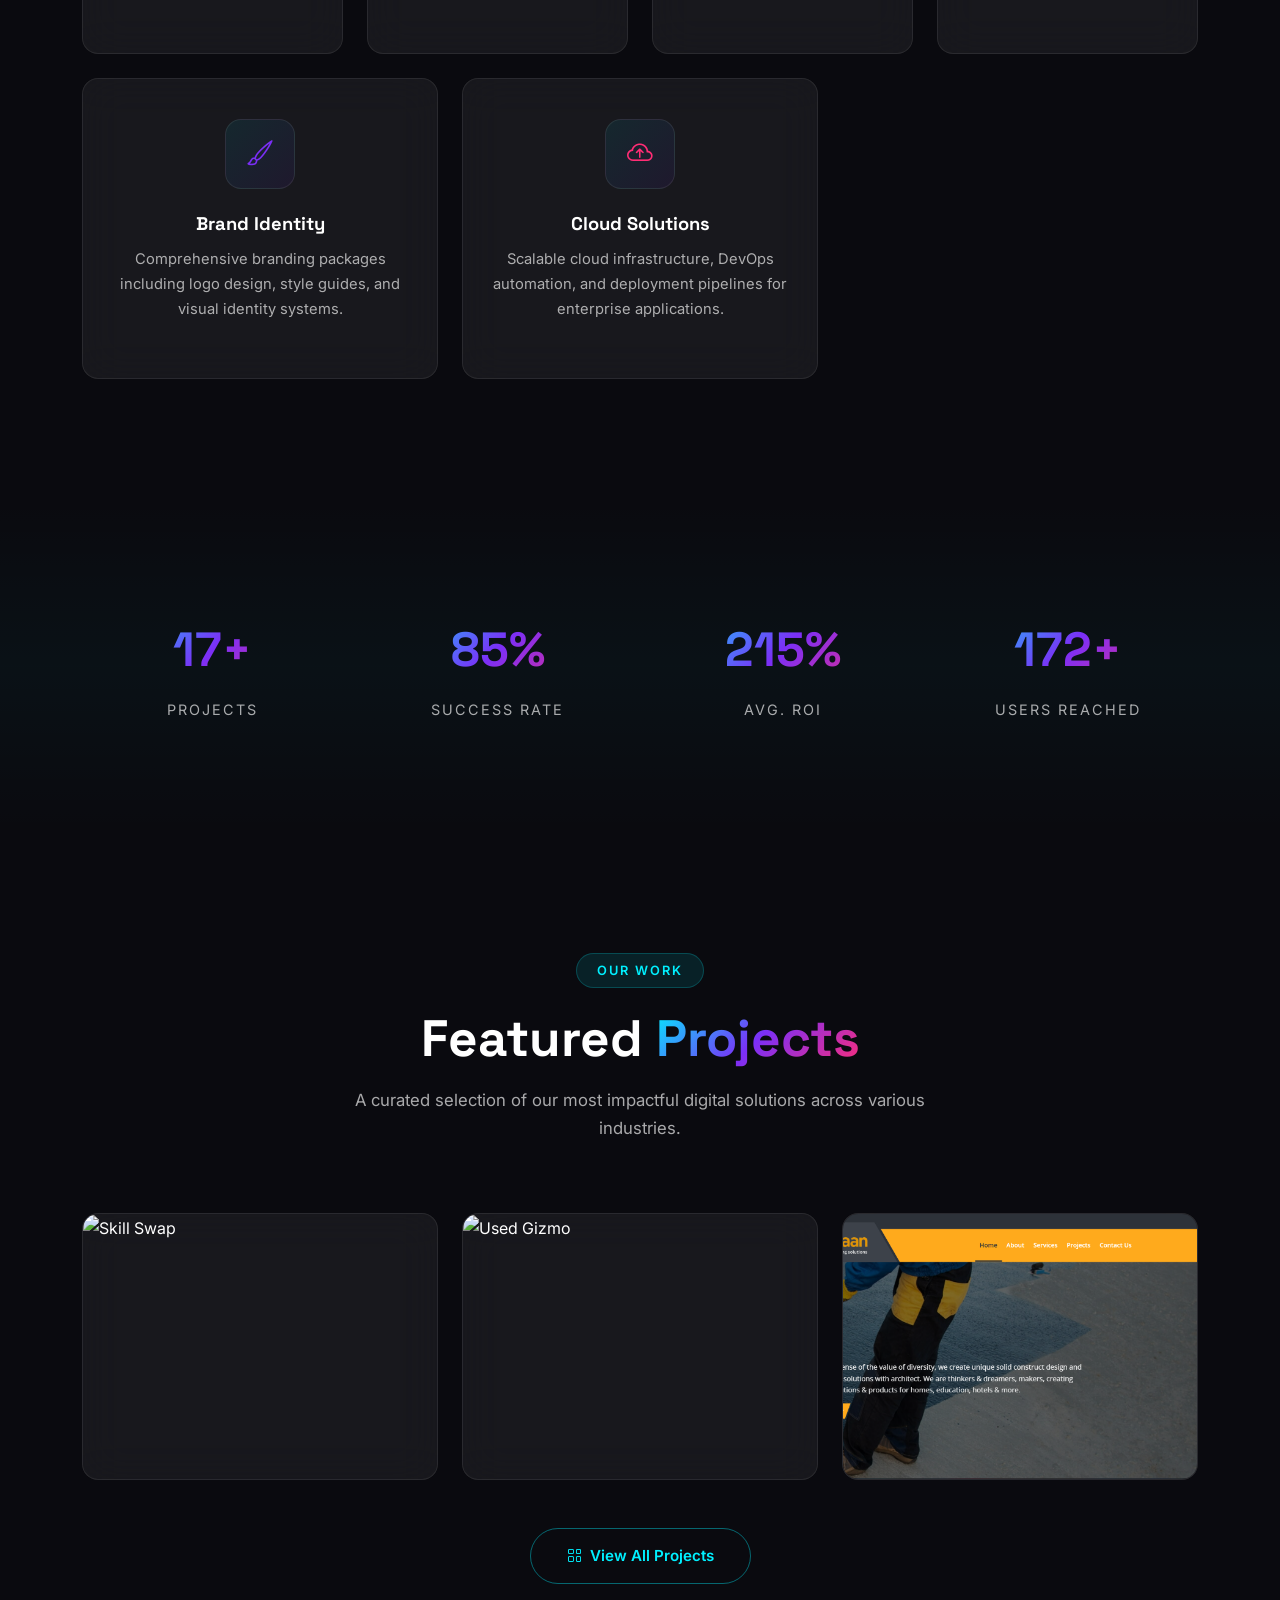
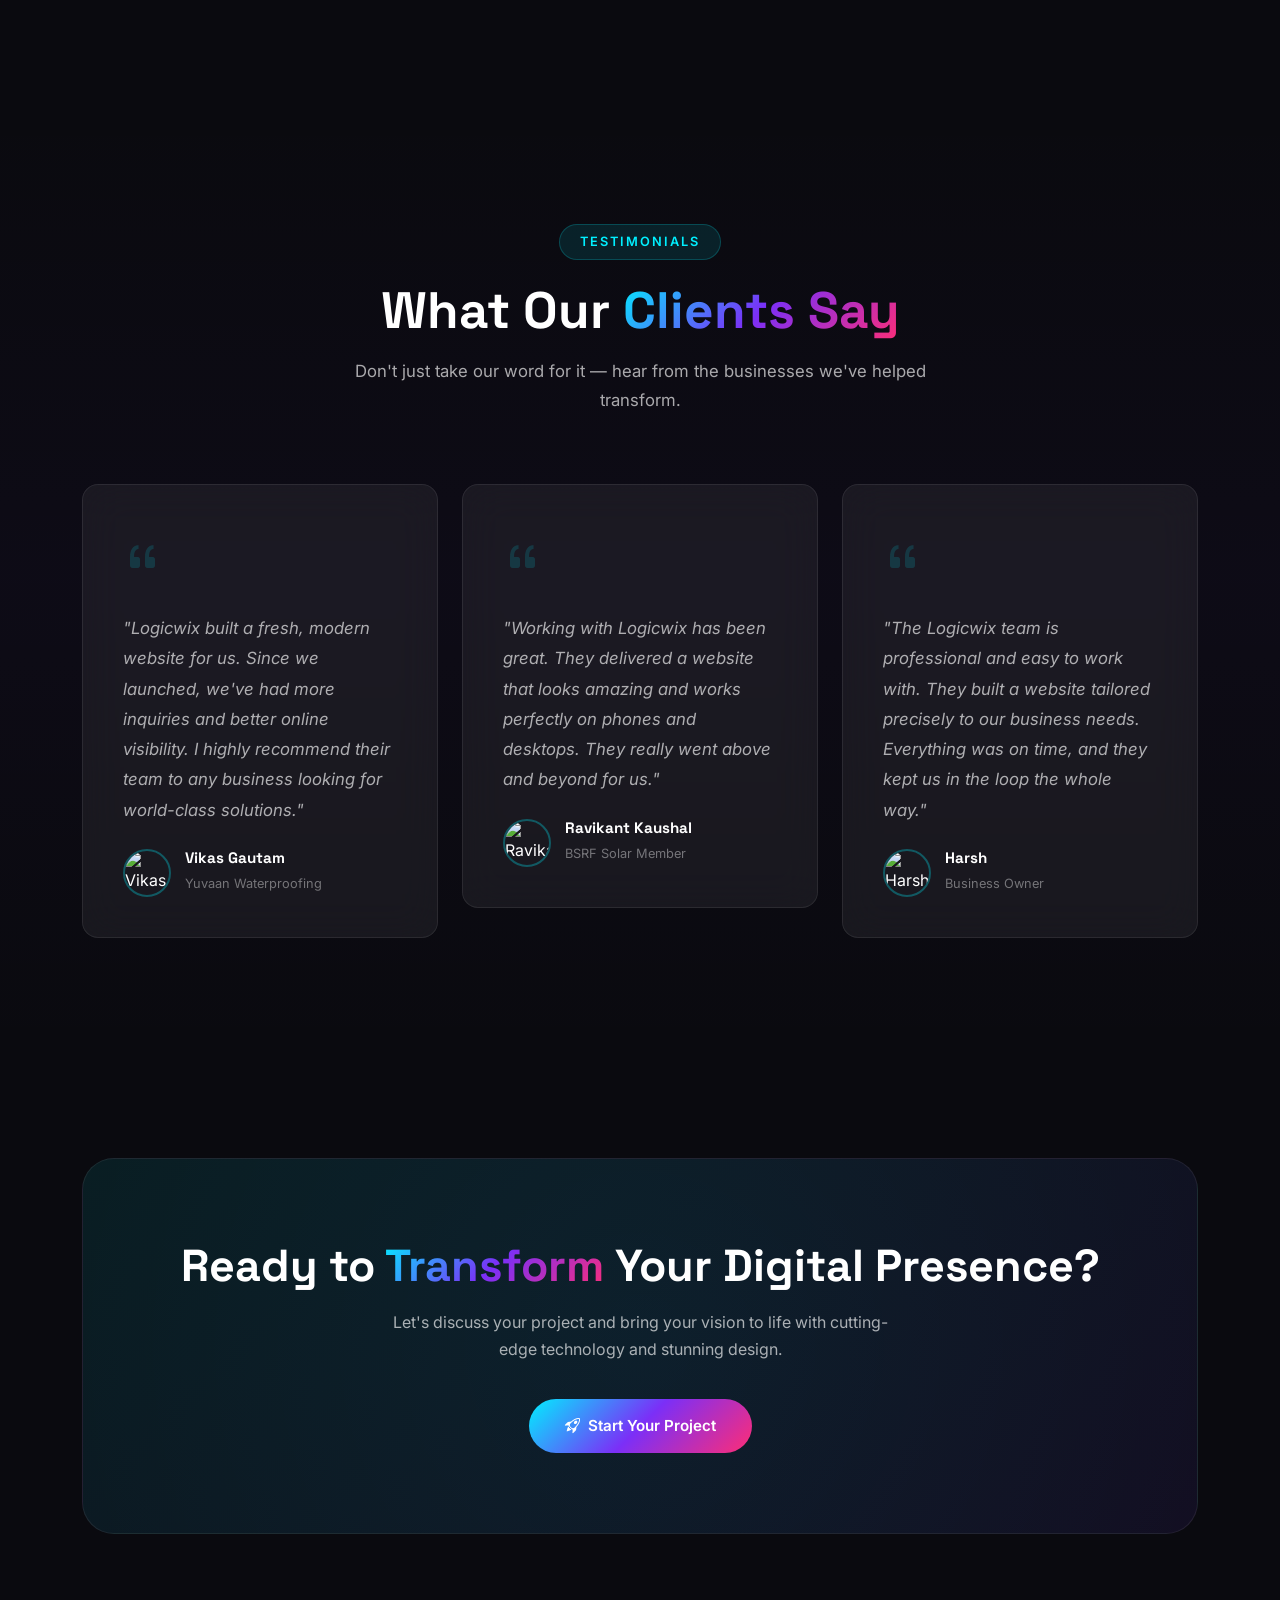
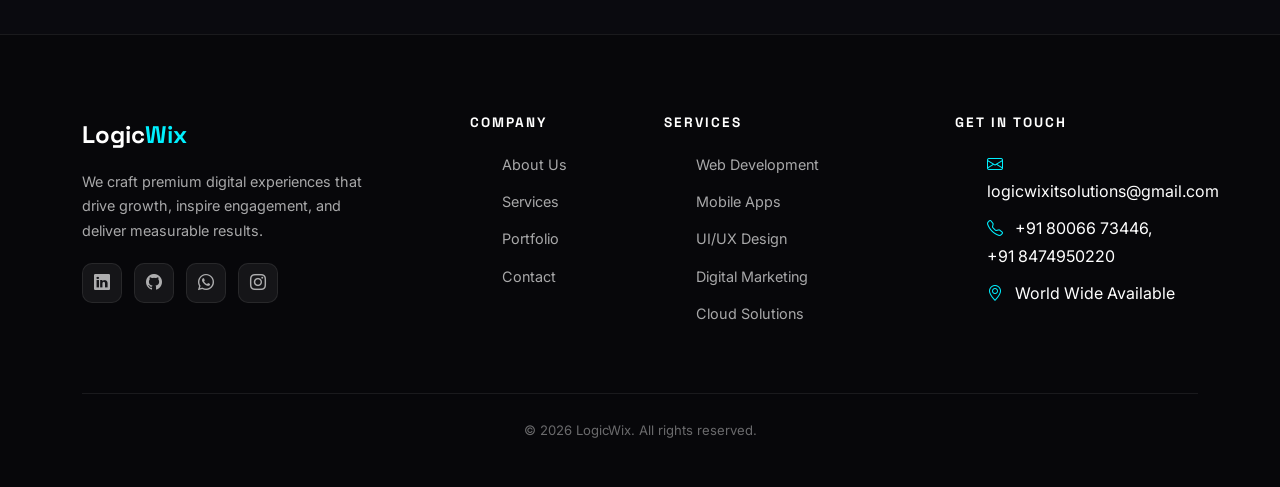
==== commit f749cd2c: "Comment out Blog link in footer of all pages" ====
--- a/index.html
+++ b/index.html
@@ -323,7 +323,7 @@
             <li><a href="about.html">About Us</a></li>
             <li><a href="services.html">Services</a></li>
             <li><a href="portfolio.html">Portfolio</a></li>
-            <li><a href="blog.html">Blog</a></li>
+            <!-- <li><a href="blog.html">Blog</a></li> -->
             <li><a href="contact.html">Contact</a></li>
           </ul>
         </div>
